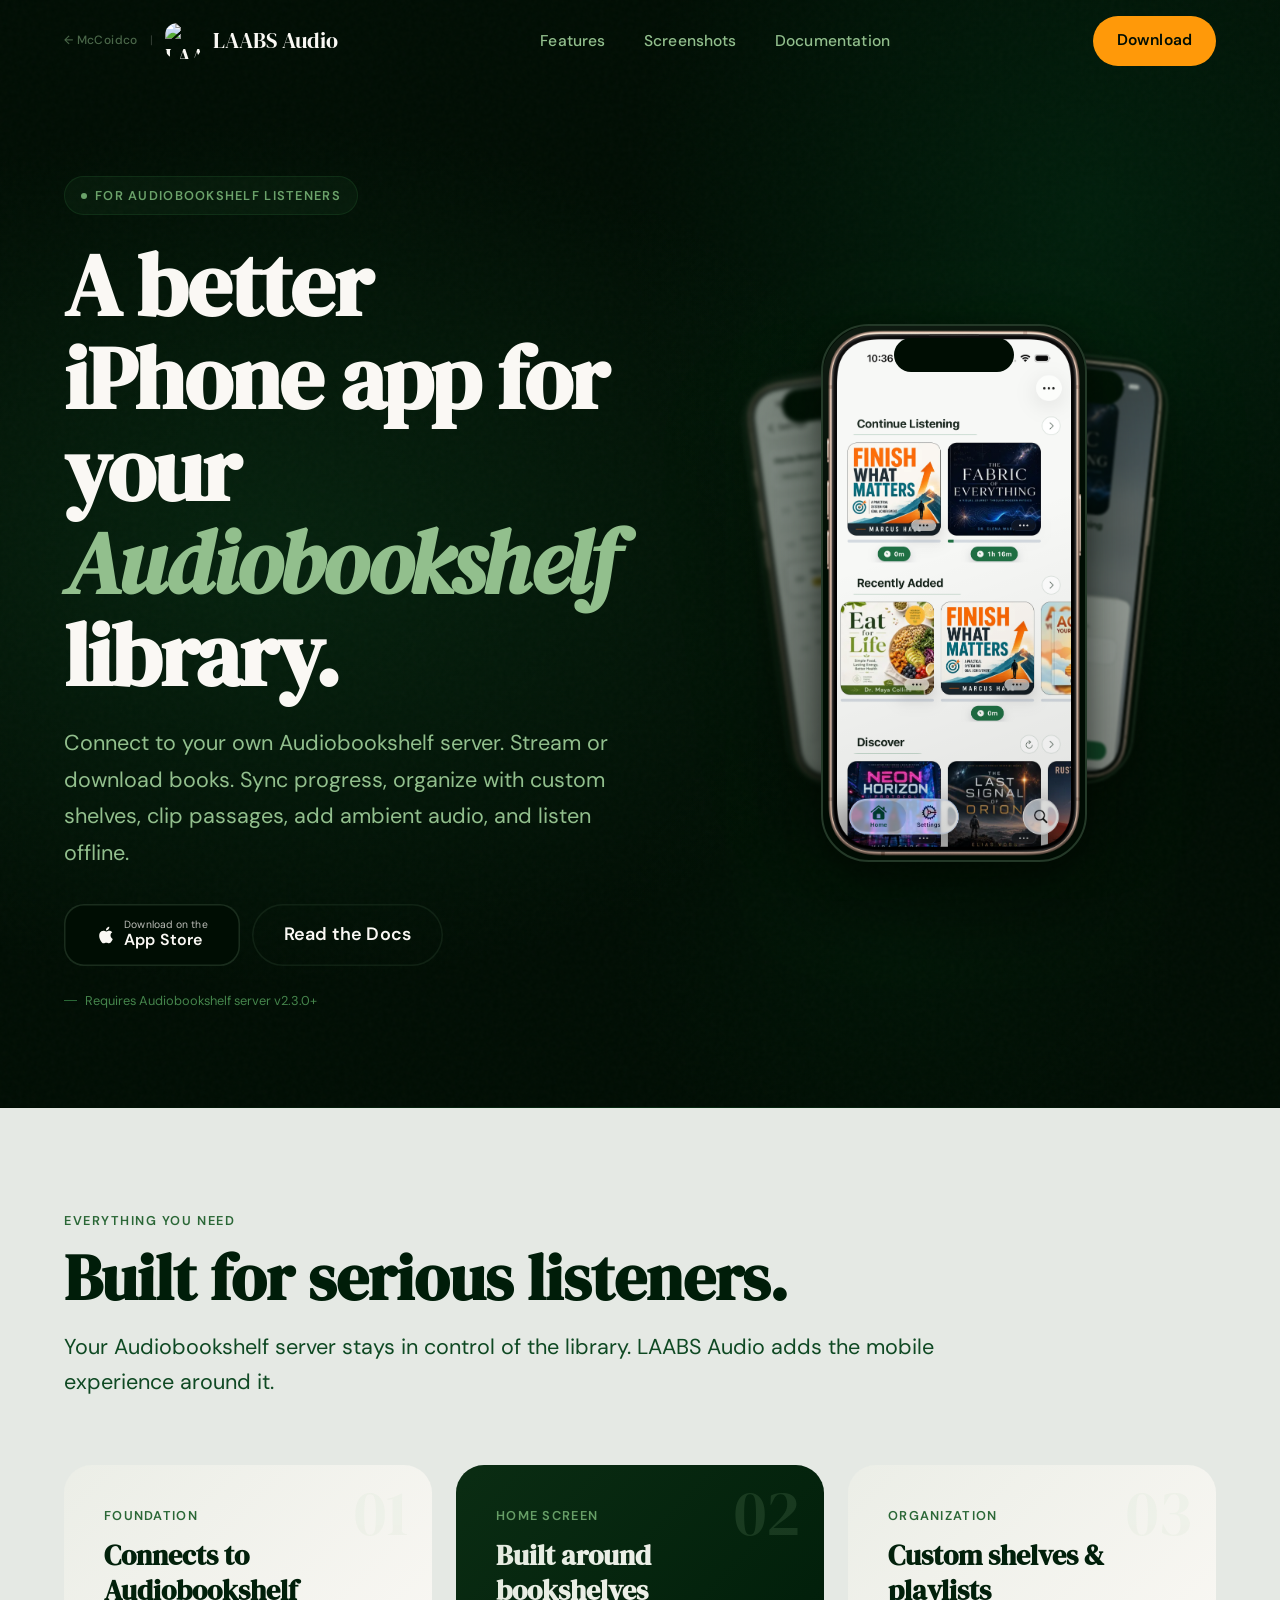
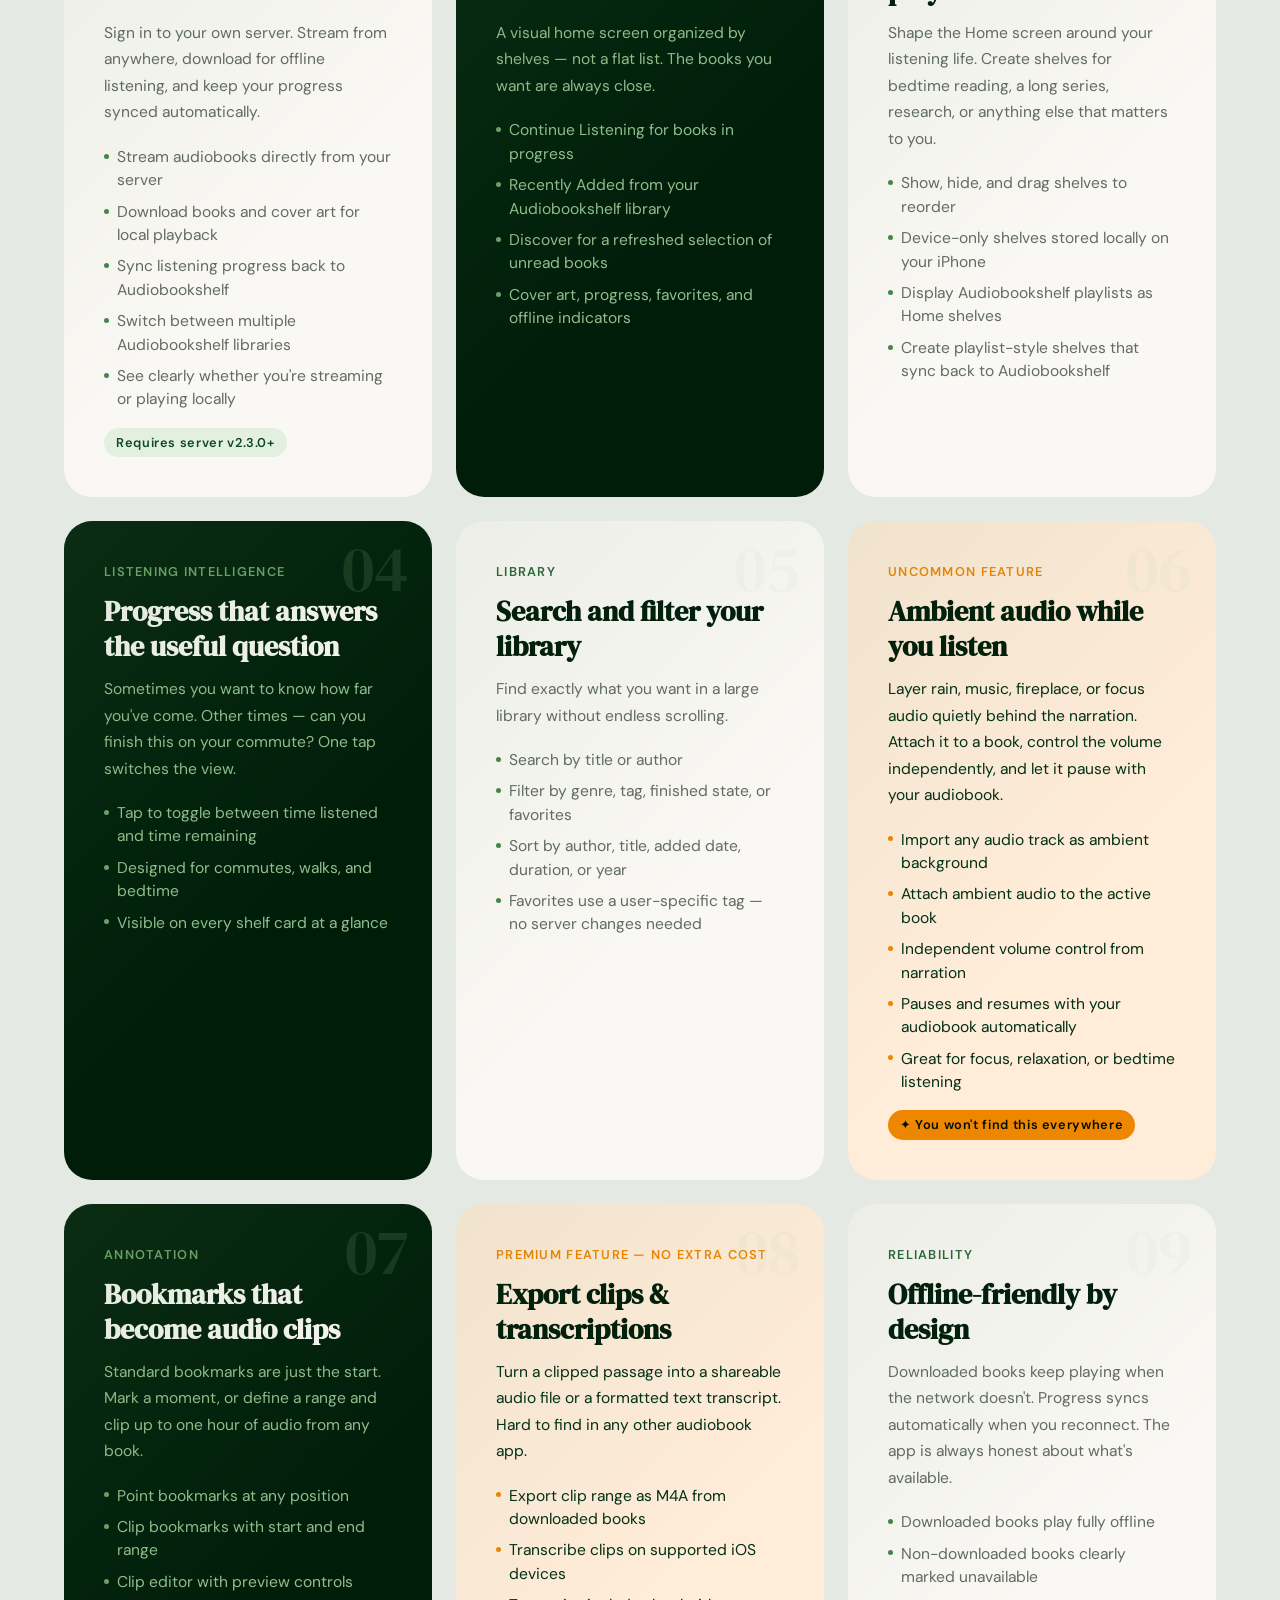
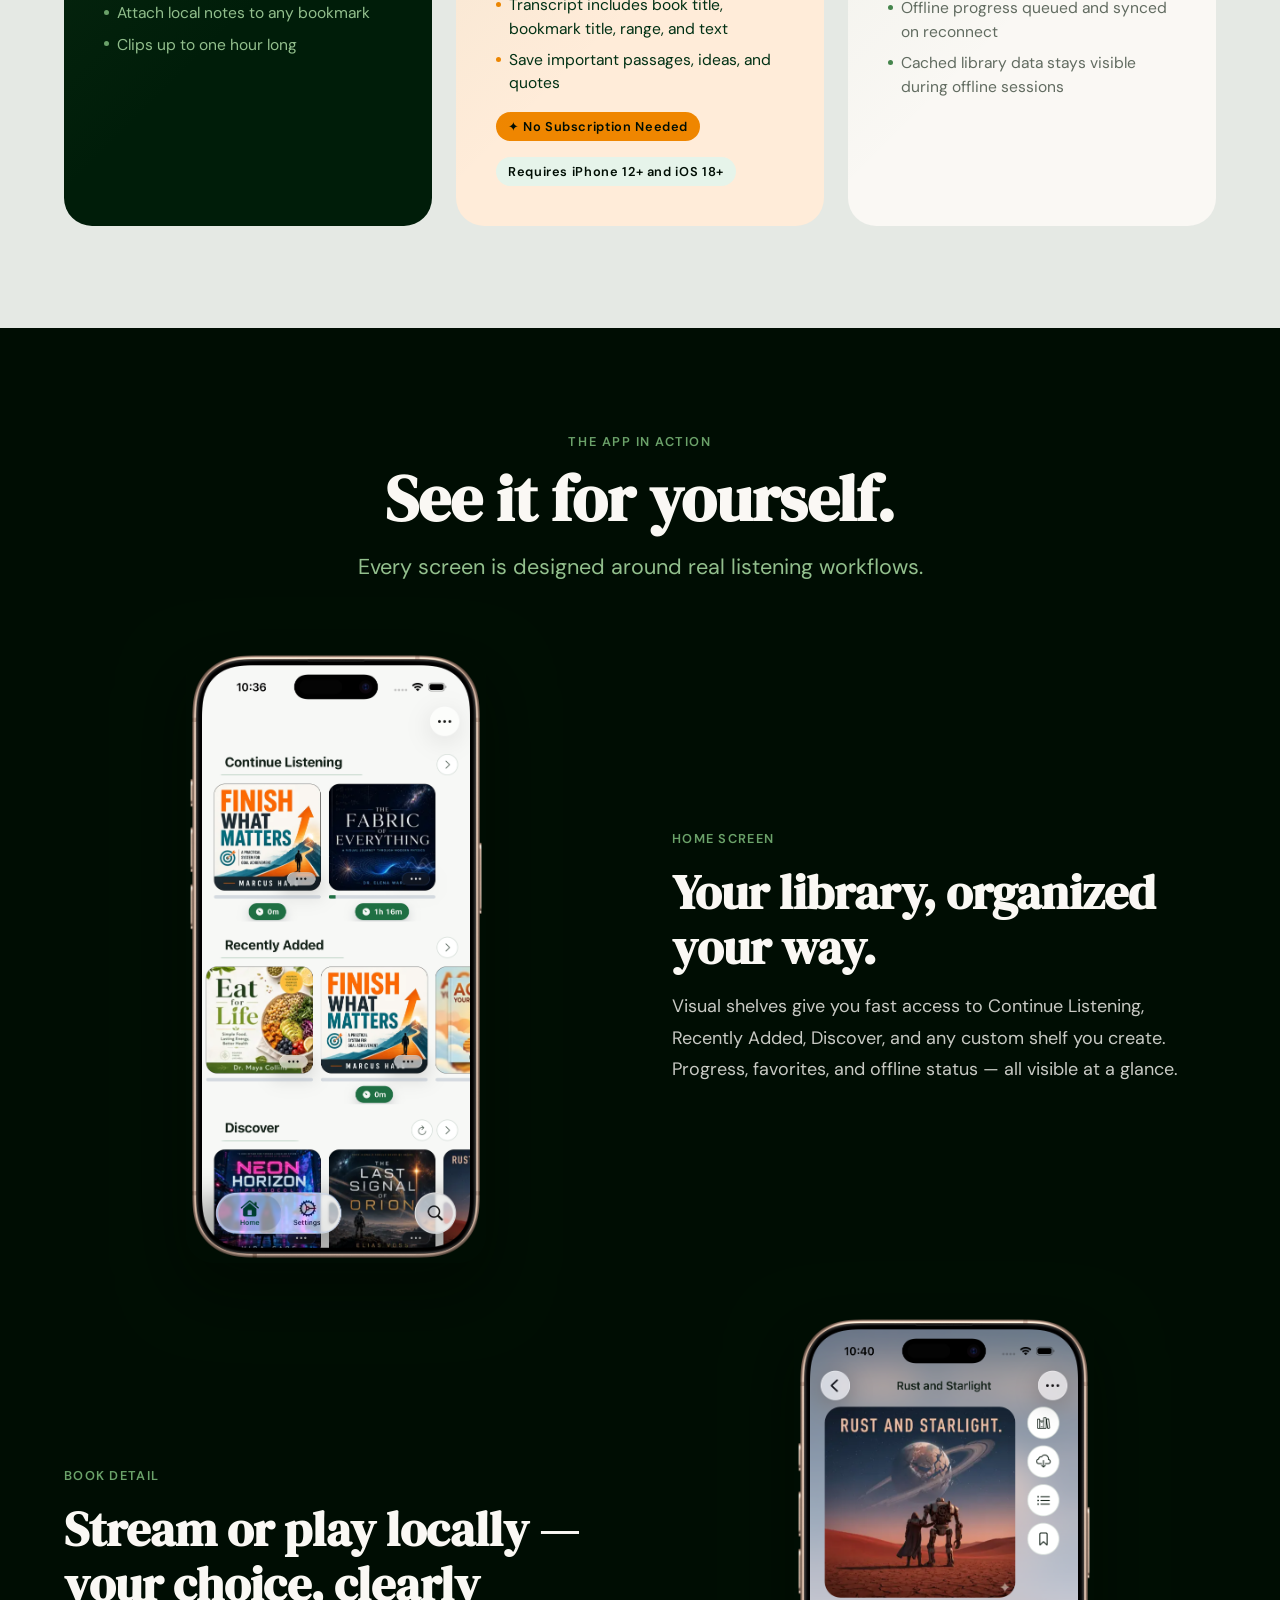
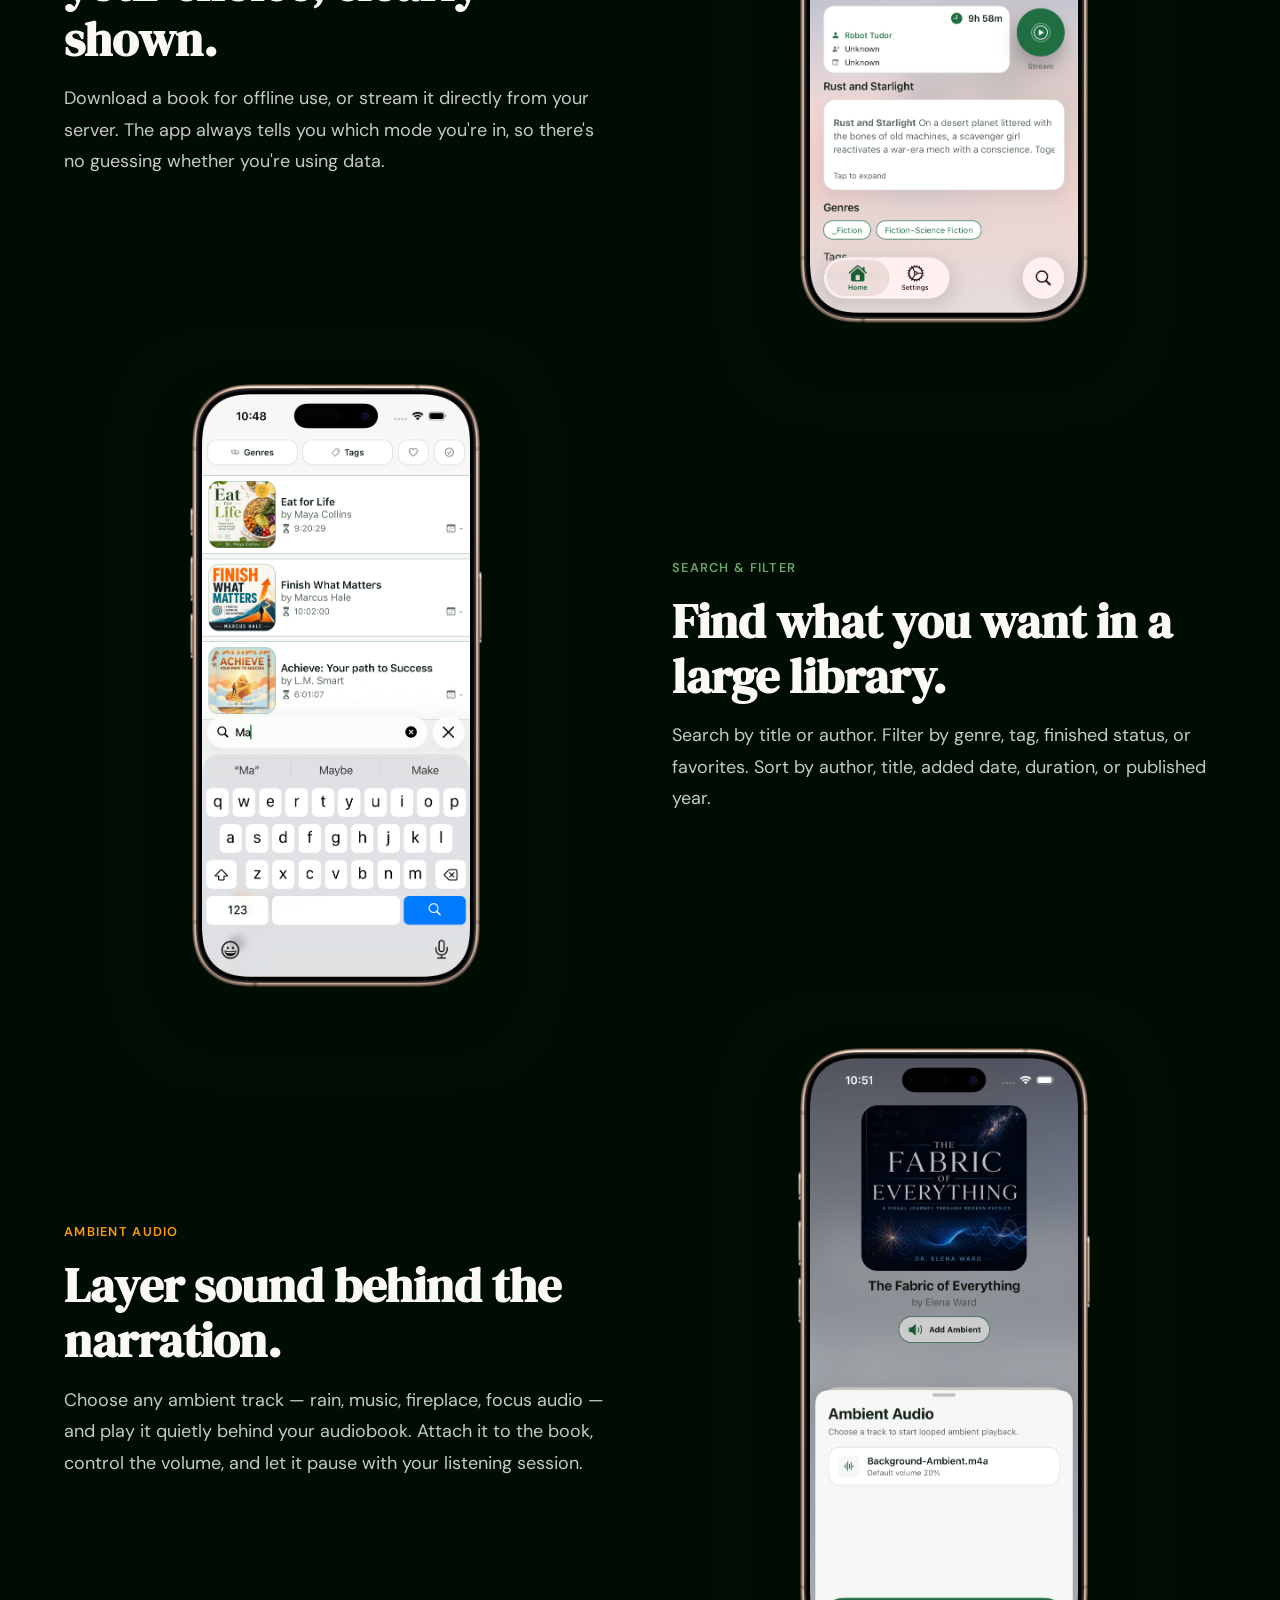
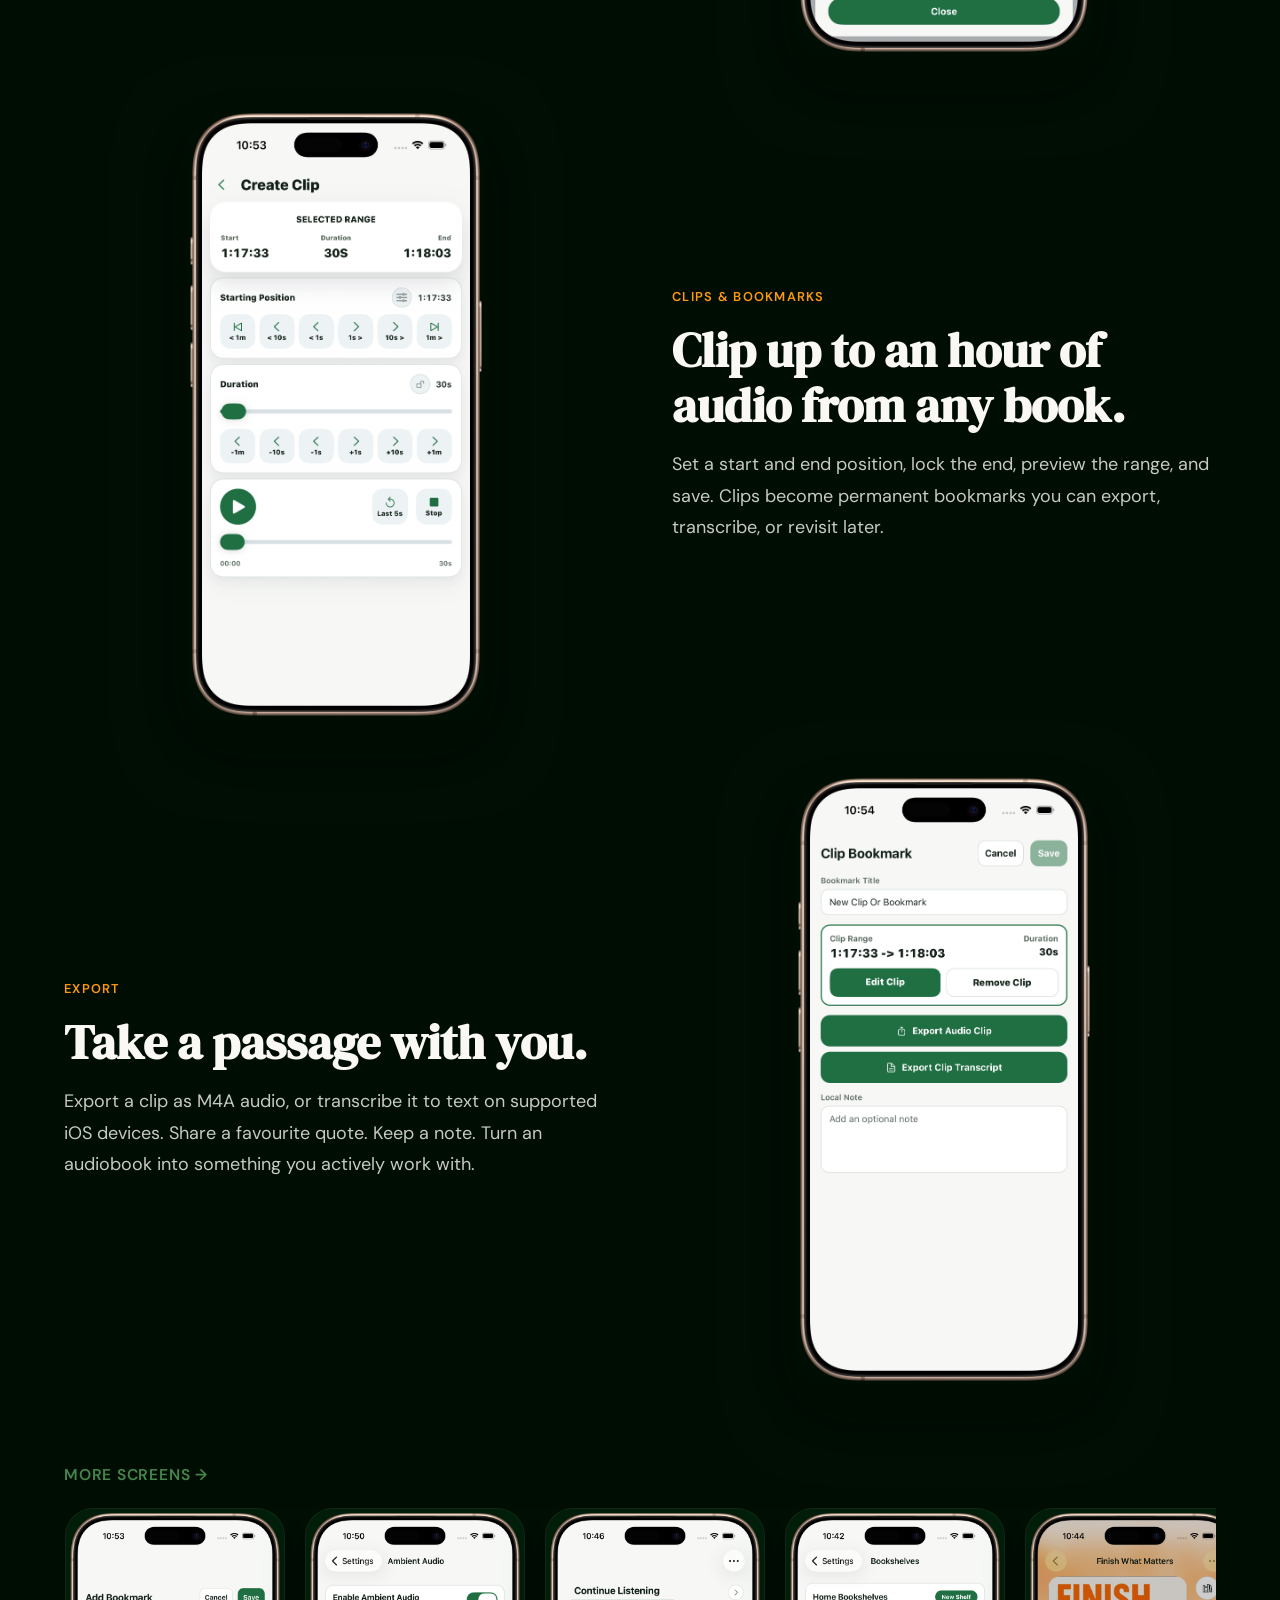
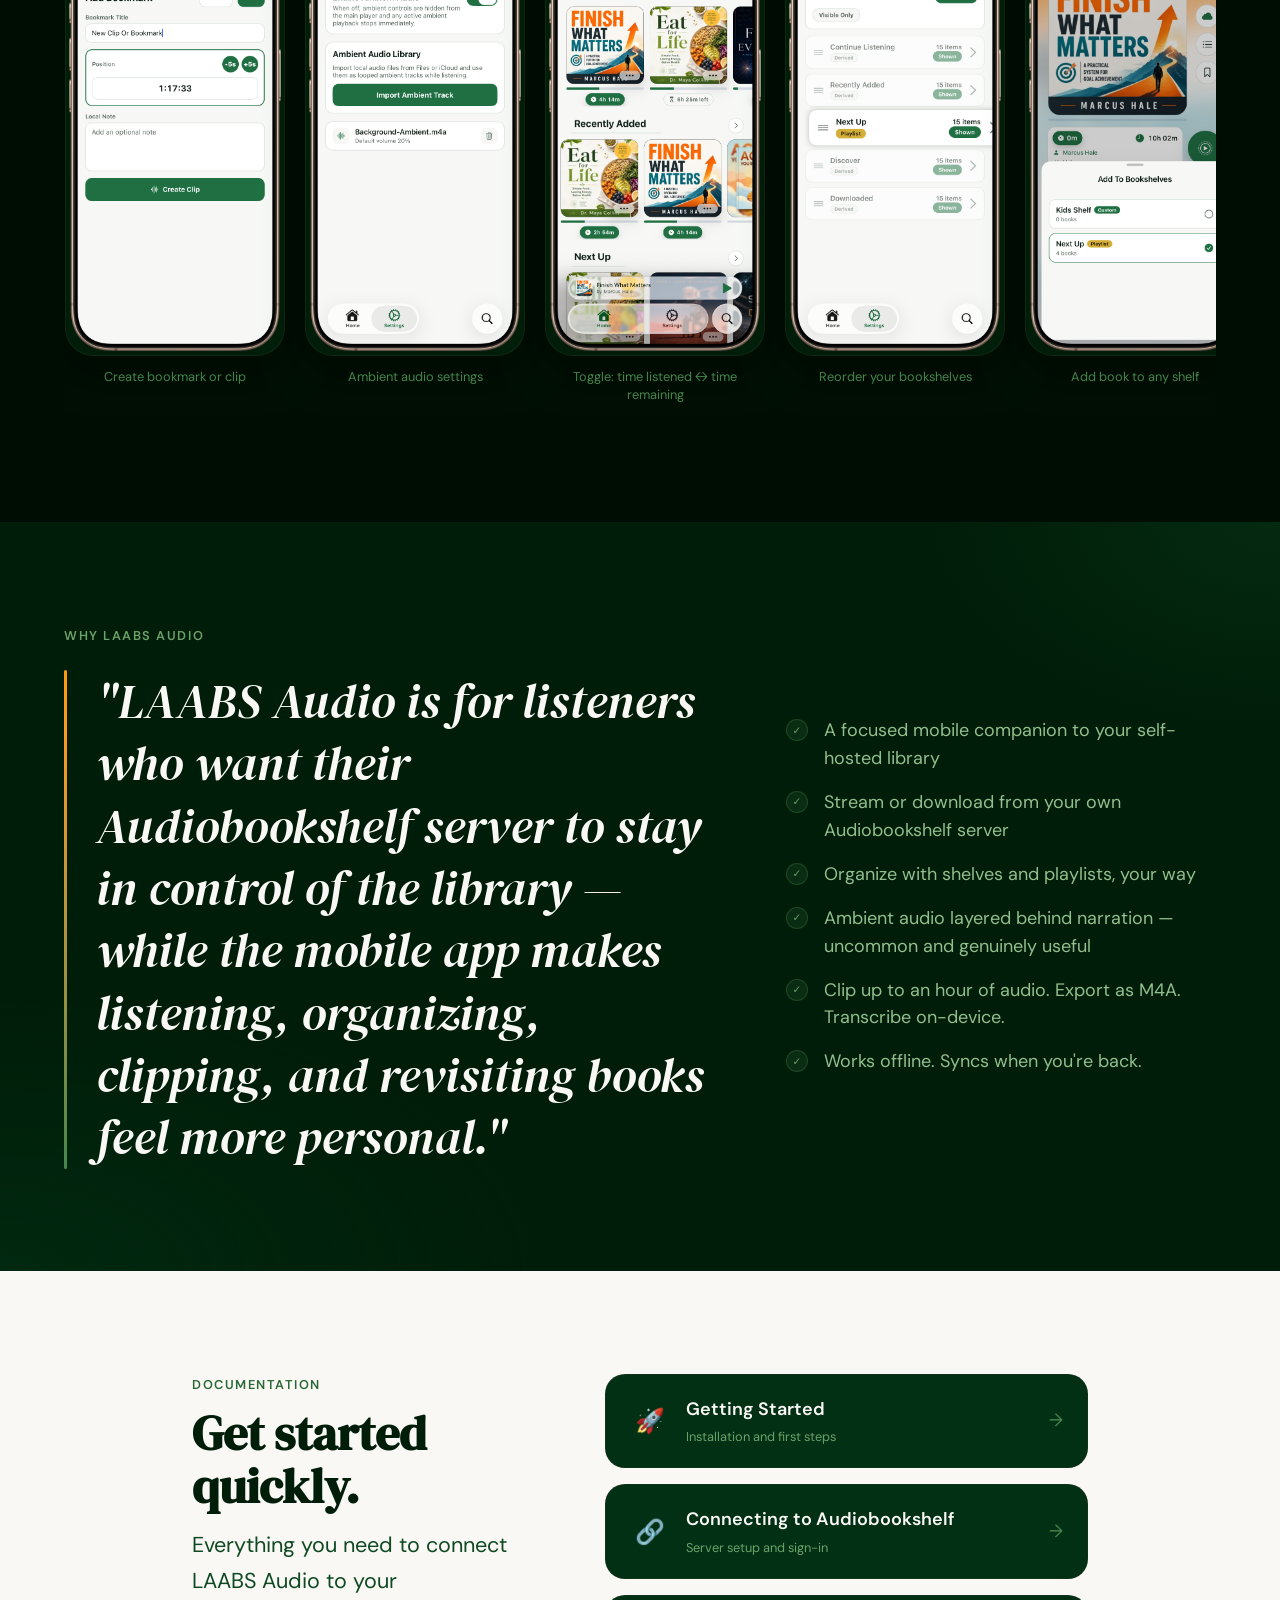
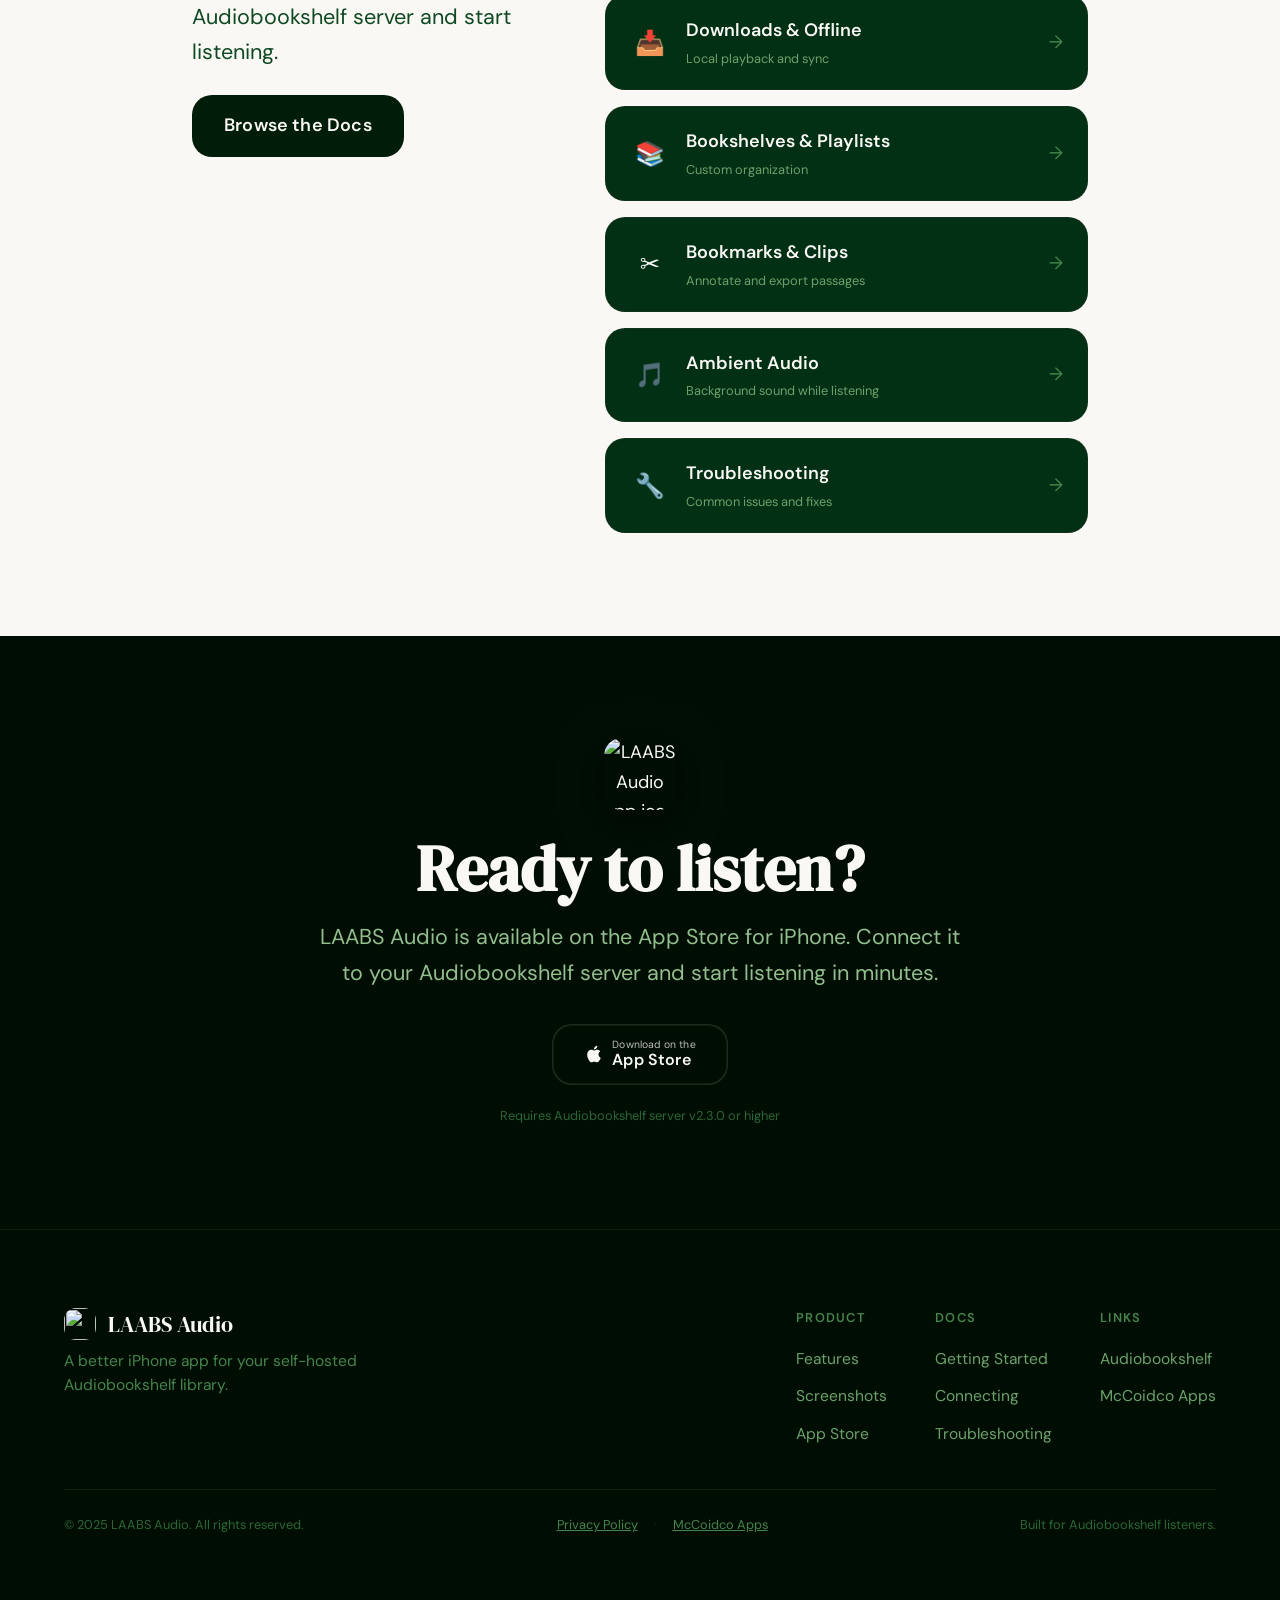
==== laabs/index.html @ eb5007ad "initial commit" ====
<!DOCTYPE html>
<html lang="en">
<head>
  <meta charset="UTF-8" />
  <meta name="viewport" content="width=device-width, initial-scale=1.0" />
  <title>LAABS Audio — A Better iPhone App for Your Audiobookshelf Library</title>
  <meta name="description" content="LAABS Audio is a premium iPhone audiobook app for people who run their own Audiobookshelf server. Stream, download, clip, bookmark, and listen with ambient audio." />
  <meta name="keywords" content="Audiobookshelf, iPhone audiobook app, self-hosted audiobooks, audiobook player, LAABS Audio" />
  <meta property="og:title" content="LAABS Audio — A Better iPhone App for Your Audiobookshelf Library" />
  <meta property="og:description" content="Connect to your Audiobookshelf server. Stream or download. Clip, bookmark, organize. A more personal listening experience on your iPhone." />
  <meta property="og:type" content="website" />
  <meta property="og:image" content="assets/images/HERO_HOME_BOOKSHELVES.png" />
  <meta name="twitter:card" content="summary_large_image" />
  <meta name="theme-color" content="#0d2015" />
  <link rel="icon" type="image/png" href="assets/images/laabs-icon.png" />
  <link rel="stylesheet" href="styles/tokens.css" />
  <link rel="stylesheet" href="styles/base.css" />
  <link rel="stylesheet" href="styles/components.css" />
  <link rel="stylesheet" href="styles/sections.css" />
</head>
<body>

<!-- ═══════════════════════════════════════════
     NAVIGATION
═══════════════════════════════════════════ -->
<header id="site-header"></header>


<!-- ═══════════════════════════════════════════
     HERO
═══════════════════════════════════════════ -->
<main>
  <section class="hero band--dark" aria-labelledby="hero-headline">
    <div class="container">
      <div class="hero__inner">

        <!-- Left: Copy -->
        <div class="hero__content">
          <div class="hero__eyebrow reveal">
            <span class="hero__eyebrow-dot" aria-hidden="true"></span>
            For Audiobookshelf listeners
          </div>

          <h1 class="hero__headline reveal reveal-delay-1" id="hero-headline">
            A better iPhone app for your<em> Audiobookshelf</em> library.
          </h1>

          <p class="hero__subhead reveal reveal-delay-2">
            Connect to your own Audiobookshelf server. Stream or download books. Sync progress, organize with custom shelves, clip passages, add ambient audio, and listen offline.
          </p>

          <div class="hero__actions reveal reveal-delay-3">
            <!-- TODO: Replace href="#" with real App Store URL -->
            <a href="#" class="btn btn--store btn--lg" id="hero-appstore-btn" aria-label="Download LAABS Audio on the App Store">
              <svg class="btn__icon" viewBox="0 0 24 24" fill="currentColor" aria-hidden="true">
                <path d="M18.71 19.5c-.83 1.24-1.71 2.45-3.05 2.47-1.34.03-1.77-.79-3.29-.79-1.53 0-2 .77-3.27.82-1.31.05-2.3-1.32-3.14-2.53C4.25 17 2.94 12.45 4.7 9.39c.87-1.52 2.43-2.48 4.12-2.51 1.28-.02 2.5.87 3.29.87.78 0 2.26-1.07 3.8-.91.65.03 2.47.26 3.64 1.98-.09.06-2.17 1.28-2.15 3.81.03 3.02 2.65 4.03 2.68 4.04-.03.07-.42 1.44-1.38 2.83M13 3.5c.73-.83 1.94-1.46 2.94-1.5.13 1.17-.34 2.35-1.04 3.19-.69.85-1.83 1.51-2.95 1.42-.15-1.15.41-2.35 1.05-3.11z"/>
              </svg>
              <span class="btn__store-text">
                <span class="btn__store-label">Download on the</span>
                <span class="btn__store-name">App Store</span>
              </span>
            </a>

            <a href="docs.html" class="btn btn--ghost btn--lg" id="hero-docs-btn">
              Read the Docs
            </a>
          </div>

          <p class="hero__requirement reveal reveal-delay-4">
            Requires Audiobookshelf server v2.3.0+
          </p>
        </div>

        <!-- Right: Phone composition -->
        <div class="hero__visual reveal reveal-delay-2" aria-hidden="true">
          <div class="hero__phone-stack">
            <!-- Tertiary (back-left) -->
            <div class="hero__phone-tertiary">
              <div class="phone-frame__shell">
                <div class="phone-frame__island"></div>
                <img
                  src="assets/images/BOOKSHELF_SETTINGS_REORDER.png"
                  alt=""
                  class="phone-frame__screen"
                  loading="eager"
                  width="300" height="600"
                />
              </div>
            </div>

            <!-- Primary (front) -->
            <div class="hero__phone-primary">
              <div class="phone-frame__shell">
                <div class="phone-frame__island"></div>
                <img
                  src="assets/images/HERO_HOME_BOOKSHELVES.png"
                  alt="LAABS Audio home screen showing custom bookshelves"
                  class="phone-frame__screen"
                  loading="eager"
                  width="300" height="640"
                />
              </div>
            </div>

            <!-- Secondary (back-right) -->
            <div class="hero__phone-secondary">
              <div class="phone-frame__shell">
                <div class="phone-frame__island"></div>
                <img
                  src="assets/images/PLAYER_AMBIENT_PICKER.png"
                  alt=""
                  class="phone-frame__screen"
                  loading="eager"
                  width="300" height="640"
                />
              </div>
            </div>
          </div>
        </div>

      </div>
    </div>
  </section>

  <div class="gradient-divider"></div>


  <!-- ═══════════════════════════════════════════
       FEATURES
  ═══════════════════════════════════════════ -->
  <section class="features-section section band--light-2" id="features" aria-labelledby="features-heading">
    <div class="container">

      <div class="section-heading reveal">
        <span class="section-heading__eyebrow">Everything you need</span>
        <h2 class="section-heading__title" id="features-heading">Built for serious listeners.</h2>
        <p class="section-heading__subtitle">
          Your Audiobookshelf server stays in control of the library.
          LAABS Audio adds the mobile experience around it.
        </p>
      </div>

      <div class="features-grid">

        <!-- 1. Audiobookshelf Connection -->
        <article class="feature-card reveal" id="feat-connection">
          <span class="feature-card__number" aria-hidden="true">01</span>
          <p class="feature-card__eyebrow">Foundation</p>
          <h3 class="feature-card__title">Connects to Audiobookshelf</h3>
          <p class="feature-card__desc">
            Sign in to your own server. Stream from anywhere, download for offline listening, and keep your progress synced automatically.
          </p>
          <ul class="feature-card__list" role="list">
            <li class="feature-card__item">Stream audiobooks directly from your server</li>
            <li class="feature-card__item">Download books and cover art for local playback</li>
            <li class="feature-card__item">Sync listening progress back to Audiobookshelf</li>
            <li class="feature-card__item">Switch between multiple Audiobookshelf libraries</li>
            <li class="feature-card__item">See clearly whether you're streaming or playing locally</li>
          </ul>
          <span class="feature-card__badge">Requires server v2.3.0+</span>
        </article>

        <!-- 2. Home Bookshelves -->
        <article class="feature-card feature-card--accent reveal reveal-delay-1" id="feat-home">
          <span class="feature-card__number" aria-hidden="true">02</span>
          <p class="feature-card__eyebrow">Home Screen</p>
          <h3 class="feature-card__title">Built around bookshelves</h3>
          <p class="feature-card__desc">
            A visual home screen organized by shelves — not a flat list. The books you want are always close.
          </p>
          <ul class="feature-card__list" role="list">
            <li class="feature-card__item">Continue Listening for books in progress</li>
            <li class="feature-card__item">Recently Added from your Audiobookshelf library</li>
            <li class="feature-card__item">Discover for a refreshed selection of unread books</li>
            <li class="feature-card__item">Cover art, progress, favorites, and offline indicators</li>
          </ul>
        </article>

        <!-- 3. Custom Shelves -->
        <article class="feature-card reveal reveal-delay-2" id="feat-shelves">
          <span class="feature-card__number" aria-hidden="true">03</span>
          <p class="feature-card__eyebrow">Organization</p>
          <h3 class="feature-card__title">Custom shelves & playlists</h3>
          <p class="feature-card__desc">
            Shape the Home screen around your listening life. Create shelves for bedtime reading, a long series, research, or anything else that matters to you.
          </p>
          <ul class="feature-card__list" role="list">
            <li class="feature-card__item">Show, hide, and drag shelves to reorder</li>
            <li class="feature-card__item">Device-only shelves stored locally on your iPhone</li>
            <li class="feature-card__item">Display Audiobookshelf playlists as Home shelves</li>
            <li class="feature-card__item">Create playlist-style shelves that sync back to Audiobookshelf</li>
          </ul>
        </article>

        <!-- 4. Progress Toggle -->
        <article class="feature-card feature-card--accent reveal" id="feat-progress">
          <span class="feature-card__number" aria-hidden="true">04</span>
          <p class="feature-card__eyebrow">Listening Intelligence</p>
          <h3 class="feature-card__title">Progress that answers the useful question</h3>
          <p class="feature-card__desc">
            Sometimes you want to know how far you've come. Other times — can you finish this on your commute? One tap switches the view.
          </p>
          <ul class="feature-card__list" role="list">
            <li class="feature-card__item">Tap to toggle between time listened and time remaining</li>
            <li class="feature-card__item">Designed for commutes, walks, and bedtime</li>
            <li class="feature-card__item">Visible on every shelf card at a glance</li>
          </ul>
        </article>

        <!-- 5. Search & Filters -->
        <article class="feature-card reveal reveal-delay-1" id="feat-search">
          <span class="feature-card__number" aria-hidden="true">05</span>
          <p class="feature-card__eyebrow">Library</p>
          <h3 class="feature-card__title">Search and filter your library</h3>
          <p class="feature-card__desc">
            Find exactly what you want in a large library without endless scrolling.
          </p>
          <ul class="feature-card__list" role="list">
            <li class="feature-card__item">Search by title or author</li>
            <li class="feature-card__item">Filter by genre, tag, finished state, or favorites</li>
            <li class="feature-card__item">Sort by author, title, added date, duration, or year</li>
            <li class="feature-card__item">Favorites use a user-specific tag — no server changes needed</li>
          </ul>
        </article>

        <!-- 6. Ambient Audio — highlight -->
        <article class="feature-card feature-card--highlight reveal reveal-delay-2" id="feat-ambient">
          <span class="feature-card__number" aria-hidden="true">06</span>
          <p class="feature-card__eyebrow">Uncommon Feature</p>
          <h3 class="feature-card__title">Ambient audio while you listen</h3>
          <p class="feature-card__desc">
            Layer rain, music, fireplace, or focus audio quietly behind the narration. Attach it to a book, control the volume independently, and let it pause with your audiobook.
          </p>
          <ul class="feature-card__list" role="list">
            <li class="feature-card__item">Import any audio track as ambient background</li>
            <li class="feature-card__item">Attach ambient audio to the active book</li>
            <li class="feature-card__item">Independent volume control from narration</li>
            <li class="feature-card__item">Pauses and resumes with your audiobook automatically</li>
            <li class="feature-card__item">Great for focus, relaxation, or bedtime listening</li>
          </ul>
          <span class="feature-card__badge">✦ You won't find this everywhere</span>
        </article>

        <!-- 7. Bookmarks & Clips -->
        <article class="feature-card feature-card--accent reveal" id="feat-bookmarks">
          <span class="feature-card__number" aria-hidden="true">07</span>
          <p class="feature-card__eyebrow">Annotation</p>
          <h3 class="feature-card__title">Bookmarks that become audio clips</h3>
          <p class="feature-card__desc">
            Standard bookmarks are just the start. Mark a moment, or define a range and clip up to one hour of audio from any book.
          </p>
          <ul class="feature-card__list" role="list">
            <li class="feature-card__item">Point bookmarks at any position</li>
            <li class="feature-card__item">Clip bookmarks with start and end range</li>
            <li class="feature-card__item">Clip editor with preview controls</li>
            <li class="feature-card__item">Attach local notes to any bookmark</li>
            <li class="feature-card__item">Clips up to one hour long</li>
          </ul>
        </article>

        <!-- 8. Export Clips & Transcripts — highlight -->
        <article class="feature-card feature-card--highlight reveal reveal-delay-1" id="feat-export">
          <span class="feature-card__number" aria-hidden="true">08</span>
          <p class="feature-card__eyebrow">Premium Feature — No extra cost</p>
          <h3 class="feature-card__title">Export clips & transcriptions</h3>
          <p class="feature-card__desc">
            Turn a clipped passage into a shareable audio file or a formatted text transcript. Hard to find in any other audiobook app.
          </p>
          <ul class="feature-card__list" role="list">
            <li class="feature-card__item">Export clip range as M4A from downloaded books</li>
            <li class="feature-card__item">Transcribe clips on supported iOS devices</li>
            <li class="feature-card__item">Transcript includes book title, bookmark title, range, and text</li>
            <li class="feature-card__item">Save important passages, ideas, and quotes</li>
          </ul>
          <span class="feature-card__badge">✦ No Subscription Needed</span>
          <span class="feature-card__badge" style="background-color: #E6F4EA;">Requires iPhone 12+ and iOS 18+</span>
        </article>

        <!-- 9. Offline -->
        <article class="feature-card reveal reveal-delay-2" id="feat-offline">
          <span class="feature-card__number" aria-hidden="true">09</span>
          <p class="feature-card__eyebrow">Reliability</p>
          <h3 class="feature-card__title">Offline-friendly by design</h3>
          <p class="feature-card__desc">
            Downloaded books keep playing when the network doesn't. Progress syncs automatically when you reconnect. The app is always honest about what's available.
          </p>
          <ul class="feature-card__list" role="list">
            <li class="feature-card__item">Downloaded books play fully offline</li>
            <li class="feature-card__item">Non-downloaded books clearly marked unavailable</li>
            <li class="feature-card__item">Offline progress queued and synced on reconnect</li>
            <li class="feature-card__item">Cached library data stays visible during offline sessions</li>
          </ul>
        </article>

      </div>
    </div>
  </section>


  <!-- ═══════════════════════════════════════════
       SCREENSHOT SHOWCASE
  ═══════════════════════════════════════════ -->
  <section class="screenshots-section section" id="screenshots" aria-labelledby="screenshots-heading">
    <div class="container">
      <div class="section-heading section-heading--center reveal">
        <span class="section-heading__eyebrow">The app in action</span>
        <h2 class="section-heading__title" id="screenshots-heading">See it for yourself.</h2>
        <p class="section-heading__subtitle">
          Every screen is designed around real listening workflows.
        </p>
      </div>

      <!-- Paired feature screenshots — large -->
      <div class="screenshot-grid">

        <!-- Home shelves -->
        <div class="screenshot-pair reveal">
          <div class="screenshot-pair__visual">
            <div class="screenshot-pair__image">
              <img
                src="assets/images/HERO_HOME_BOOKSHELVES.png"
                alt="LAABS Audio home screen with custom bookshelves, cover art, and progress indicators"
                loading="lazy"
                width="300" height="640"
              />
            </div>
          </div>
          <div class="screenshot-pair__content">
            <p class="screenshot-pair__eyebrow" style="color: var(--forest-400);">Home Screen</p>
            <h3 class="screenshot-pair__title">
              Your library, organized your way.
            </h3>
            <p class="screenshot-pair__desc">
              Visual shelves give you fast access to Continue Listening, Recently Added, Discover, and any custom shelf you create. Progress, favorites, and offline status — all visible at a glance.
            </p>
          </div>
        </div>

        <!-- Book detail / Stream or local -->
        <div class="screenshot-pair screenshot-pair--reversed reveal">
          <div class="screenshot-pair__visual">
            <div class="screenshot-pair__image">
              <img
                src="assets/images/BOOK_DETAIL_STREAM_OR_LOCAL.png"
                alt="LAABS Audio book detail screen showing stream or local download option"
                loading="lazy"
                width="300" height="640"
              />
            </div>
          </div>
          <div class="screenshot-pair__content">
            <p class="screenshot-pair__eyebrow" style="color: var(--forest-400);">Book Detail</p>
            <h3 class="screenshot-pair__title">
              Stream or play locally — your choice, clearly shown.
            </h3>
            <p class="screenshot-pair__desc">
              Download a book for offline use, or stream it directly from your server. The app always tells you which mode you're in, so there's no guessing whether you're using data.
            </p>
          </div>
        </div>

        <!-- Search & Filters -->
        <div class="screenshot-pair reveal">
          <div class="screenshot-pair__visual">
            <div class="screenshot-pair__image">
              <img
                src="assets/images/SEARCH_FILTERS.png"
                alt="LAABS Audio search and filter interface showing genre, tag, and sort options"
                loading="lazy"
                width="300" height="640"
              />
            </div>
          </div>
          <div class="screenshot-pair__content">
            <p class="screenshot-pair__eyebrow" style="color: var(--forest-400);">Search &amp; Filter</p>
            <h3 class="screenshot-pair__title">
              Find what you want in a large library.
            </h3>
            <p class="screenshot-pair__desc">
              Search by title or author. Filter by genre, tag, finished status, or favorites. Sort by author, title, added date, duration, or published year.
            </p>
          </div>
        </div>

        <!-- Ambient audio -->
        <div class="screenshot-pair screenshot-pair--reversed reveal">
          <div class="screenshot-pair__visual">
            <div class="screenshot-pair__image">
              <img
                src="assets/images/PLAYER_AMBIENT_PICKER.png"
                alt="LAABS Audio ambient audio picker in the player"
                loading="lazy"
                width="300" height="640"
              />
            </div>
          </div>
          <div class="screenshot-pair__content">
            <p class="screenshot-pair__eyebrow" style="color: var(--amber-500);">Ambient Audio</p>
            <h3 class="screenshot-pair__title">
              Layer sound behind the narration.
            </h3>
            <p class="screenshot-pair__desc">
              Choose any ambient track — rain, music, fireplace, focus audio — and play it quietly behind your audiobook. Attach it to the book, control the volume, and let it pause with your listening session.
            </p>
          </div>
        </div>

        <!-- Clip editor -->
        <div class="screenshot-pair reveal">
          <div class="screenshot-pair__visual">
            <div class="screenshot-pair__image">
              <img
                src="assets/images/CLIP_EDITOR_RANGE.png"
                alt="LAABS Audio clip editor showing start and end range controls"
                loading="lazy"
                width="300" height="640"
              />
            </div>
          </div>
          <div class="screenshot-pair__content">
            <p class="screenshot-pair__eyebrow" style="color: var(--amber-500);">Clips &amp; Bookmarks</p>
            <h3 class="screenshot-pair__title">
              Clip up to an hour of audio from any book.
            </h3>
            <p class="screenshot-pair__desc">
              Set a start and end position, lock the end, preview the range, and save. Clips become permanent bookmarks you can export, transcribe, or revisit later.
            </p>
          </div>
        </div>

        <!-- Export actions -->
        <div class="screenshot-pair screenshot-pair--reversed reveal">
          <div class="screenshot-pair__visual">
            <div class="screenshot-pair__image">
              <img
                src="assets/images/CLIP_BOOKMARK_EXPORT_ACTIONS.png"
                alt="LAABS Audio clip bookmark export actions including M4A and transcript export"
                loading="lazy"
                width="300" height="640"
              />
            </div>
          </div>
          <div class="screenshot-pair__content">
            <p class="screenshot-pair__eyebrow" style="color: var(--amber-500);">Export</p>
            <h3 class="screenshot-pair__title">
              Take a passage with you.
            </h3>
            <p class="screenshot-pair__desc">
              Export a clip as M4A audio, or transcribe it to text on supported iOS devices. Share a favourite quote. Keep a note. Turn an audiobook into something you actively work with.
            </p>
          </div>
        </div>

      </div>

      <!-- Horizontal screenshot strip -->
      <div style="margin-top: clamp(var(--space-12), 6vw, var(--space-20));">
        <p class="reveal" style="font-size: var(--text-sm); color: var(--forest-500); margin-bottom: var(--space-5); letter-spacing: 0.05em; text-transform: uppercase; font-weight: 600;">More screens →</p>
        <div class="screenshot-strip reveal reveal-delay-1" role="list">

          <div class="screenshot-item" role="listitem">
            <div class="screenshot-item__frame">
              <img src="assets/images/ADD_BOOKMARK_CREATE_CLIP.png" alt="Add bookmark or create clip screen" loading="lazy" width="220" height="470" />
            </div>
            <p class="screenshot-item__caption">Create bookmark or clip</p>
          </div>

          <div class="screenshot-item" role="listitem">
            <div class="screenshot-item__frame">
              <img src="assets/images/AMBIENT_AUDIO_SETTINGS.png" alt="Ambient audio settings screen" loading="lazy" width="220" height="470" />
            </div>
            <p class="screenshot-item__caption">Ambient audio settings</p>
          </div>

          <div class="screenshot-item" role="listitem">
            <div class="screenshot-item__frame">
              <img src="assets/images/HOME_PROGRESS_TOGGLE.png" alt="Home screen with progress time toggle" loading="lazy" width="220" height="470" />
            </div>
            <p class="screenshot-item__caption">Toggle: time listened ↔ time remaining</p>
          </div>

          <div class="screenshot-item" role="listitem">
            <div class="screenshot-item__frame">
              <img src="assets/images/BOOKSHELF_SETTINGS_REORDER.png" alt="Bookshelf settings and reorder screen" loading="lazy" width="220" height="470" />
            </div>
            <p class="screenshot-item__caption">Reorder your bookshelves</p>
          </div>

          <div class="screenshot-item" role="listitem">
            <div class="screenshot-item__frame">
              <img src="assets/images/ADD_BOOK_TO_BOOKSHELVES.png" alt="Add book to bookshelves screen" loading="lazy" width="220" height="470" />
            </div>
            <p class="screenshot-item__caption">Add book to any shelf</p>
          </div>

        </div>
      </div>
    </div>
  </section>


  <!-- ═══════════════════════════════════════════
       WHY LAABS AUDIO
  ═══════════════════════════════════════════ -->
  <section class="why-section section" aria-labelledby="why-heading">
    <div class="container">
      <div class="why__inner">

        <div>
          <span class="section-heading__eyebrow" style="display: block; margin-bottom: var(--space-6);">Why LAABS Audio</span>
          <blockquote class="why__quote reveal" id="why-heading">
            "LAABS Audio is for listeners who want their Audiobookshelf server to stay in control of the library — while the mobile app makes listening, organizing, clipping, and revisiting books feel more personal."
          </blockquote>
        </div>

        <ul class="why__list reveal reveal-delay-2" role="list">
          <li class="why__item">
            <span class="why__check" aria-hidden="true">✓</span>
            <p class="why__item-text">A focused mobile companion to your self-hosted library</p>
          </li>
          <li class="why__item">
            <span class="why__check" aria-hidden="true">✓</span>
            <p class="why__item-text">Stream or download from your own Audiobookshelf server</p>
          </li>
          <li class="why__item">
            <span class="why__check" aria-hidden="true">✓</span>
            <p class="why__item-text">Organize with shelves and playlists, your way</p>
          </li>
          <li class="why__item">
            <span class="why__check" aria-hidden="true">✓</span>
            <p class="why__item-text">Ambient audio layered behind narration — uncommon and genuinely useful</p>
          </li>
          <li class="why__item">
            <span class="why__check" aria-hidden="true">✓</span>
            <p class="why__item-text">Clip up to an hour of audio. Export as M4A. Transcribe on-device.</p>
          </li>
          <li class="why__item">
            <span class="why__check" aria-hidden="true">✓</span>
            <p class="why__item-text">Works offline. Syncs when you're back.</p>
          </li>
        </ul>

      </div>
    </div>
  </section>


  <!-- ═══════════════════════════════════════════
       DOCUMENTATION TEASER
  ═══════════════════════════════════════════ -->
  <section class="docs-teaser section band--light" aria-labelledby="docs-teaser-heading">
    <div class="container container--narrow">
      <div class="docs-teaser__inner">

        <div class="docs-teaser__sidebar reveal">
          <div class="section-heading">
            <span class="section-heading__eyebrow">Documentation</span>
            <h2 class="section-heading__title" id="docs-teaser-heading">Get started quickly.</h2>
            <p class="section-heading__subtitle">
              Everything you need to connect LAABS Audio to your Audiobookshelf server and start listening.
            </p>
            <div style="margin-top: var(--space-6);">
              <a href="docs.html" class="btn btn--store-light btn--lg" id="docs-teaser-btn">Browse the Docs</a>
            </div>
          </div>
        </div>

        <nav class="docs-grid reveal reveal-delay-1" aria-label="Documentation sections">
          <a href="docs.html#getting-started" class="docs-card" id="docs-link-start">
            <span class="docs-card__icon" aria-hidden="true">🚀</span>
            <div class="docs-card__content">
              <p class="docs-card__title">Getting Started</p>
              <p class="docs-card__desc">Installation and first steps</p>
            </div>
            <span class="docs-card__arrow" aria-hidden="true">→</span>
          </a>

          <a href="docs.html#connecting" class="docs-card" id="docs-link-connect">
            <span class="docs-card__icon" aria-hidden="true">🔗</span>
            <div class="docs-card__content">
              <p class="docs-card__title">Connecting to Audiobookshelf</p>
              <p class="docs-card__desc">Server setup and sign-in</p>
            </div>
            <span class="docs-card__arrow" aria-hidden="true">→</span>
          </a>

          <a href="docs.html#downloads" class="docs-card" id="docs-link-downloads">
            <span class="docs-card__icon" aria-hidden="true">📥</span>
            <div class="docs-card__content">
              <p class="docs-card__title">Downloads &amp; Offline</p>
              <p class="docs-card__desc">Local playback and sync</p>
            </div>
            <span class="docs-card__arrow" aria-hidden="true">→</span>
          </a>

          <a href="docs.html#shelves" class="docs-card" id="docs-link-shelves">
            <span class="docs-card__icon" aria-hidden="true">📚</span>
            <div class="docs-card__content">
              <p class="docs-card__title">Bookshelves &amp; Playlists</p>
              <p class="docs-card__desc">Custom organization</p>
            </div>
            <span class="docs-card__arrow" aria-hidden="true">→</span>
          </a>

          <a href="docs.html#bookmarks" class="docs-card" id="docs-link-clips">
            <span class="docs-card__icon" aria-hidden="true">✂️</span>
            <div class="docs-card__content">
              <p class="docs-card__title">Bookmarks &amp; Clips</p>
              <p class="docs-card__desc">Annotate and export passages</p>
            </div>
            <span class="docs-card__arrow" aria-hidden="true">→</span>
          </a>

          <a href="docs.html#ambient" class="docs-card" id="docs-link-ambient">
            <span class="docs-card__icon" aria-hidden="true">🎵</span>
            <div class="docs-card__content">
              <p class="docs-card__title">Ambient Audio</p>
              <p class="docs-card__desc">Background sound while listening</p>
            </div>
            <span class="docs-card__arrow" aria-hidden="true">→</span>
          </a>

          <a href="docs.html#troubleshooting" class="docs-card" id="docs-link-troubleshoot">
            <span class="docs-card__icon" aria-hidden="true">🔧</span>
            <div class="docs-card__content">
              <p class="docs-card__title">Troubleshooting</p>
              <p class="docs-card__desc">Common issues and fixes</p>
            </div>
            <span class="docs-card__arrow" aria-hidden="true">→</span>
          </a>
        </nav>

      </div>
    </div>
  </section>


  <!-- ═══════════════════════════════════════════
       FINAL CTA
  ═══════════════════════════════════════════ -->
  <section class="section band--dark" aria-labelledby="cta-heading" style="text-align: center;">
    <div class="container container--narrow">
      <div class="reveal">
        <img src="assets/images/laabs-icon.png" alt="LAABS Audio app icon" style="width: 72px; height: 72px; border-radius: 18px; margin-inline: auto; margin-bottom: var(--space-6); box-shadow: var(--shadow-lg);" loading="lazy" />
        <h2 class="font-display" style="font-size: var(--text-4xl); line-height: 1.1; margin-bottom: var(--space-4);" id="cta-heading">
          Ready to listen?
        </h2>
        <p style="font-size: var(--text-lg); color: var(--forest-300); max-width: 44ch; margin-inline: auto; margin-bottom: var(--space-8); line-height: 1.65;">
          LAABS Audio is available on the App Store for iPhone. Connect it to your Audiobookshelf server and start listening in minutes.
        </p>
        <div style="display: flex; flex-wrap: wrap; gap: var(--space-4); justify-content: center; align-items: center;">
          <!-- TODO: Replace href="#" with real App Store URL -->
          <a href="#" class="btn btn--store btn--lg" id="cta-appstore-btn" aria-label="Download LAABS Audio on the App Store">
            <svg class="btn__icon" viewBox="0 0 24 24" fill="currentColor" aria-hidden="true">
              <path d="M18.71 19.5c-.83 1.24-1.71 2.45-3.05 2.47-1.34.03-1.77-.79-3.29-.79-1.53 0-2 .77-3.27.82-1.31.05-2.3-1.32-3.14-2.53C4.25 17 2.94 12.45 4.7 9.39c.87-1.52 2.43-2.48 4.12-2.51 1.28-.02 2.5.87 3.29.87.78 0 2.26-1.07 3.8-.91.65.03 2.47.26 3.64 1.98-.09.06-2.17 1.28-2.15 3.81.03 3.02 2.65 4.03 2.68 4.04-.03.07-.42 1.44-1.38 2.83M13 3.5c.73-.83 1.94-1.46 2.94-1.5.13 1.17-.34 2.35-1.04 3.19-.69.85-1.83 1.51-2.95 1.42-.15-1.15.41-2.35 1.05-3.11z"/>
            </svg>
            <span class="btn__store-text">
              <span class="btn__store-label">Download on the</span>
              <span class="btn__store-name">App Store</span>
            </span>
          </a>

        </div>
        <p style="margin-top: var(--space-5); font-size: var(--text-xs); color: var(--forest-600);">
          Requires Audiobookshelf server v2.3.0 or higher
        </p>
      </div>
    </div>
  </section>
</main>


<!-- ═══════════════════════════════════════════
     FOOTER
═══════════════════════════════════════════ -->
<footer id="site-footer" class="footer band--dark"></footer>

<script src="js/main.js"></script>
</body>
</html>
---- laabs/styles/tokens.css ----
/* ============================================================
   LAABS Audio — Design Tokens
   Deep forest green × warm cream × rich editorial aesthetic
   ============================================================ */

@import url('https://fonts.googleapis.com/css2?family=DM+Serif+Display:ital@0;1&family=DM+Sans:ital,opsz,wght@0,9..40,300;0,9..40,400;0,9..40,500;0,9..40,600;1,9..40,300&display=swap');

:root {
  /* ── Brand Palette (OKLCH for perceptual uniformity) ── */
  --forest-950: oklch(14% 0.04 152);
  --forest-900: oklch(20% 0.055 152);
  --forest-800: oklch(27% 0.07 152);
  --forest-700: oklch(36% 0.088 150);
  --forest-600: oklch(46% 0.1 148);
  --forest-500: oklch(56% 0.11 146);
  --forest-400: oklch(66% 0.1 144);
  --forest-300: oklch(76% 0.085 142);
  --forest-200: oklch(86% 0.055 140);
  --forest-100: oklch(94% 0.025 138);
  --forest-50:  oklch(97% 0.012 136);

  /* Warm amber accent */
  --amber-600: oklch(72% 0.17 60);
  --amber-500: oklch(80% 0.19 58);
  --amber-400: oklch(86% 0.17 56);
  --amber-100: oklch(96% 0.04 55);

  /* Warm neutrals (tinted green) */
  --stone-950: oklch(15% 0.015 150);
  --stone-900: oklch(22% 0.018 148);
  --stone-800: oklch(32% 0.02 146);
  --stone-600: oklch(52% 0.022 144);
  --stone-400: oklch(70% 0.02 142);
  --stone-200: oklch(87% 0.012 140);
  --stone-100: oklch(93% 0.008 138);
  --stone-50:  oklch(97% 0.004 136);
  --cream:     oklch(98% 0.006 90);

  /* Semantic tokens */
  --bg-primary:    var(--forest-950);
  --bg-secondary:  var(--forest-900);
  --bg-surface:    var(--forest-800);
  --bg-light:      var(--cream);
  --bg-light-2:    var(--stone-100);
  --text-primary:  var(--cream);
  --text-muted:    var(--forest-300);
  --text-dark:     var(--forest-900);
  --text-dark-2:   var(--forest-700);
  --accent:        var(--amber-500);
  --accent-soft:   var(--amber-100);
  --border-dark:   oklch(30% 0.04 150 / 0.5);
  --border-light:  oklch(70% 0.05 145 / 0.3);

  /* ── Typography ── */
  --font-display: 'DM Serif Display', Georgia, serif;
  --font-body:    'DM Sans', system-ui, sans-serif;

  /* Fluid type scale */
  --text-xs:   clamp(0.72rem, 0.68rem + 0.2vw, 0.8rem);
  --text-sm:   clamp(0.875rem, 0.82rem + 0.28vw, 0.975rem);
  --text-base: clamp(1rem, 0.94rem + 0.3vw, 1.125rem);
  --text-lg:   clamp(1.15rem, 1.05rem + 0.5vw, 1.35rem);
  --text-xl:   clamp(1.35rem, 1.15rem + 1vw, 1.75rem);
  --text-2xl:  clamp(1.65rem, 1.35rem + 1.5vw, 2.25rem);
  --text-3xl:  clamp(2rem, 1.5rem + 2.5vw, 3rem);
  --text-4xl:  clamp(2.5rem, 1.8rem + 3.5vw, 4rem);
  --text-5xl:  clamp(3rem, 2rem + 5vw, 5.5rem);

  /* ── Spacing ── */
  --space-1:  0.25rem;
  --space-2:  0.5rem;
  --space-3:  0.75rem;
  --space-4:  1rem;
  --space-5:  1.25rem;
  --space-6:  1.5rem;
  --space-8:  2rem;
  --space-10: 2.5rem;
  --space-12: 3rem;
  --space-16: 4rem;
  --space-20: 5rem;
  --space-24: 6rem;
  --space-32: 8rem;

  /* ── Layout ── */
  --container-sm:  640px;
  --container-md:  768px;
  --container-lg:  1024px;
  --container-xl:  1280px;
  --container-2xl: 1440px;

  /* ── Border radius ── */
  --radius-sm:   6px;
  --radius-md:   12px;
  --radius-lg:   20px;
  --radius-xl:   28px;
  --radius-2xl:  40px;
  --radius-full: 9999px;

  /* ── Shadows ── */
  --shadow-sm:  0 1px 3px oklch(10% 0.04 150 / 0.25);
  --shadow-md:  0 4px 16px oklch(10% 0.04 150 / 0.3);
  --shadow-lg:  0 12px 40px oklch(10% 0.04 150 / 0.4);
  --shadow-xl:  0 24px 64px oklch(10% 0.04 150 / 0.5);
  --shadow-phone: 0 32px 80px oklch(10% 0.04 150 / 0.6), 0 8px 24px oklch(10% 0.04 150 / 0.35);

  /* ── Motion ── */
  --ease-out-quart: cubic-bezier(0.25, 1, 0.5, 1);
  --ease-out-expo:  cubic-bezier(0.16, 1, 0.3, 1);
  --duration-fast:  150ms;
  --duration-base:  250ms;
  --duration-slow:  400ms;
  --duration-xl:    700ms;
}
---- laabs/styles/base.css ----
/* ============================================================
   LAABS Audio — Base Reset & Global Styles
   ============================================================ */

*, *::before, *::after {
  box-sizing: border-box;
  margin: 0;
  padding: 0;
}

html {
  scroll-behavior: smooth;
  -webkit-text-size-adjust: 100%;
  font-size: 16px;
}

body {
  font-family: var(--font-body);
  font-size: var(--text-base);
  line-height: 1.65;
  color: var(--text-primary);
  background-color: var(--bg-primary);
  overflow-x: hidden;
  -webkit-font-smoothing: antialiased;
  -moz-osx-font-smoothing: grayscale;
}

img, video {
  max-width: 100%;
  height: auto;
  display: block;
}

a {
  color: inherit;
  text-decoration: none;
}

button {
  cursor: pointer;
  font-family: inherit;
  border: none;
  background: none;
}

ul, ol {
  list-style: none;
}

/* ── Scrollbar ── */
::-webkit-scrollbar { width: 6px; }
::-webkit-scrollbar-track { background: var(--forest-900); }
::-webkit-scrollbar-thumb { background: var(--forest-600); border-radius: var(--radius-full); }

/* ── Focus ── */
:focus-visible {
  outline: 2px solid var(--accent);
  outline-offset: 3px;
  border-radius: 3px;
}

/* ── Typography Utilities ── */
.font-display { font-family: var(--font-display); }
.font-body    { font-family: var(--font-body); }

.text-xs   { font-size: var(--text-xs); }
.text-sm   { font-size: var(--text-sm); }
.text-base { font-size: var(--text-base); }
.text-lg   { font-size: var(--text-lg); }
.text-xl   { font-size: var(--text-xl); }
.text-2xl  { font-size: var(--text-2xl); }
.text-3xl  { font-size: var(--text-3xl); }
.text-4xl  { font-size: var(--text-4xl); }
.text-5xl  { font-size: var(--text-5xl); }

/* ── Layout Utilities ── */
.container {
  width: 100%;
  max-width: var(--container-xl);
  margin-inline: auto;
  padding-inline: clamp(var(--space-6), 5vw, var(--space-16));
}

.container--narrow {
  max-width: var(--container-lg);
}

.section {
  padding-block: clamp(var(--space-16), 8vw, var(--space-32));
}

/* ── Color Band Utilities ── */
.band--dark  { background-color: var(--bg-primary); color: var(--text-primary); }
.band--deep  { background-color: var(--bg-secondary); color: var(--text-primary); }
.band--light { background-color: var(--bg-light); color: var(--text-dark); }
.band--light-2 { background-color: var(--bg-light-2); color: var(--text-dark); }

/* ── Reveal Animation ── */
.reveal {
  opacity: 0;
  transform: translateY(24px);
  transition:
    opacity var(--duration-xl) var(--ease-out-quart),
    transform var(--duration-xl) var(--ease-out-quart);
}

.reveal.is-visible {
  opacity: 1;
  transform: translateY(0);
}

.reveal-delay-1 { transition-delay: 100ms; }
.reveal-delay-2 { transition-delay: 200ms; }
.reveal-delay-3 { transition-delay: 300ms; }
.reveal-delay-4 { transition-delay: 400ms; }
.reveal-delay-5 { transition-delay: 500ms; }

/* ── Reduced motion ── */
@media (prefers-reduced-motion: reduce) {
  *, *::before, *::after {
    animation-duration: 0.01ms !important;
    animation-iteration-count: 1 !important;
    transition-duration: 0.01ms !important;
    scroll-behavior: auto !important;
  }
  .reveal {
    opacity: 1;
    transform: none;
  }
}
---- laabs/styles/components.css ----
/* ============================================================
   LAABS Audio — Component Styles
   Navigation, Buttons, Feature Cards, Phone Frames, etc.
   ============================================================ */

/* ── ─── ─── NAV ─── ─── ── */

.nav {
  position: fixed;
  top: 0;
  left: 0;
  right: 0;
  z-index: 100;
  padding-block: var(--space-4);
  transition: background-color var(--duration-slow) var(--ease-out-quart),
              box-shadow var(--duration-slow) var(--ease-out-quart);
}

.nav.is-scrolled {
  background-color: oklch(14% 0.04 152 / 0.92);
  backdrop-filter: blur(16px) saturate(1.6);
  -webkit-backdrop-filter: blur(16px) saturate(1.6);
  box-shadow: 0 1px 0 var(--border-dark);
}

.nav__inner {
  display: flex;
  align-items: center;
  justify-content: space-between;
  gap: var(--space-6);
}

.nav__brand {
  display: flex;
  align-items: center;
  gap: var(--space-3);
  font-family: var(--font-display);
  font-size: var(--text-lg);
  color: var(--text-primary);
  flex-shrink: 0;
}

.nav__icon {
  width: 36px;
  height: 36px;
  border-radius: var(--radius-md);
  object-fit: cover;
  flex-shrink: 0;
}

.nav__links {
  display: flex;
  align-items: center;
  gap: clamp(var(--space-6), 3vw, var(--space-10));
}

.nav__link {
  font-size: var(--text-sm);
  font-weight: 500;
  color: var(--forest-300);
  letter-spacing: 0.01em;
  transition: color var(--duration-fast);
}

.nav__link:hover { color: var(--text-primary); }

.nav__cta {
  flex-shrink: 0;
}

/* Mobile hamburger */
.nav__hamburger {
  display: none;
  flex-direction: column;
  gap: 5px;
  width: 28px;
  cursor: pointer;
  padding: var(--space-2);
}

.nav__hamburger span {
  display: block;
  height: 2px;
  background-color: var(--text-primary);
  border-radius: var(--radius-full);
  transition: transform var(--duration-base) var(--ease-out-quart),
              opacity var(--duration-base);
}

.nav__hamburger.is-open span:nth-child(1) { transform: translateY(7px) rotate(45deg); }
.nav__hamburger.is-open span:nth-child(2) { opacity: 0; }
.nav__hamburger.is-open span:nth-child(3) { transform: translateY(-7px) rotate(-45deg); }

.nav__mobile-menu {
  display: none;
  position: fixed;
  inset: 0;
  top: 64px;
  background-color: oklch(14% 0.04 152 / 0.98);
  backdrop-filter: blur(20px);
  -webkit-backdrop-filter: blur(20px);
  padding: var(--space-8);
  flex-direction: column;
  gap: var(--space-6);
  z-index: 99;
}

.nav__mobile-menu.is-open {
  display: flex;
}

.nav__mobile-link {
  font-size: var(--text-xl);
  font-family: var(--font-display);
  color: var(--text-primary);
  padding-block: var(--space-2);
  border-bottom: 1px solid var(--border-dark);
  transition: color var(--duration-fast);
}

.nav__mobile-link:hover { color: var(--accent); }

/* ── ─── ─── BUTTONS ─── ─── ── */

.btn {
  display: inline-flex;
  align-items: center;
  gap: var(--space-2);
  padding: var(--space-3) var(--space-6);
  border-radius: var(--radius-full);
  font-family: var(--font-body);
  font-size: var(--text-sm);
  font-weight: 600;
  letter-spacing: 0.01em;
  transition:
    transform var(--duration-fast) var(--ease-out-quart),
    box-shadow var(--duration-fast) var(--ease-out-quart),
    background-color var(--duration-fast);
  cursor: pointer;
}

.btn:active { transform: scale(0.97); }

/* Primary — amber on dark */
.btn--primary {
  background-color: var(--accent);
  color: var(--forest-950);
}
.btn--primary:hover {
  background-color: var(--amber-400);
  box-shadow: 0 4px 20px oklch(80% 0.19 58 / 0.4);
  transform: translateY(-1px);
}

/* Ghost — border only */
.btn--ghost {
  background-color: transparent;
  color: var(--text-primary);
  box-shadow: inset 0 0 0 1.5px var(--border-dark);
}
.btn--ghost:hover {
  background-color: oklch(100% 0 0 / 0.07);
  box-shadow: inset 0 0 0 1.5px oklch(70% 0.05 145 / 0.5);
}

/* Ghost Dark (for light sections) */
.btn--ghost-dark {
  background-color: transparent;
  color: var(--text-dark);
  box-shadow: inset 0 0 0 1.5px oklch(40% 0.05 148 / 0.35);
}
.btn--ghost-dark:hover {
  background-color: oklch(36% 0.088 150 / 0.07);
}

/* Store badge */
.btn--store {
  background-color: var(--forest-950);
  color: var(--cream);
  padding: var(--space-3) var(--space-5);
  border-radius: var(--radius-lg);
  box-shadow: inset 0 0 0 1.5px oklch(40% 0.05 148 / 0.5);
}
.btn--store:hover {
  background-color: var(--forest-900);
  transform: translateY(-2px);
  box-shadow:
    inset 0 0 0 1.5px oklch(50% 0.07 148 / 0.5),
    0 8px 24px oklch(10% 0.04 150 / 0.4);
}

.btn--store-light {
  background-color: var(--forest-900);
  color: var(--cream);
  padding: var(--space-3) var(--space-5);
  border-radius: var(--radius-lg);
}
.btn--store-light:hover {
  background-color: var(--forest-800);
  transform: translateY(-2px);
  box-shadow: 0 8px 24px oklch(10% 0.04 150 / 0.3);
}

.btn--lg {
  padding: var(--space-4) var(--space-8);
  font-size: var(--text-base);
}

.btn__icon {
  width: 20px;
  height: 20px;
  flex-shrink: 0;
}

.btn__store-text {
  display: flex;
  flex-direction: column;
  align-items: flex-start;
  gap: 0;
}

.btn__store-label {
  font-size: 0.65rem;
  font-weight: 400;
  opacity: 0.75;
  line-height: 1;
}

.btn__store-name {
  font-size: 1rem;
  font-weight: 600;
  line-height: 1.2;
}

/* ── ─── ─── FEATURE CARDS ─── ─── ── */

.features-grid {
  display: grid;
  grid-template-columns: repeat(auto-fill, minmax(min(340px, 100%), 1fr));
  gap: var(--space-6);
}

.feature-card {
  background-color: var(--bg-light);
  border-radius: var(--radius-xl);
  padding: clamp(var(--space-6), 4vw, var(--space-10));
  position: relative;
  overflow: hidden;
  transition: transform var(--duration-base) var(--ease-out-quart),
              box-shadow var(--duration-base) var(--ease-out-quart);
}

.feature-card:hover {
  transform: translateY(-4px);
  box-shadow: var(--shadow-lg);
}

.feature-card::before {
  content: '';
  position: absolute;
  inset: 0;
  background: linear-gradient(
    135deg,
    oklch(46% 0.1 148 / 0.07) 0%,
    transparent 60%
  );
  pointer-events: none;
}

/* Accent card — darker background */
.feature-card--accent {
  background-color: var(--forest-900);
  color: var(--text-primary);
}

.feature-card--accent::before {
  background: linear-gradient(
    135deg,
    oklch(56% 0.11 146 / 0.15) 0%,
    transparent 60%
  );
}

/* Highlight card — amber tint */
.feature-card--highlight {
  background-color: var(--amber-100);
}

.feature-card__eyebrow {
  font-size: var(--text-xs);
  font-weight: 600;
  letter-spacing: 0.1em;
  text-transform: uppercase;
  color: var(--forest-600);
  margin-bottom: var(--space-3);
}

.feature-card--accent .feature-card__eyebrow {
  color: var(--forest-400);
}

.feature-card--highlight .feature-card__eyebrow {
  color: var(--amber-600);
}

.feature-card__number {
  font-family: var(--font-display);
  font-size: clamp(3rem, 5vw, 5rem);
  line-height: 1;
  color: var(--forest-200);
  opacity: 0.12;
  position: absolute;
  top: var(--space-4);
  right: var(--space-6);
  pointer-events: none;
}

.feature-card--accent .feature-card__number {
  color: var(--forest-300);
  opacity: 0.15;
}

.feature-card__title {
  font-family: var(--font-display);
  font-size: var(--text-xl);
  line-height: 1.25;
  color: var(--text-dark);
  margin-bottom: var(--space-3);
}

.feature-card--accent .feature-card__title {
  color: var(--text-primary);
}

.feature-card--highlight .feature-card__title {
  color: var(--forest-900);
}

.feature-card__desc {
  font-size: var(--text-sm);
  line-height: 1.7;
  color: var(--stone-600);
  margin-bottom: var(--space-5);
}

.feature-card--accent .feature-card__desc {
  color: var(--forest-300);
}

.feature-card--highlight .feature-card__desc {
  color: var(--forest-800);
}

.feature-card__list {
  display: flex;
  flex-direction: column;
  gap: var(--space-2);
}

.feature-card__item {
  display: flex;
  align-items: flex-start;
  gap: var(--space-2);
  font-size: var(--text-sm);
  color: var(--stone-600);
  line-height: 1.5;
}

.feature-card--accent .feature-card__item {
  color: var(--forest-300);
}

.feature-card--highlight .feature-card__item {
  color: var(--forest-800);
}

.feature-card__item::before {
  content: '';
  width: 5px;
  height: 5px;
  border-radius: 50%;
  background-color: var(--forest-500);
  flex-shrink: 0;
  margin-top: 0.5em;
}

.feature-card--accent .feature-card__item::before {
  background-color: var(--forest-400);
}

.feature-card--highlight .feature-card__item::before {
  background-color: var(--amber-600);
}

.feature-card__badge {
  display: inline-flex;
  align-items: center;
  gap: var(--space-1);
  margin-top: var(--space-4);
  padding: var(--space-1) var(--space-3);
  border-radius: var(--radius-full);
  font-size: var(--text-xs);
  font-weight: 600;
  letter-spacing: 0.05em;
  background-color: var(--forest-100);
  color: var(--forest-700);
}

.feature-card--accent .feature-card__badge {
  background-color: oklch(100% 0 0 / 0.1);
  color: var(--forest-300);
}

.feature-card--highlight .feature-card__badge {
  background-color: var(--amber-600);
  color: var(--forest-950);
}

/* ── ─── ─── PHONE FRAME ─── ─── ── */

.phone-frame {
  position: relative;
  display: inline-block;
}

.phone-frame__shell {
  position: relative;
  width: 100%;
  border-radius: 48px;
  background-color: var(--forest-950);
  box-shadow: var(--shadow-phone);
  overflow: hidden;
  border: 2px solid oklch(32% 0.04 150);
}

.phone-frame__shell::before {
  content: '';
  position: absolute;
  inset: 0;
  border-radius: inherit;
  background: linear-gradient(
    160deg,
    oklch(100% 0 0 / 0.06) 0%,
    transparent 40%,
    oklch(0% 0 0 / 0.1) 100%
  );
  z-index: 1;
  pointer-events: none;
}

/* Notch / Dynamic Island */
.phone-frame__island {
  position: absolute;
  top: 12px;
  left: 50%;
  transform: translateX(-50%);
  width: 120px;
  height: 34px;
  background-color: var(--forest-950);
  border-radius: var(--radius-full);
  z-index: 2;
}

.phone-frame__screen {
  width: 100%;
  display: block;
  border-radius: 46px;
}

/* ── ─── ─── SCREENSHOT SHOWCASE ─── ─── ── */

.screenshot-grid {
  display: grid;
  gap: clamp(var(--space-8), 4vw, var(--space-16));
}

.screenshot-pair {
  display: grid;
  grid-template-columns: 1fr 1fr;
  gap: clamp(var(--space-8), 5vw, var(--space-16));
  align-items: center;
}

.screenshot-pair--reversed {
  direction: rtl;
}

.screenshot-pair--reversed > * {
  direction: ltr;
}

.screenshot-pair__visual {
  position: relative;
}

.screenshot-pair__image {
  width: 100%;
  max-width: 300px;
  margin-inline: auto;
  border-radius: var(--radius-xl);
  overflow: hidden;
  box-shadow: var(--shadow-xl);
}

.screenshot-pair__image img {
  width: 100%;
  height: auto;
  display: block;
}

.screenshot-pair__content {
  display: flex;
  flex-direction: column;
  gap: var(--space-4);
}

.screenshot-pair__eyebrow {
  font-size: var(--text-xs);
  font-weight: 600;
  letter-spacing: 0.1em;
  text-transform: uppercase;
}

.screenshot-pair__title {
  font-family: var(--font-display);
  font-size: var(--text-3xl);
  line-height: 1.15;
}

.screenshot-pair__desc {
  font-size: var(--text-base);
  line-height: 1.75;
  opacity: 0.8;
  max-width: 46ch;
}

/* ── ─── ─── SECTION HEADINGS ─── ─── ── */

.section-heading {
  margin-bottom: clamp(var(--space-10), 5vw, var(--space-16));
}

.section-heading--center {
  text-align: center;
}

.section-heading__eyebrow {
  font-size: var(--text-xs);
  font-weight: 600;
  letter-spacing: 0.12em;
  text-transform: uppercase;
  color: var(--forest-400);
  margin-bottom: var(--space-3);
  display: block;
}

.band--light .section-heading__eyebrow,
.band--light-2 .section-heading__eyebrow {
  color: var(--forest-600);
}

.section-heading__title {
  font-family: var(--font-display);
  font-size: var(--text-4xl);
  line-height: 1.1;
  color: var(--text-primary);
}

.band--light .section-heading__title,
.band--light-2 .section-heading__title {
  color: var(--text-dark);
}

.section-heading__subtitle {
  margin-top: var(--space-4);
  font-size: var(--text-lg);
  line-height: 1.65;
  color: var(--text-muted);
  max-width: 60ch;
}

.band--light .section-heading__subtitle,
.band--light-2 .section-heading__subtitle {
  color: var(--text-dark-2);
}

.section-heading--center .section-heading__subtitle {
  margin-inline: auto;
}

/* ── ─── ─── DOCS CARD ─── ─── ── */

.docs-grid {
  display: grid;
  grid-template-columns: repeat(auto-fill, minmax(min(280px, 100%), 1fr));
  gap: var(--space-4);
}

.docs-card {
  display: flex;
  align-items: center;
  gap: var(--space-4);
  padding: var(--space-5) var(--space-6);
  background-color: var(--bg-surface);
  border-radius: var(--radius-lg);
  color: var(--text-primary);
  text-decoration: none;
  transition:
    background-color var(--duration-fast),
    transform var(--duration-fast) var(--ease-out-quart);
  border: 1px solid var(--border-dark);
}

.docs-card:hover {
  background-color: var(--forest-700);
  transform: translateX(4px);
}

.docs-card__icon {
  font-size: 1.5rem;
  flex-shrink: 0;
  width: 40px;
  text-align: center;
}

.docs-card__content {}

.docs-card__title {
  font-weight: 600;
  font-size: var(--text-base);
  margin-bottom: 2px;
}

.docs-card__desc {
  font-size: var(--text-xs);
  color: var(--forest-400);
}

.docs-card__arrow {
  margin-left: auto;
  color: var(--forest-500);
  transition: transform var(--duration-fast) var(--ease-out-quart);
}

.docs-card:hover .docs-card__arrow {
  transform: translateX(4px);
  color: var(--accent);
}

/* ── ─── ─── FOOTER ─── ─── ── */

.footer {
  padding-block: clamp(var(--space-12), 6vw, var(--space-20));
  border-top: 1px solid var(--border-dark);
}

.footer__inner {
  display: flex;
  flex-wrap: wrap;
  justify-content: space-between;
  align-items: flex-start;
  gap: var(--space-8);
}

.footer__brand {
  display: flex;
  align-items: center;
  gap: var(--space-3);
  font-family: var(--font-display);
  font-size: var(--text-lg);
  color: var(--text-primary);
}

.footer__brand-icon {
  width: 32px;
  height: 32px;
  border-radius: var(--radius-md);
  object-fit: cover;
}

.footer__tagline {
  font-size: var(--text-sm);
  color: var(--forest-500);
  margin-top: var(--space-2);
  max-width: 28ch;
  line-height: 1.5;
}

.footer__links {
  display: flex;
  gap: clamp(var(--space-6), 4vw, var(--space-12));
  flex-wrap: wrap;
}

.footer__col-title {
  font-size: var(--text-xs);
  font-weight: 600;
  letter-spacing: 0.1em;
  text-transform: uppercase;
  color: var(--forest-500);
  margin-bottom: var(--space-4);
}

.footer__col-links {
  display: flex;
  flex-direction: column;
  gap: var(--space-2);
}

.footer__col-link {
  font-size: var(--text-sm);
  color: var(--forest-400);
  transition: color var(--duration-fast);
}

.footer__col-link:hover { color: var(--text-primary); }

.footer__bottom {
  margin-top: var(--space-10);
  padding-top: var(--space-6);
  border-top: 1px solid var(--border-dark);
  display: flex;
  flex-wrap: wrap;
  gap: var(--space-4);
  justify-content: space-between;
  align-items: center;
  font-size: var(--text-xs);
  color: var(--forest-600);
}

.footer__bottom-link {
  color: var(--forest-500);
  text-decoration: underline;
  transition: color var(--duration-fast);
}

.footer__bottom-link:hover {
  color: var(--text-primary);
}

/* ── ─── ─── RESPONSIVE OVERRIDES ─── ─── ── */

@media (max-width: 768px) {
  .nav__links { display: none; }
  .nav__cta   { display: none; }
  .nav__hamburger { display: flex; }

  .screenshot-pair {
    grid-template-columns: 1fr;
    direction: ltr;
  }

  .screenshot-pair--reversed {
    direction: ltr;
  }

  .screenshot-pair__image {
    max-width: 240px;
  }

  .features-grid {
    grid-template-columns: 1fr;
  }
}

@media (max-width: 480px) {
  .footer__inner {
    flex-direction: column;
  }

  .footer__links {
    flex-direction: column;
    gap: var(--space-6);
  }
}
---- laabs/styles/sections.css ----
/* ============================================================
   LAABS Audio — Landing Page Sections
   Hero, Features, Screenshots, Why, Docs Teaser
   ============================================================ */

/* ── ─── ─── HERO ─── ─── ── */

.hero {
  min-height: 100svh;
  display: flex;
  align-items: center;
  padding-top: 80px;
  position: relative;
  overflow: hidden;
}

/* Atmospheric background */
.hero::before {
  content: '';
  position: absolute;
  inset: 0;
  background:
    radial-gradient(ellipse 80% 60% at 20% 50%, oklch(36% 0.088 150 / 0.35) 0%, transparent 65%),
    radial-gradient(ellipse 60% 80% at 85% 20%, oklch(27% 0.07 152 / 0.5) 0%, transparent 60%),
    radial-gradient(ellipse 40% 40% at 70% 85%, oklch(20% 0.055 152 / 0.4) 0%, transparent 55%);
  pointer-events: none;
}

/* Subtle noise texture */
.hero::after {
  content: '';
  position: absolute;
  inset: 0;
  opacity: 0.025;
  background-image: url("data:image/svg+xml,%3Csvg viewBox='0 0 256 256' xmlns='http://www.w3.org/2000/svg'%3E%3Cfilter id='n'%3E%3CfeTurbulence type='fractalNoise' baseFrequency='0.9' numOctaves='4' stitchTiles='stitch'/%3E%3C/filter%3E%3Crect width='100%25' height='100%25' filter='url(%23n)'/%3E%3C/svg%3E");
  pointer-events: none;
}

.hero__inner {
  position: relative;
  z-index: 1;
  display: grid;
  grid-template-columns: 1fr 1fr;
  gap: clamp(var(--space-8), 6vw, var(--space-20));
  align-items: center;
  padding-block: clamp(var(--space-16), 8vw, var(--space-24));
}

.hero__content {
  display: flex;
  flex-direction: column;
  gap: var(--space-6);
  max-width: 56ch;
}

.hero__eyebrow {
  display: inline-flex;
  align-items: center;
  gap: var(--space-2);
  font-size: var(--text-xs);
  font-weight: 600;
  letter-spacing: 0.1em;
  text-transform: uppercase;
  color: var(--forest-400);
  padding: var(--space-2) var(--space-4);
  background-color: oklch(46% 0.1 148 / 0.12);
  border: 1px solid oklch(46% 0.1 148 / 0.25);
  border-radius: var(--radius-full);
  width: fit-content;
}

.hero__eyebrow-dot {
  width: 6px;
  height: 6px;
  border-radius: 50%;
  background-color: var(--forest-400);
  animation: pulse-dot 2.5s ease-in-out infinite;
}

@keyframes pulse-dot {
  0%, 100% { opacity: 1; transform: scale(1); }
  50% { opacity: 0.5; transform: scale(0.7); }
}

.hero__headline {
  font-family: var(--font-display);
  font-size: var(--text-5xl);
  line-height: 1.05;
  letter-spacing: -0.02em;
  color: var(--text-primary);
}

.hero__headline em {
  font-style: italic;
  color: var(--forest-300);
}

.hero__subhead {
  font-size: var(--text-lg);
  line-height: 1.7;
  color: var(--forest-300);
  max-width: 50ch;
}

.hero__actions {
  display: flex;
  flex-wrap: wrap;
  gap: var(--space-3);
  margin-top: var(--space-2);
}

.hero__requirement {
  font-size: var(--text-xs);
  color: var(--forest-500);
  display: flex;
  align-items: center;
  gap: var(--space-2);
}

.hero__requirement::before {
  content: '';
  display: block;
  width: 1em;
  height: 1px;
  background-color: var(--forest-600);
}

/* Hero visual — phone composition */
.hero__visual {
  position: relative;
  display: flex;
  justify-content: center;
  align-items: flex-start;
}

.hero__phone-stack {
  position: relative;
  width: 100%;
  max-width: 340px;
}

/* Primary phone */
.hero__phone-primary {
  position: relative;
  z-index: 2;
  width: 78%;
  margin-left: 11%;
}

/* Secondary phone — peeking behind */
.hero__phone-secondary {
  position: absolute;
  z-index: 1;
  width: 62%;
  top: 5%;
  right: -8%;
  opacity: 0.65;
  filter: blur(1px);
  transform: rotate(6deg);
}

.hero__phone-tertiary {
  position: absolute;
  z-index: 1;
  width: 60%;
  top: 8%;
  left: -6%;
  opacity: 0.5;
  filter: blur(2px);
  transform: rotate(-8deg);
}

/* ── ─── ─── FEATURES SECTION ─── ─── ── */

.features-section {
  background-color: var(--bg-light-2);
}

/* Wide card — spans full row */
.feature-card--wide {
  grid-column: 1 / -1;
}

.feature-card--wide .feature-card__body {
  display: grid;
  grid-template-columns: 1fr 1fr;
  gap: var(--space-8);
  align-items: start;
}

@media (max-width: 640px) {
  .feature-card--wide .feature-card__body {
    grid-template-columns: 1fr;
  }
}

/* ── ─── ─── SCREENSHOTS SECTION ─── ─── ── */

.screenshots-section {
  background-color: var(--bg-primary);
}

/* Horizontal scrolling strip */
.screenshot-strip {
  display: flex;
  gap: var(--space-5);
  overflow-x: auto;
  padding-bottom: var(--space-4);
  -webkit-overflow-scrolling: touch;
  scrollbar-width: thin;
  scrollbar-color: var(--forest-700) transparent;
  padding-inline: 1px;
}

.screenshot-strip::-webkit-scrollbar {
  height: 4px;
}

.screenshot-strip::-webkit-scrollbar-thumb {
  background-color: var(--forest-700);
  border-radius: var(--radius-full);
}

.screenshot-item {
  flex: 0 0 auto;
  width: clamp(160px, 20vw, 220px);
  display: flex;
  flex-direction: column;
  gap: var(--space-3);
}

.screenshot-item__frame {
  border-radius: var(--radius-xl);
  overflow: hidden;
  box-shadow: var(--shadow-lg);
  background-color: var(--forest-900);
  border: 1.5px solid var(--border-dark);
  transition: transform var(--duration-base) var(--ease-out-quart),
              box-shadow var(--duration-base) var(--ease-out-quart);
}

.screenshot-item:hover .screenshot-item__frame {
  transform: translateY(-6px) scale(1.01);
  box-shadow: var(--shadow-xl);
}

.screenshot-item__frame img {
  width: 100%;
  height: auto;
  display: block;
}

.screenshot-item__caption {
  font-size: var(--text-xs);
  color: var(--forest-500);
  text-align: center;
  line-height: 1.4;
}

/* ── ─── ─── WHY SECTION ─── ─── ── */

.why-section {
  background-color: var(--forest-900);
  position: relative;
  overflow: hidden;
}

.why-section::before {
  content: '';
  position: absolute;
  inset: 0;
  background:
    radial-gradient(ellipse 70% 60% at 0% 100%, oklch(27% 0.07 152 / 0.6) 0%, transparent 60%),
    radial-gradient(ellipse 50% 50% at 100% 0%, oklch(36% 0.088 150 / 0.3) 0%, transparent 55%);
  pointer-events: none;
}

.why__inner {
  position: relative;
  z-index: 1;
  display: grid;
  grid-template-columns: 1.2fr 0.8fr;
  gap: clamp(var(--space-10), 6vw, var(--space-24));
  align-items: center;
}

.why__quote {
  font-family: var(--font-display);
  font-size: var(--text-3xl);
  line-height: 1.3;
  color: var(--text-primary);
  font-style: italic;
  position: relative;
  padding-left: var(--space-8);
}

.why__quote::before {
  content: '';
  position: absolute;
  left: 0;
  top: 0;
  bottom: 0;
  width: 3px;
  background: linear-gradient(to bottom, var(--accent), var(--forest-500));
  border-radius: var(--radius-full);
}

.why__list {
  display: flex;
  flex-direction: column;
  gap: var(--space-4);
}

.why__item {
  display: flex;
  align-items: flex-start;
  gap: var(--space-4);
}

.why__check {
  width: 22px;
  height: 22px;
  border-radius: 50%;
  background-color: oklch(56% 0.11 146 / 0.15);
  border: 1px solid oklch(56% 0.11 146 / 0.3);
  display: flex;
  align-items: center;
  justify-content: center;
  flex-shrink: 0;
  margin-top: 2px;
  color: var(--forest-400);
  font-size: 0.65rem;
}

.why__item-text {
  font-size: var(--text-base);
  color: var(--forest-300);
  line-height: 1.55;
}

@media (max-width: 768px) {
  .hero__inner {
    grid-template-columns: 1fr;
    text-align: left;
  }

  .hero__visual {
    order: -1;
  }

  .hero__phone-stack {
    max-width: 260px;
  }

  .hero__headline {
    font-size: clamp(2.2rem, 6vw, 3rem);
  }

  .why__inner {
    grid-template-columns: 1fr;
  }

  .why__quote {
    font-size: var(--text-2xl);
  }
}

/* ── ─── ─── DOCS TEASER ─── ─── ── */

.docs-teaser {
  background-color: var(--bg-light);
}

.docs-teaser__inner {
  display: grid;
  grid-template-columns: auto 1fr;
  gap: clamp(var(--space-10), 6vw, var(--space-20));
  align-items: start;
}

@media (max-width: 640px) {
  .docs-teaser__inner {
    grid-template-columns: 1fr;
  }
}

.docs-teaser__sidebar {
  max-width: 28ch;
}

.docs-teaser__sidebar .section-heading__title {
  font-size: var(--text-3xl);
}

/* ── ─── ─── HERO GRADIENT DIVIDER ─── ─── ── */

.gradient-divider {
  height: 1px;
  background: linear-gradient(to right, transparent, var(--forest-700), transparent);
  opacity: 0.5;
}
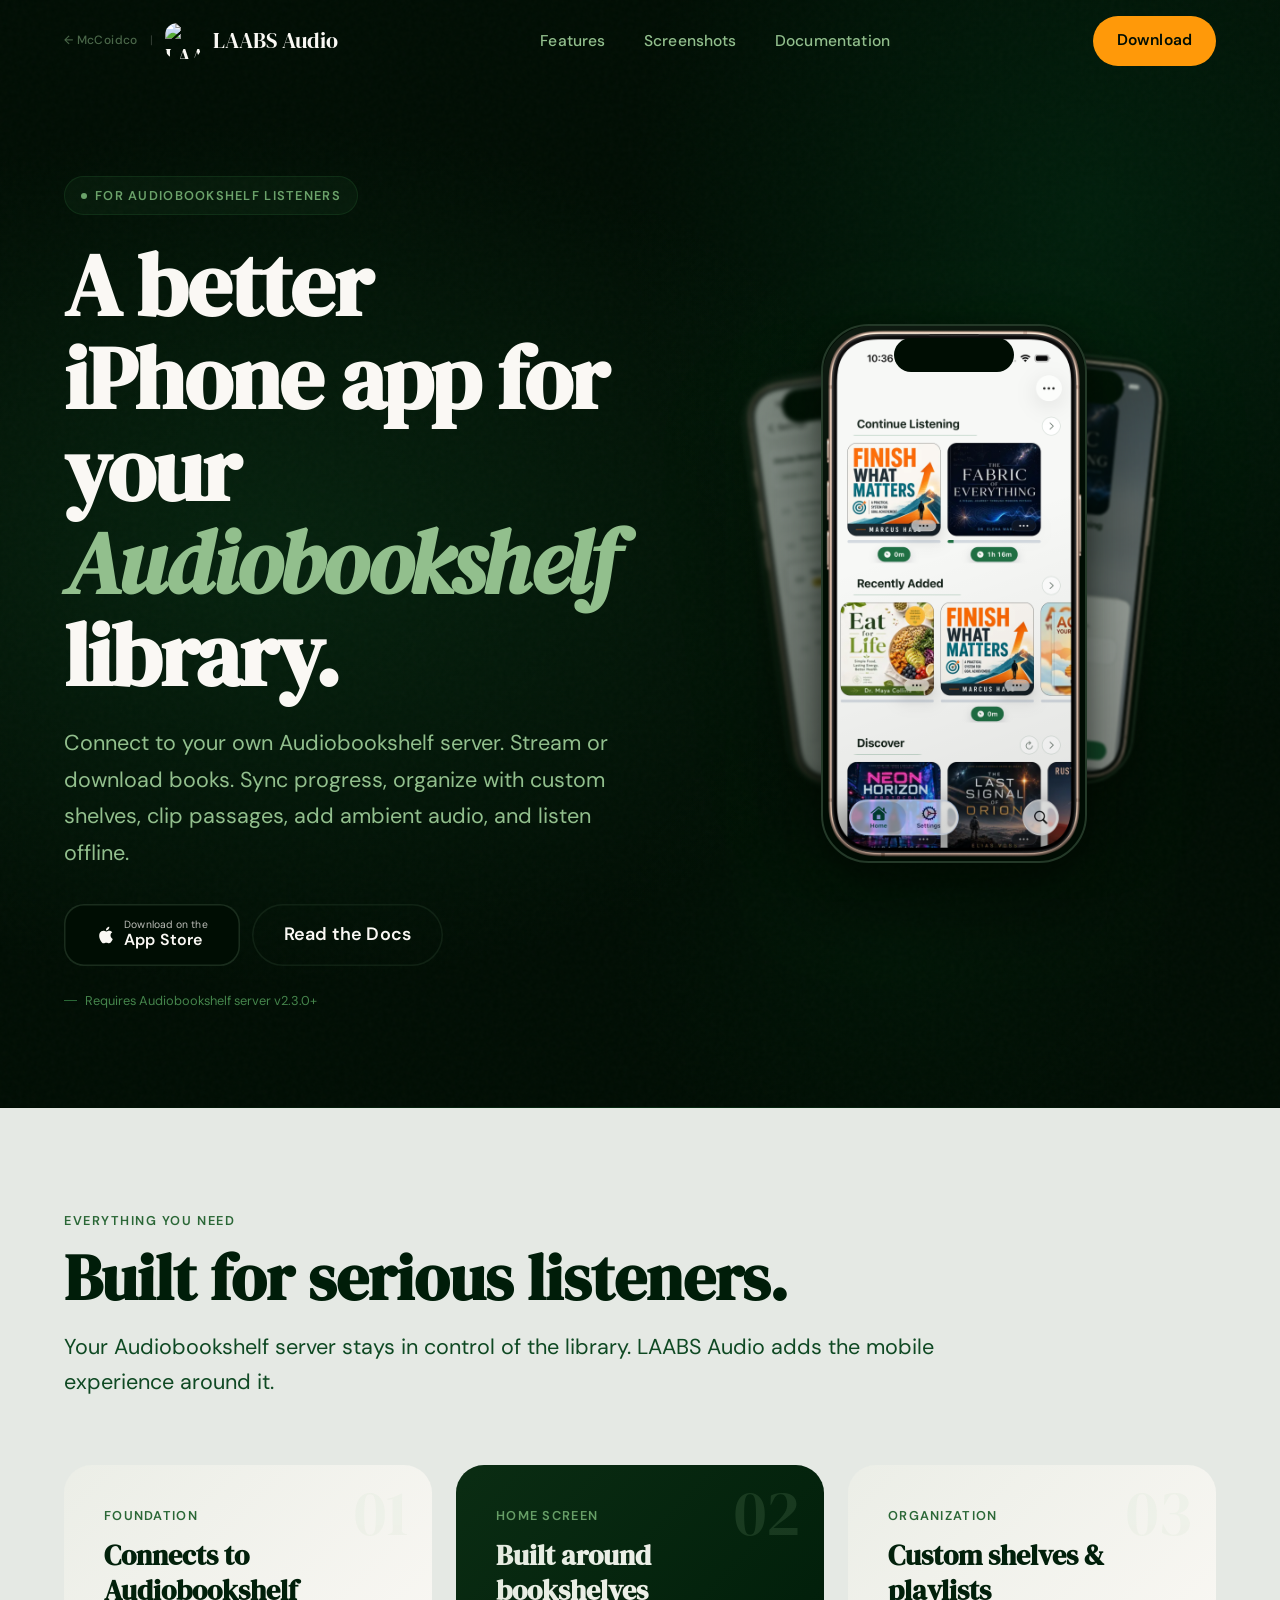
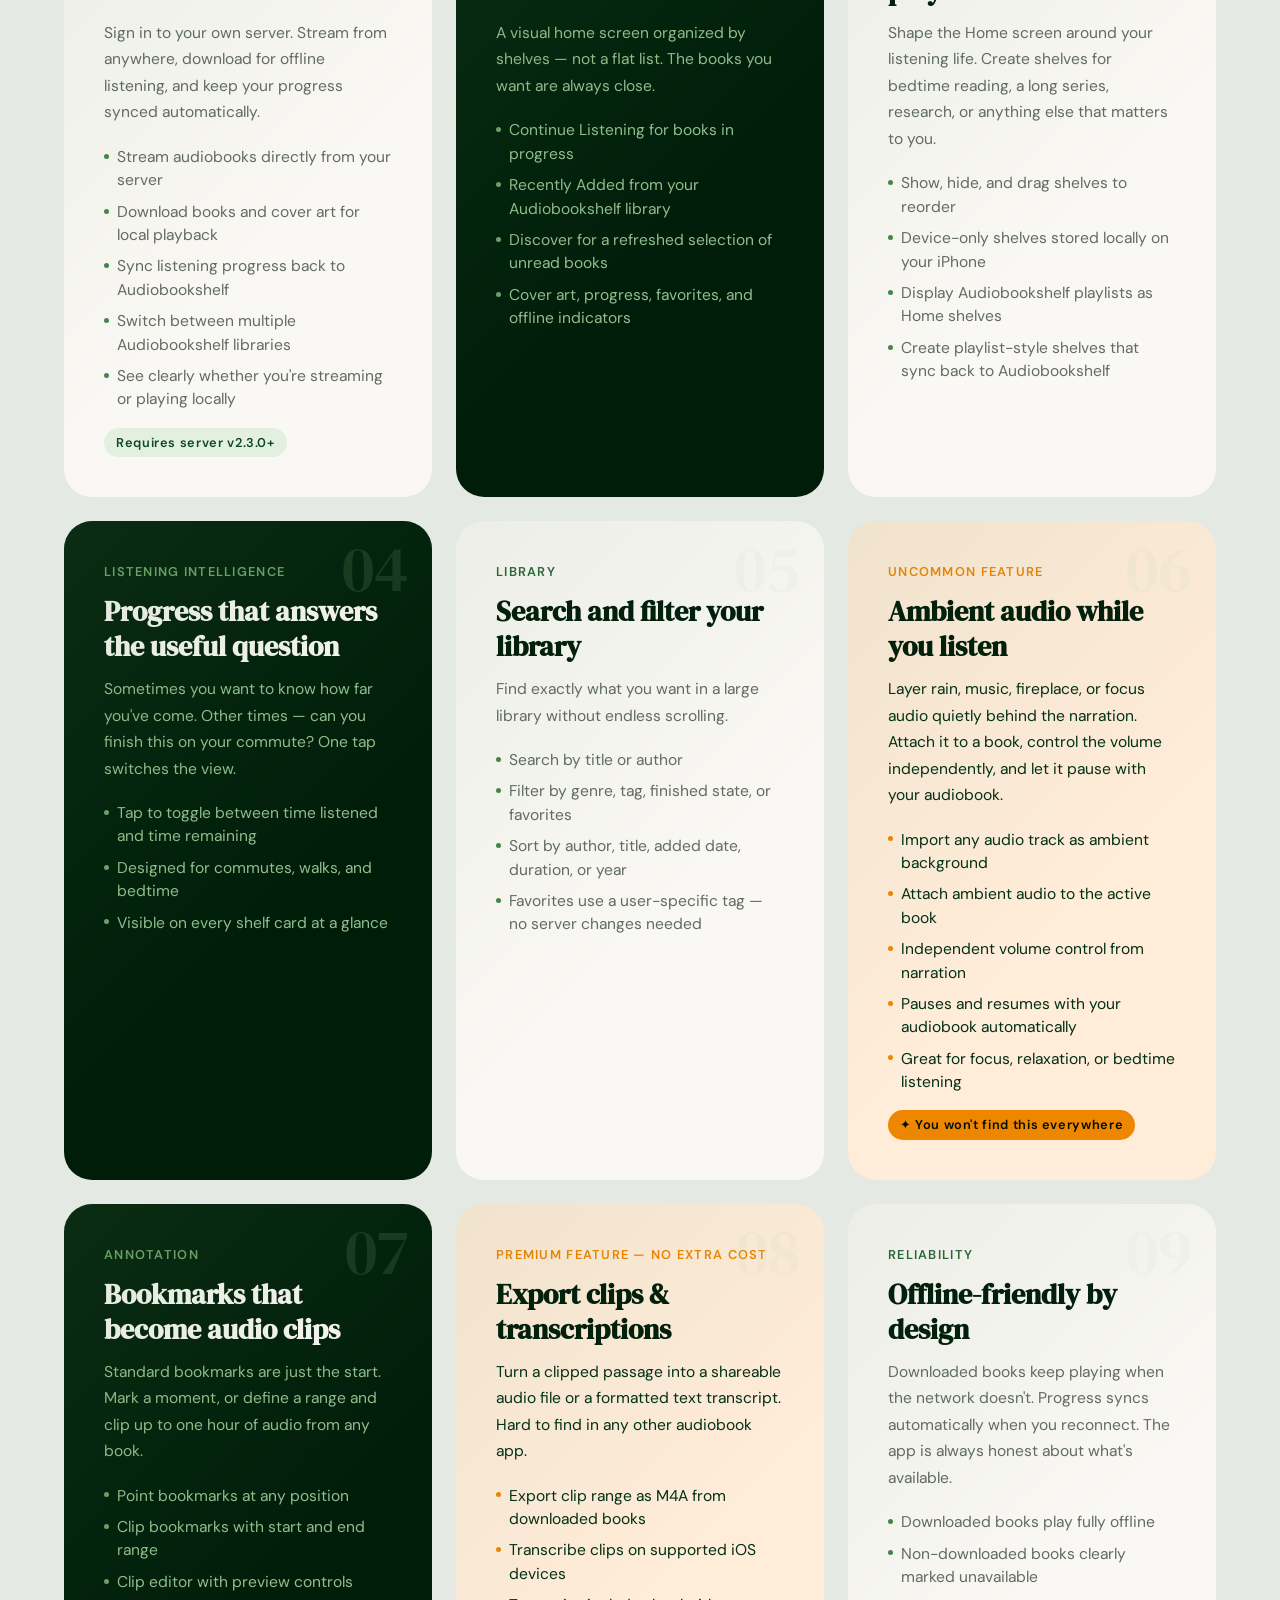
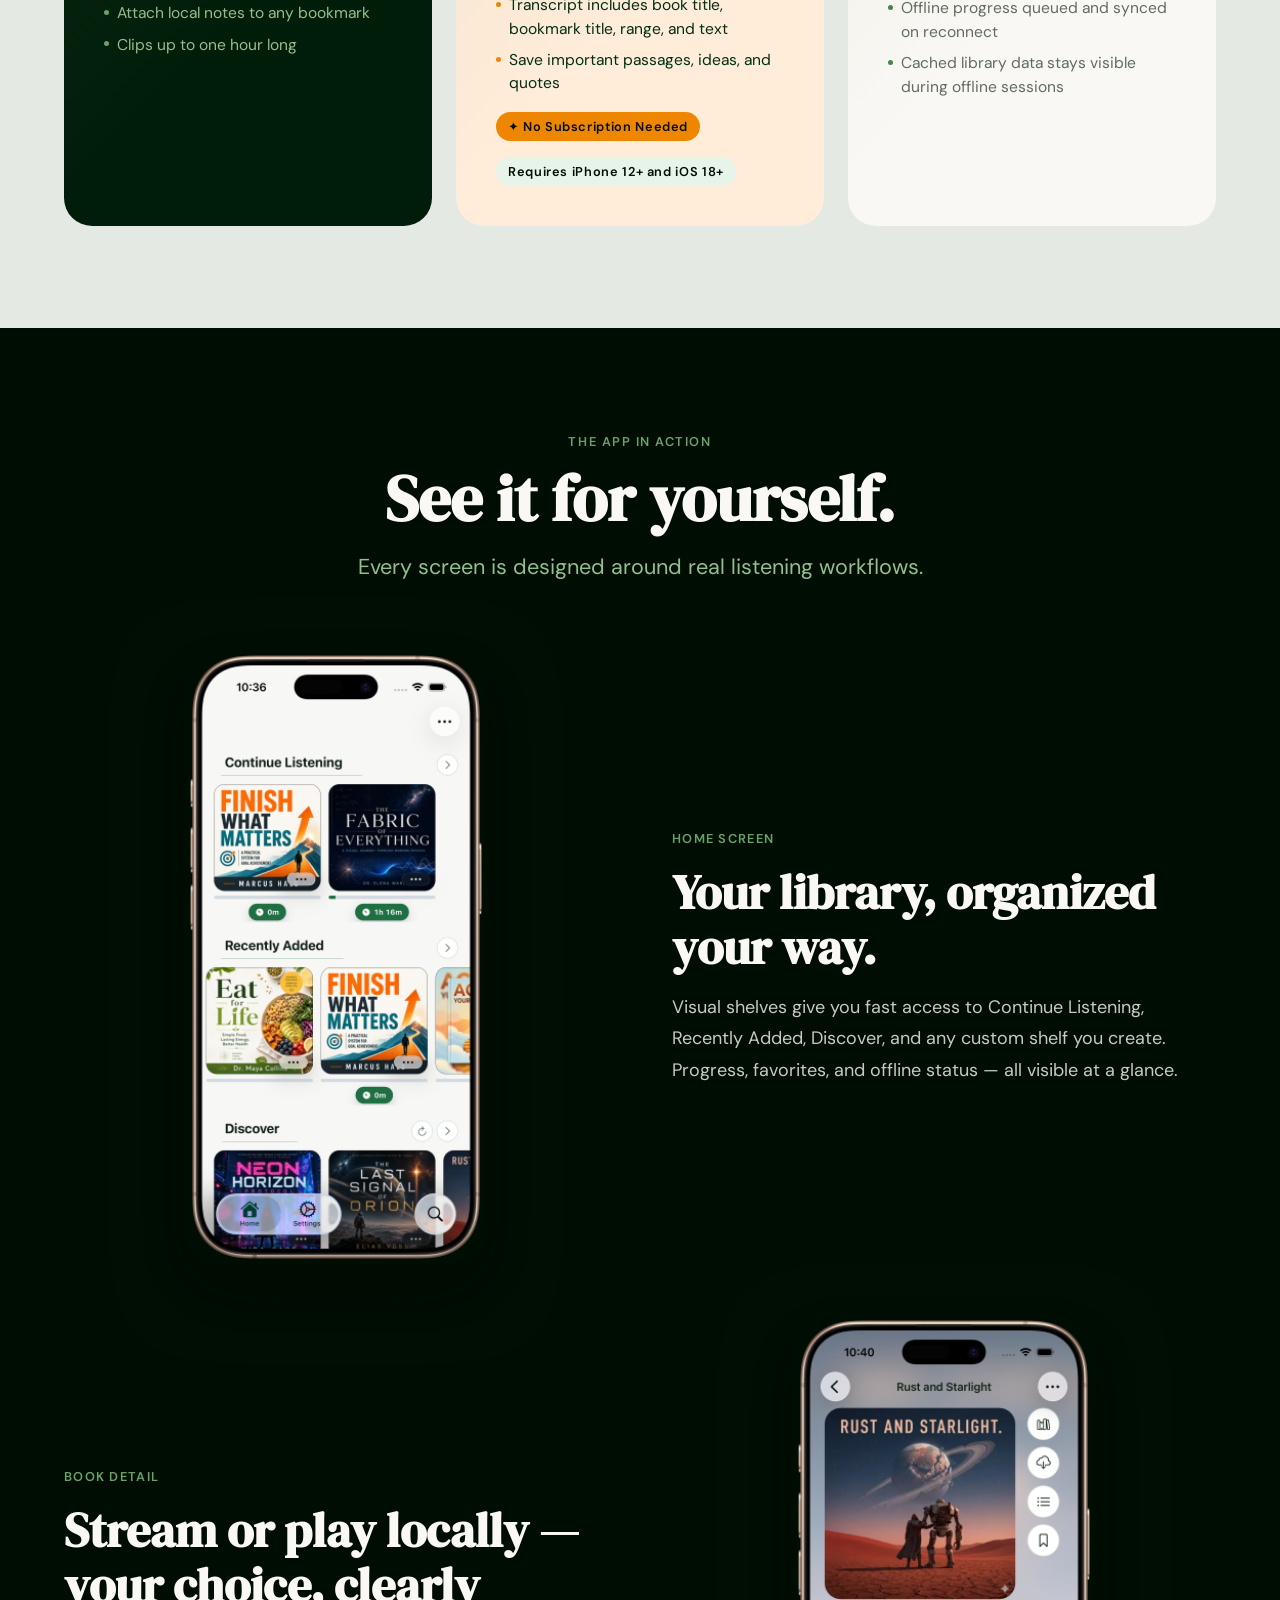
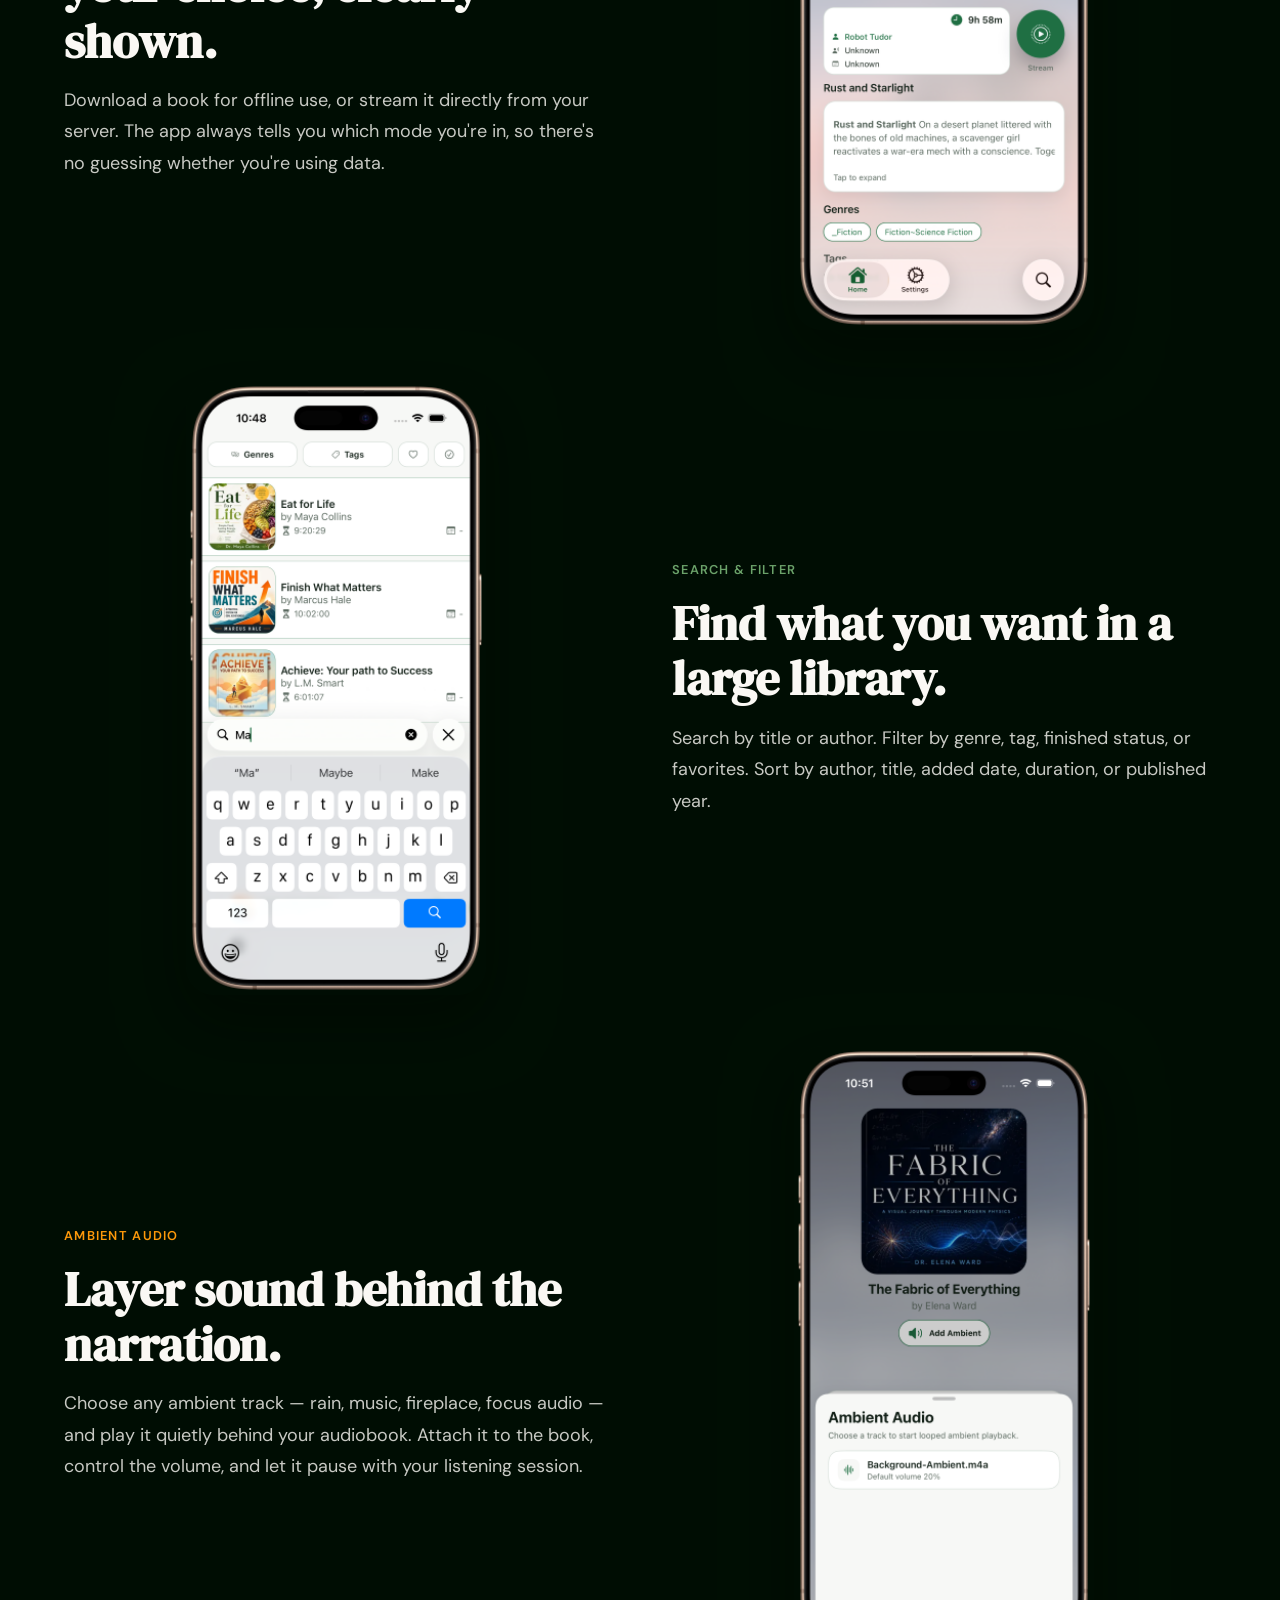
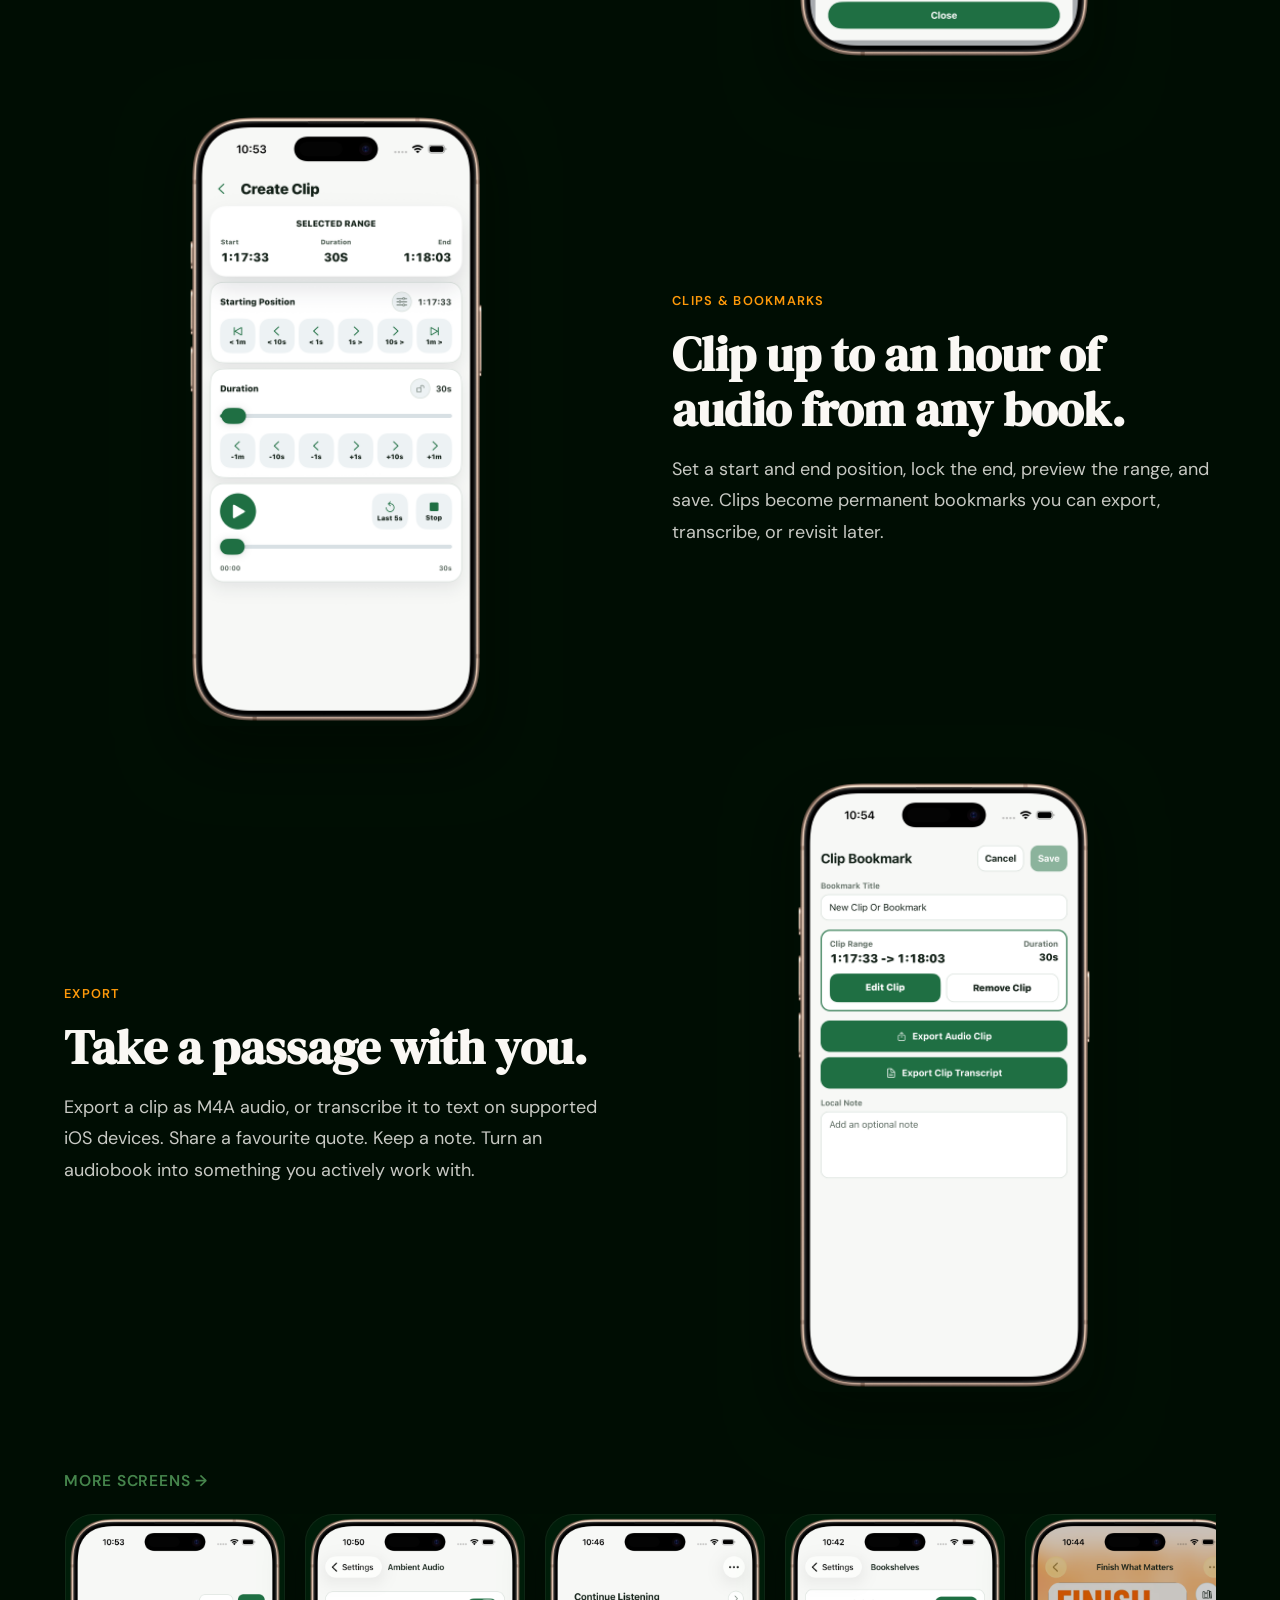
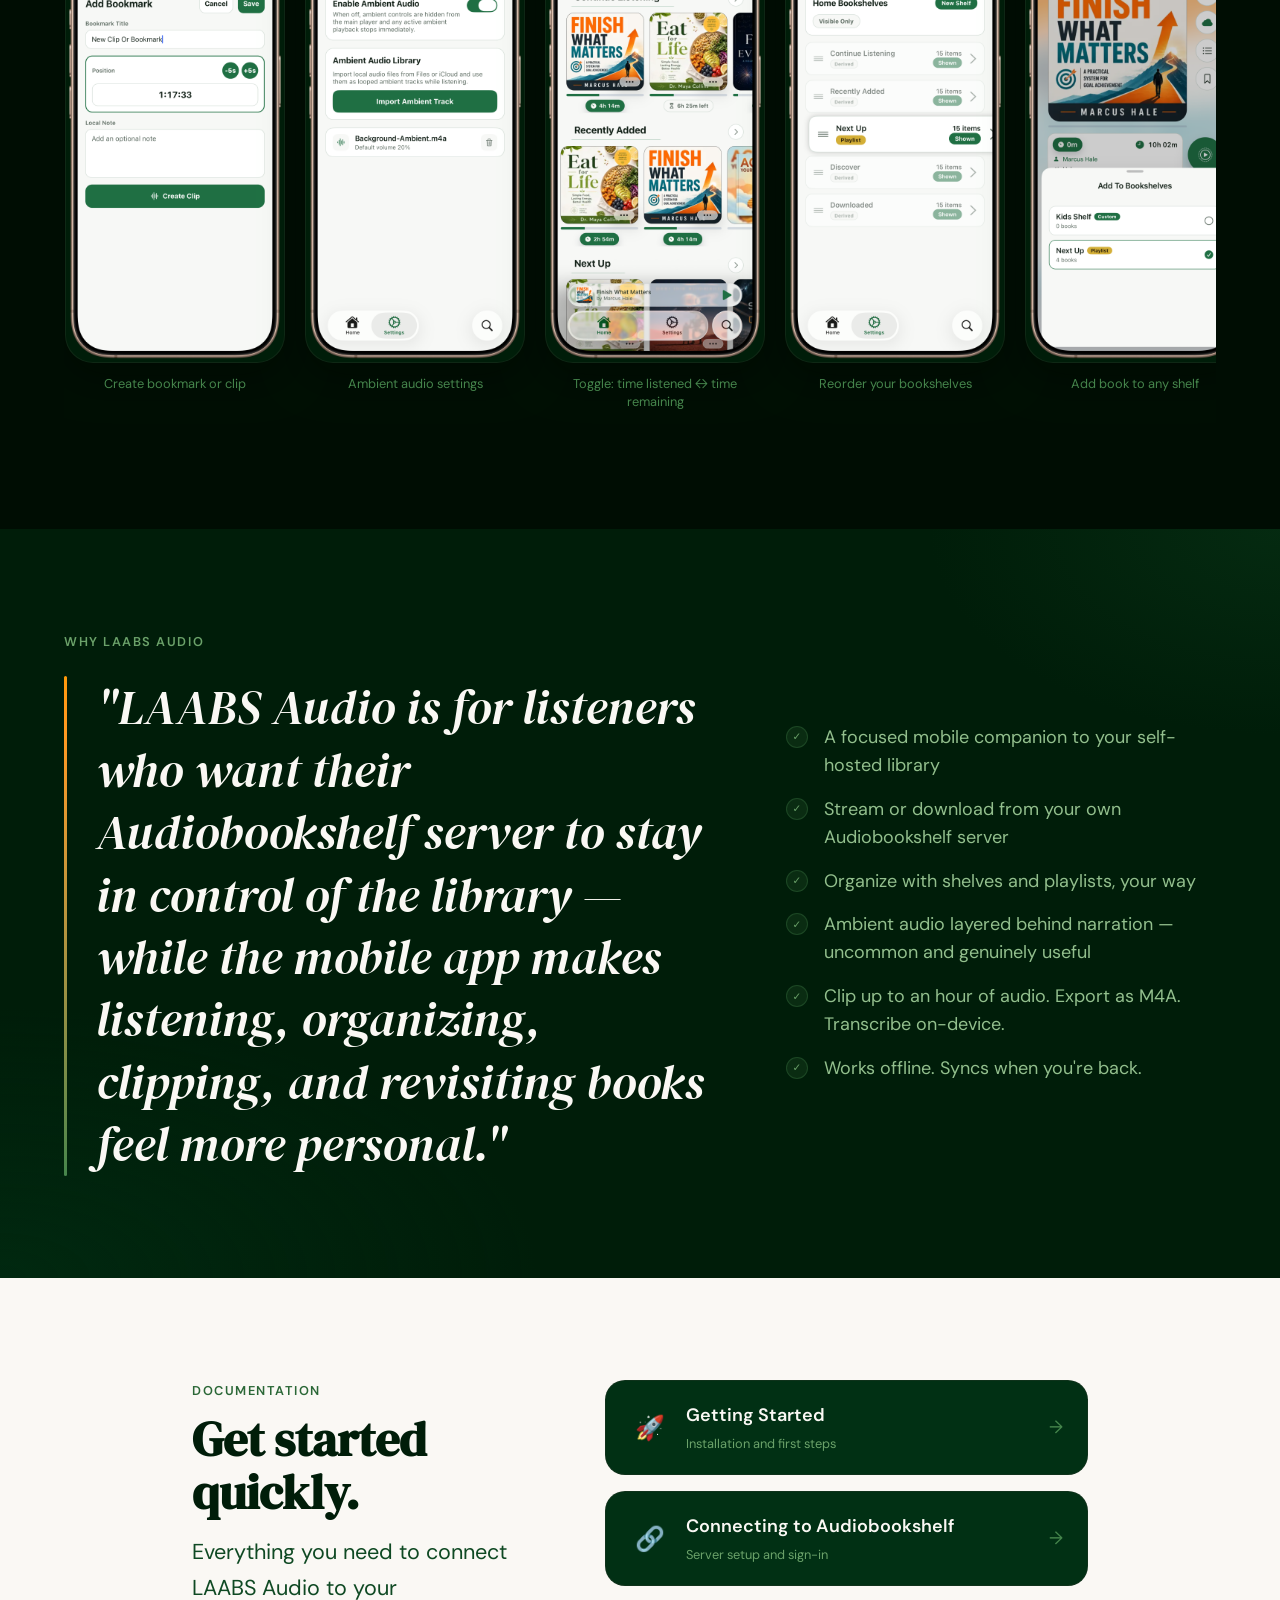
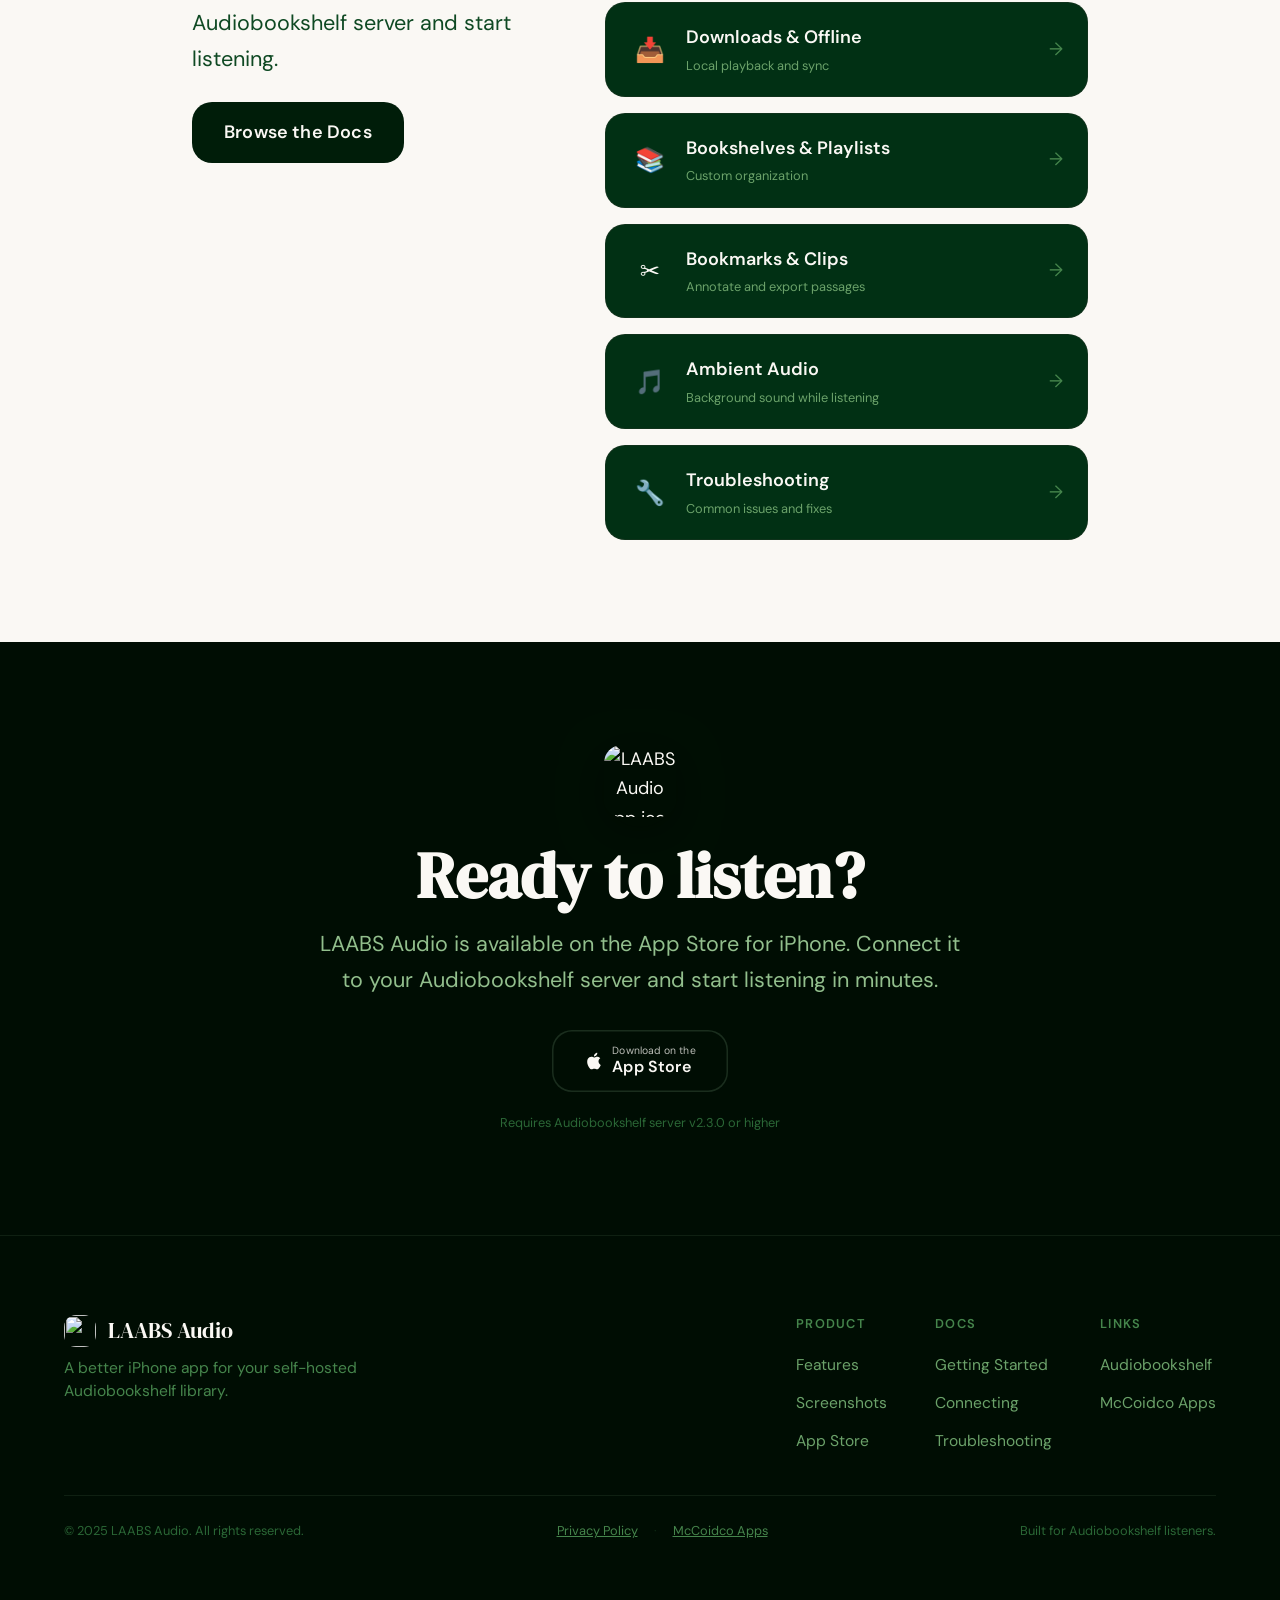
==== commit 80141b88: "Update app store link for LAABS Audio" ====
--- a/laabs/index.html
+++ b/laabs/index.html
@@ -50,8 +50,7 @@
           </p>
 
           <div class="hero__actions reveal reveal-delay-3">
-            <!-- TODO: Replace href="#" with real App Store URL -->
-            <a href="#" class="btn btn--store btn--lg" id="hero-appstore-btn" aria-label="Download LAABS Audio on the App Store">
+            <a href="https://apps.apple.com/us/app/laabs-audio/id6759327096" class="btn btn--store btn--lg" id="hero-appstore-btn" aria-label="Download LAABS Audio on the App Store">
               <svg class="btn__icon" viewBox="0 0 24 24" fill="currentColor" aria-hidden="true">
                 <path d="M18.71 19.5c-.83 1.24-1.71 2.45-3.05 2.47-1.34.03-1.77-.79-3.29-.79-1.53 0-2 .77-3.27.82-1.31.05-2.3-1.32-3.14-2.53C4.25 17 2.94 12.45 4.7 9.39c.87-1.52 2.43-2.48 4.12-2.51 1.28-.02 2.5.87 3.29.87.78 0 2.26-1.07 3.8-.91.65.03 2.47.26 3.64 1.98-.09.06-2.17 1.28-2.15 3.81.03 3.02 2.65 4.03 2.68 4.04-.03.07-.42 1.44-1.38 2.83M13 3.5c.73-.83 1.94-1.46 2.94-1.5.13 1.17-.34 2.35-1.04 3.19-.69.85-1.83 1.51-2.95 1.42-.15-1.15.41-2.35 1.05-3.11z"/>
               </svg>
@@ -649,8 +648,7 @@
           LAABS Audio is available on the App Store for iPhone. Connect it to your Audiobookshelf server and start listening in minutes.
         </p>
         <div style="display: flex; flex-wrap: wrap; gap: var(--space-4); justify-content: center; align-items: center;">
-          <!-- TODO: Replace href="#" with real App Store URL -->
-          <a href="#" class="btn btn--store btn--lg" id="cta-appstore-btn" aria-label="Download LAABS Audio on the App Store">
+          <a href="https://apps.apple.com/us/app/laabs-audio/id6759327096" class="btn btn--store btn--lg" id="cta-appstore-btn" aria-label="Download LAABS Audio on the App Store">
             <svg class="btn__icon" viewBox="0 0 24 24" fill="currentColor" aria-hidden="true">
               <path d="M18.71 19.5c-.83 1.24-1.71 2.45-3.05 2.47-1.34.03-1.77-.79-3.29-.79-1.53 0-2 .77-3.27.82-1.31.05-2.3-1.32-3.14-2.53C4.25 17 2.94 12.45 4.7 9.39c.87-1.52 2.43-2.48 4.12-2.51 1.28-.02 2.5.87 3.29.87.78 0 2.26-1.07 3.8-.91.65.03 2.47.26 3.64 1.98-.09.06-2.17 1.28-2.15 3.81.03 3.02 2.65 4.03 2.68 4.04-.03.07-.42 1.44-1.38 2.83M13 3.5c.73-.83 1.94-1.46 2.94-1.5.13 1.17-.34 2.35-1.04 3.19-.69.85-1.83 1.51-2.95 1.42-.15-1.15.41-2.35 1.05-3.11z"/>
             </svg>
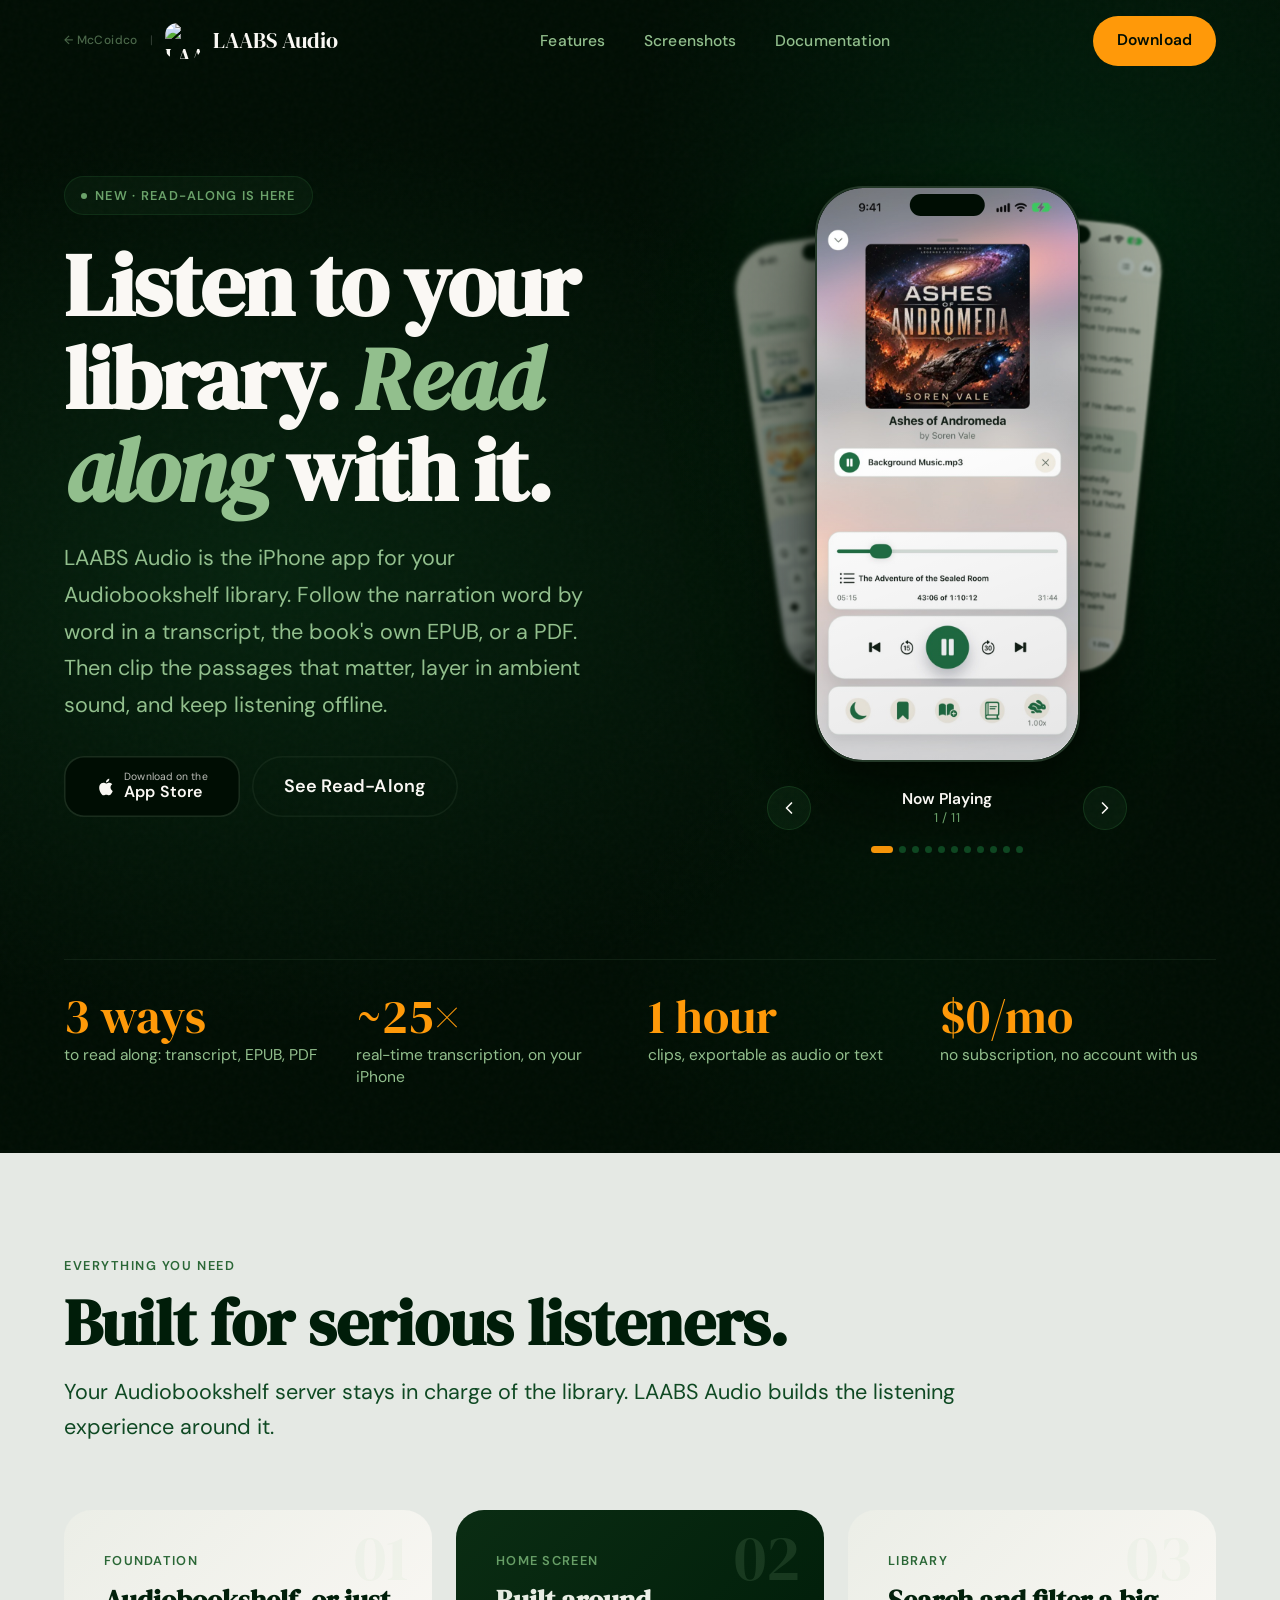
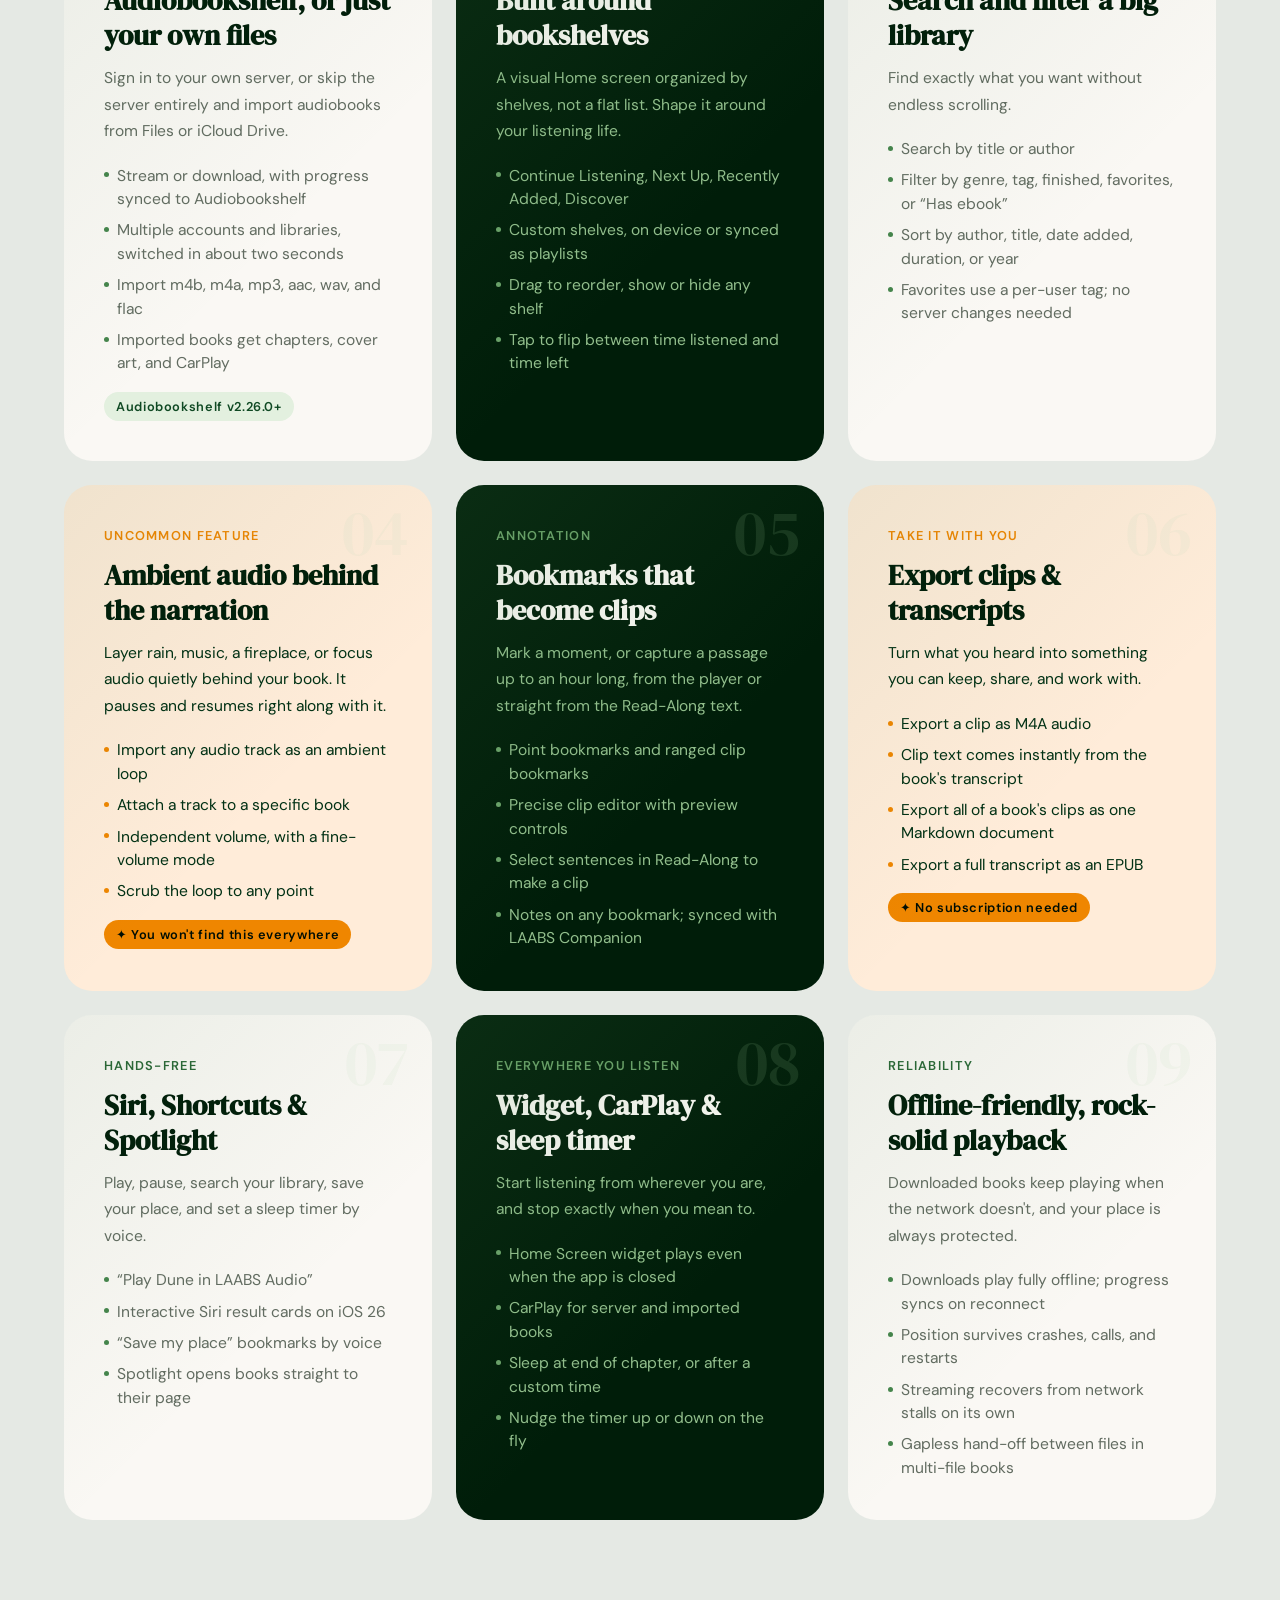
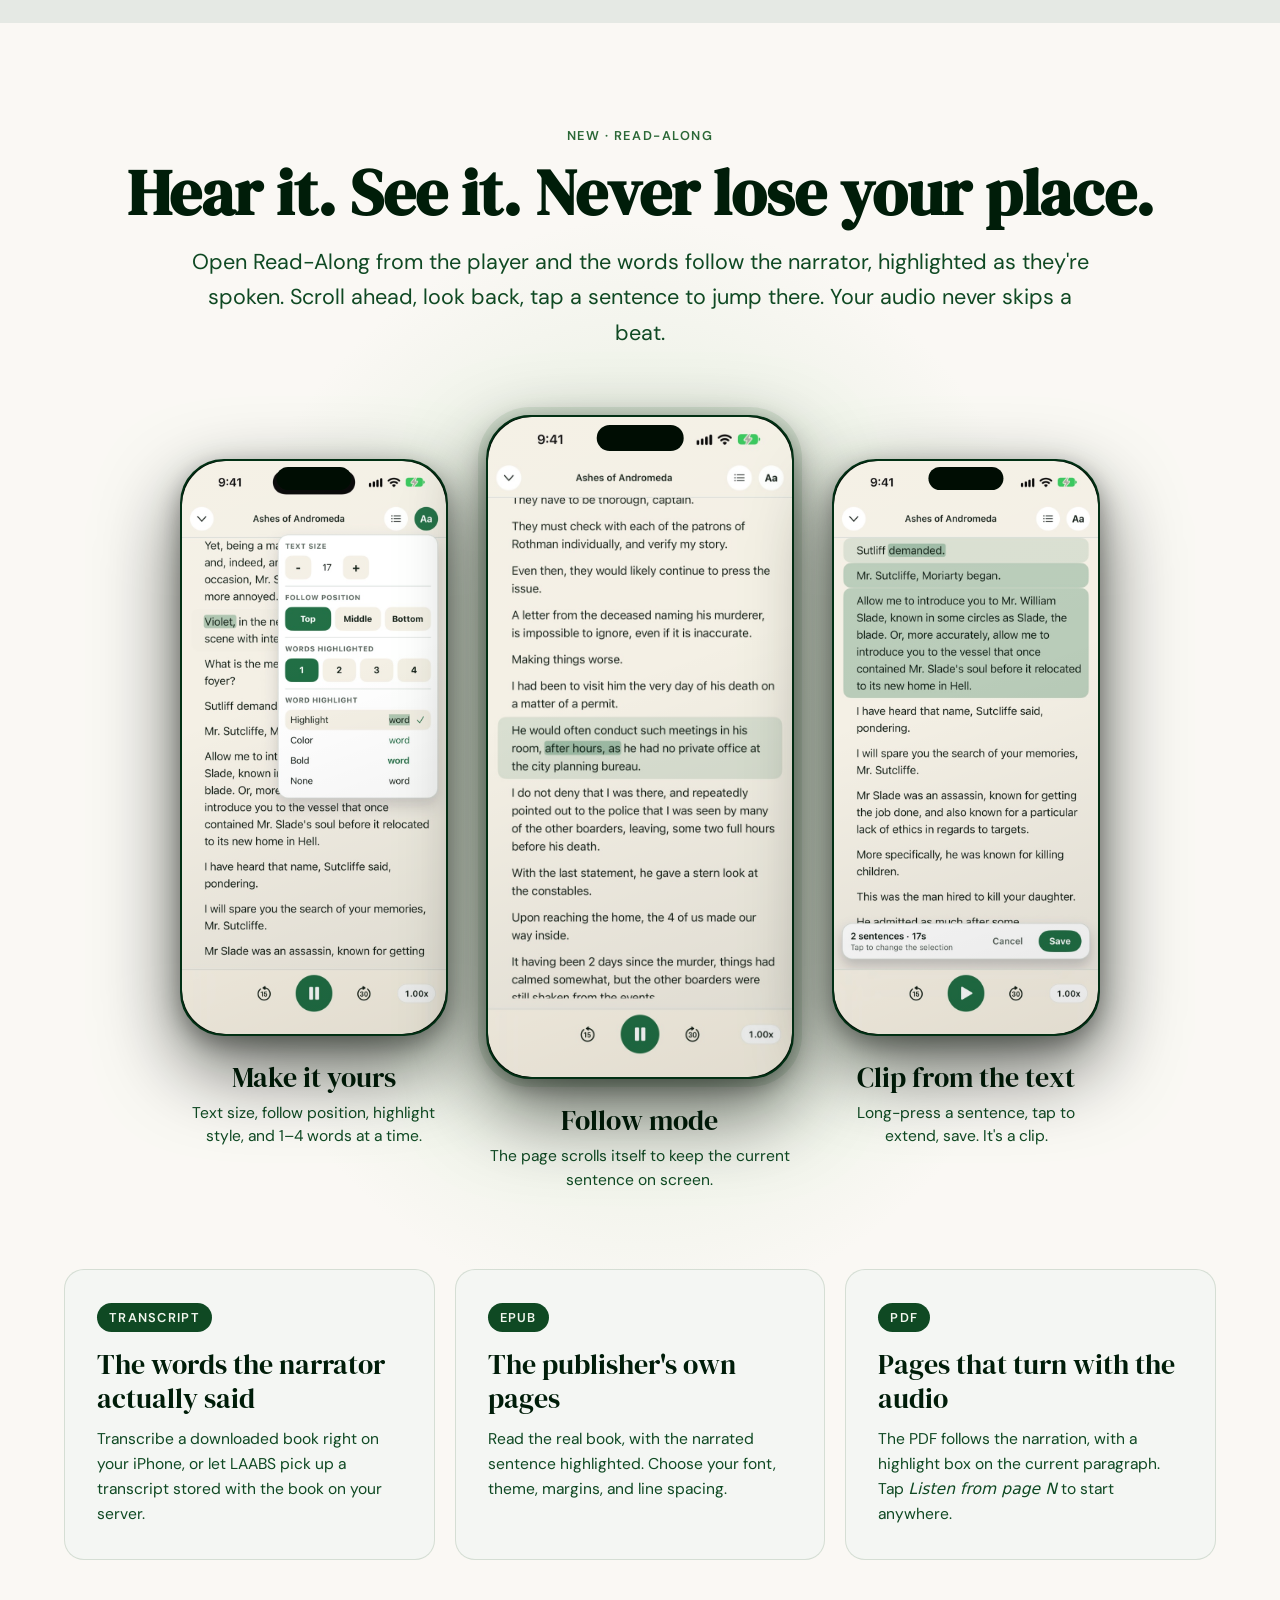
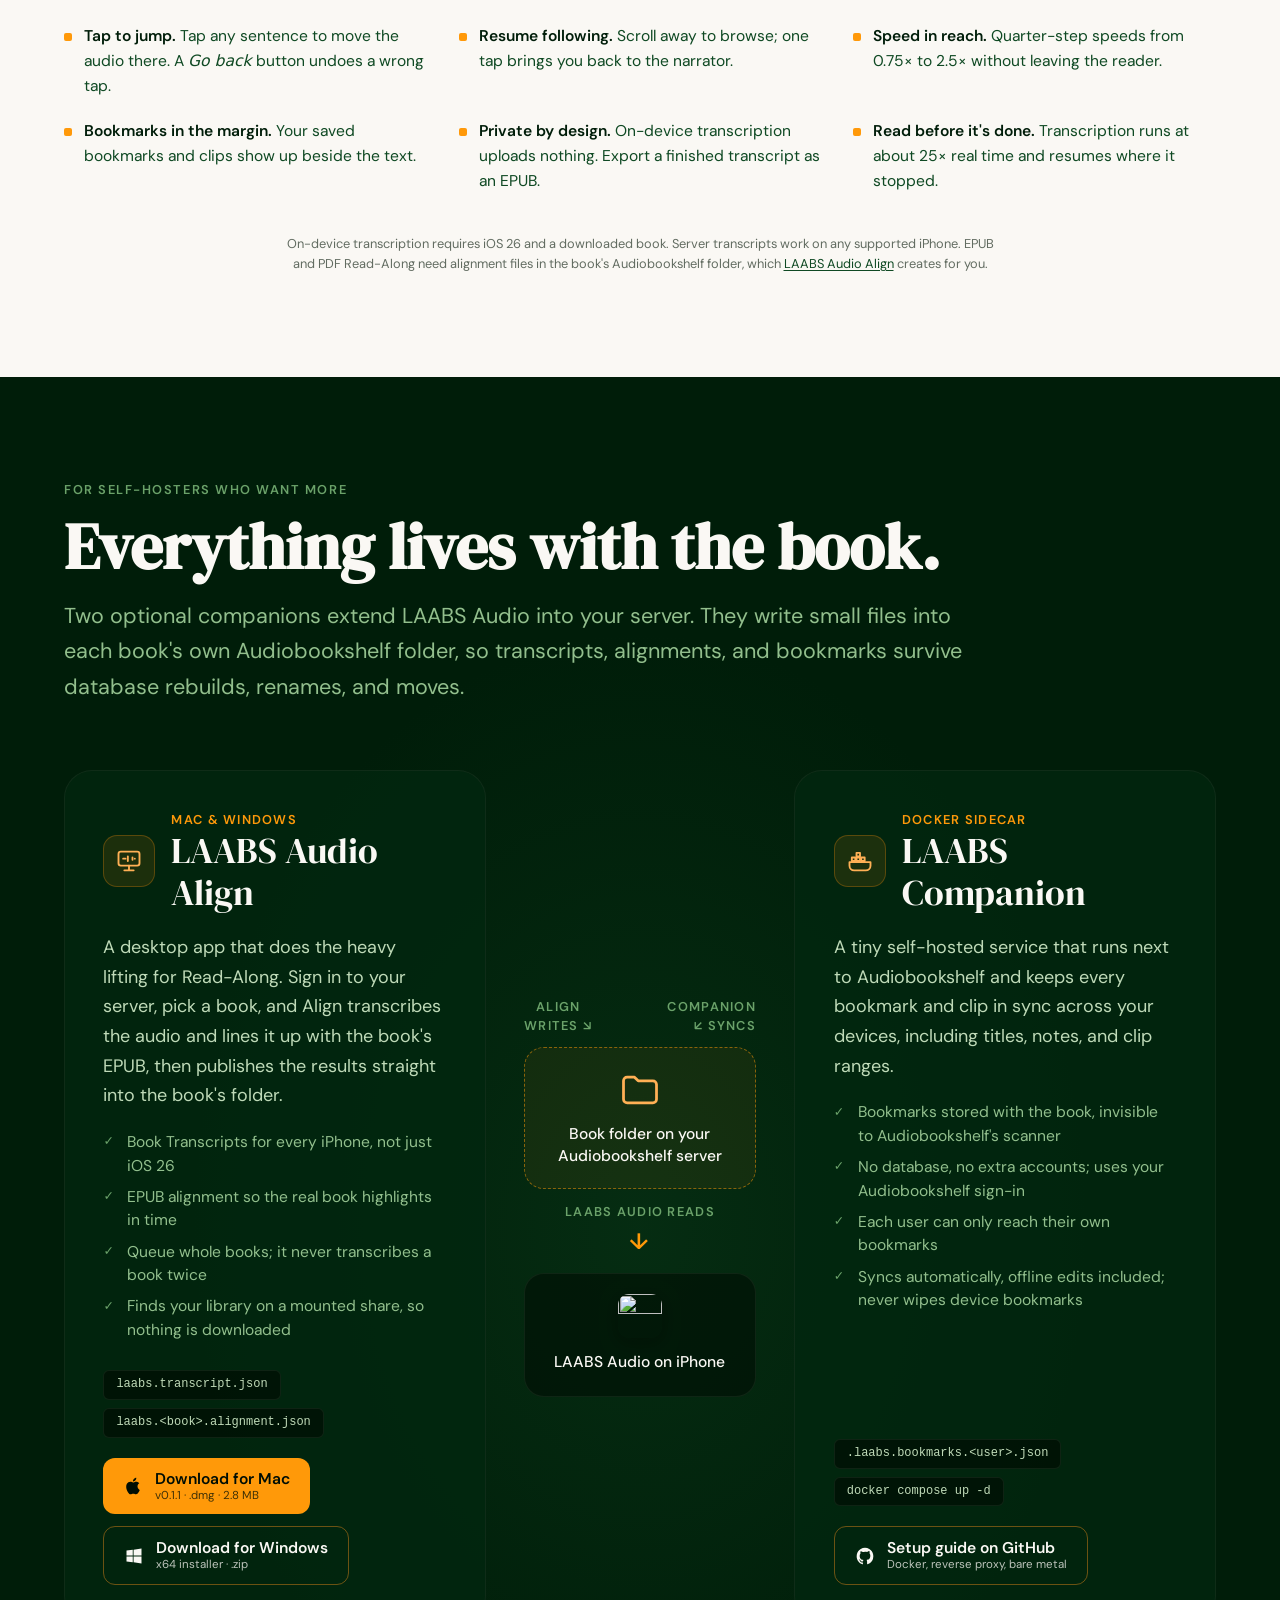
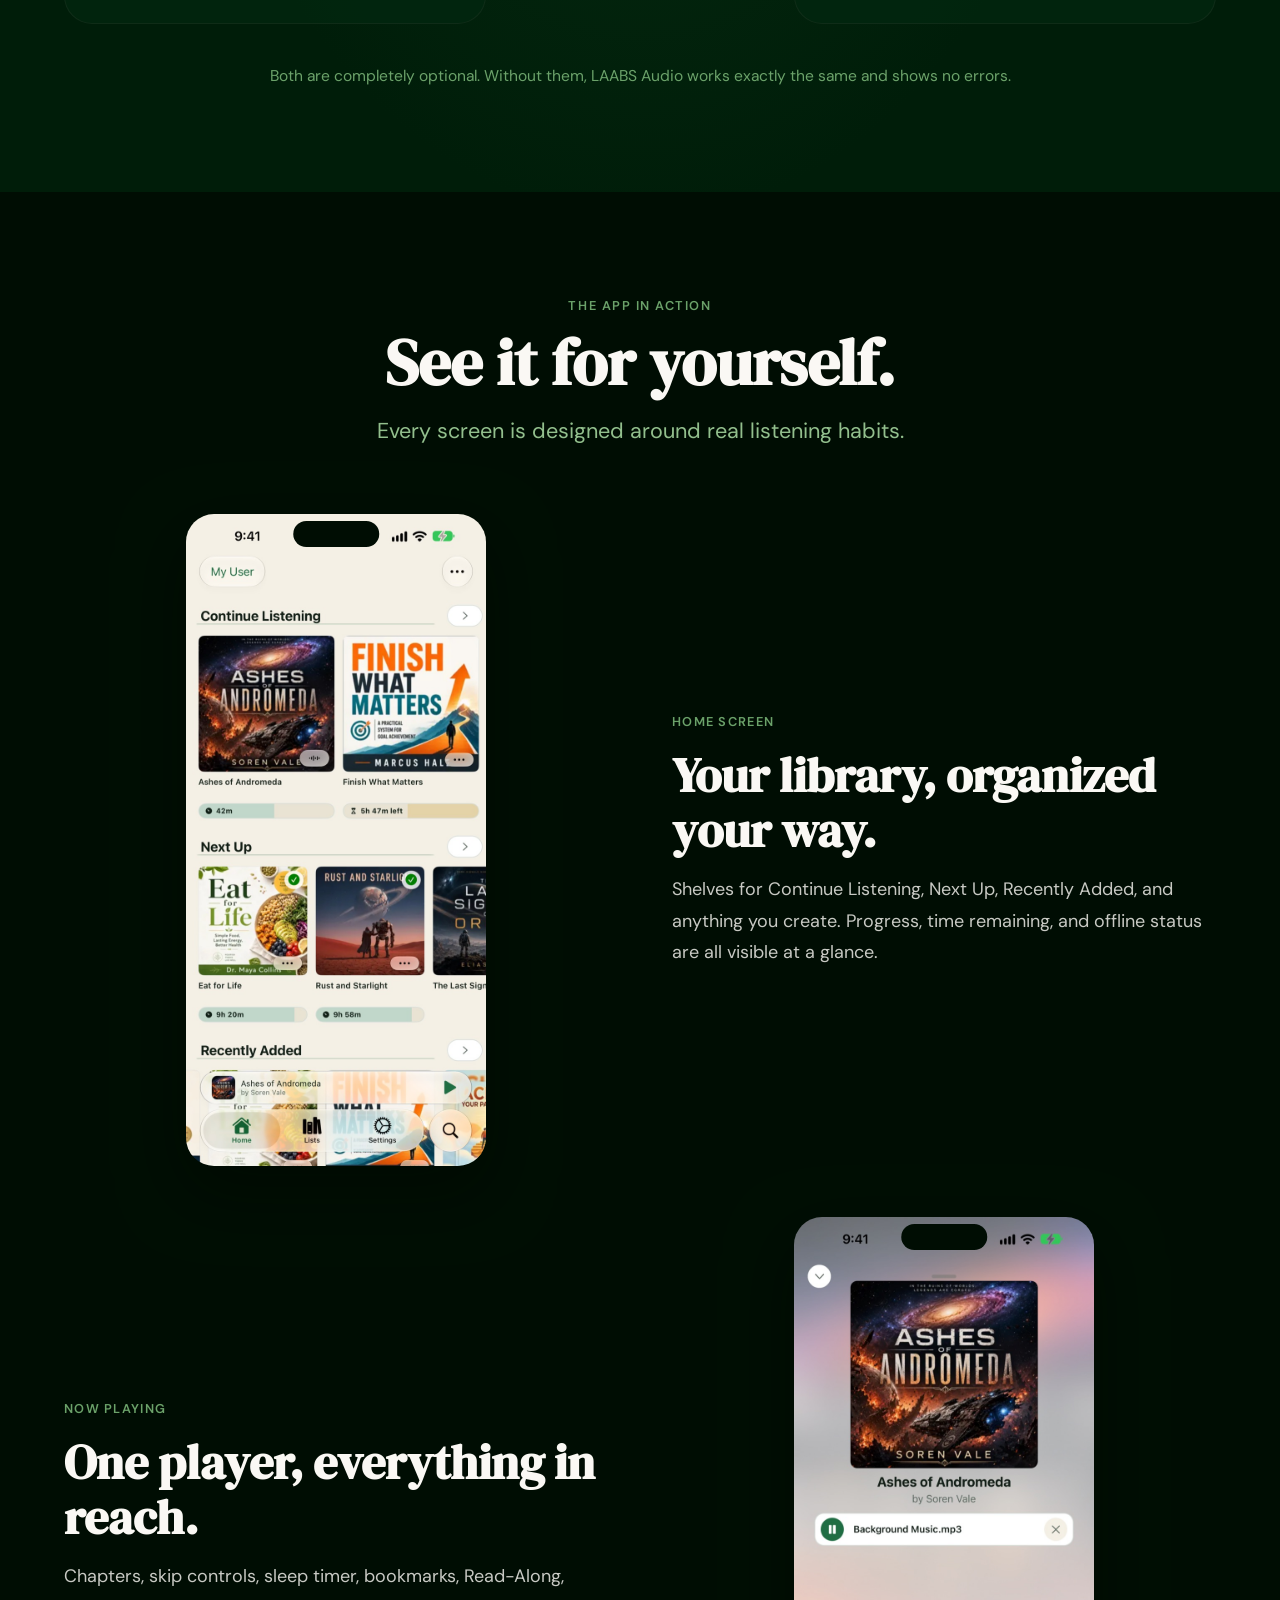
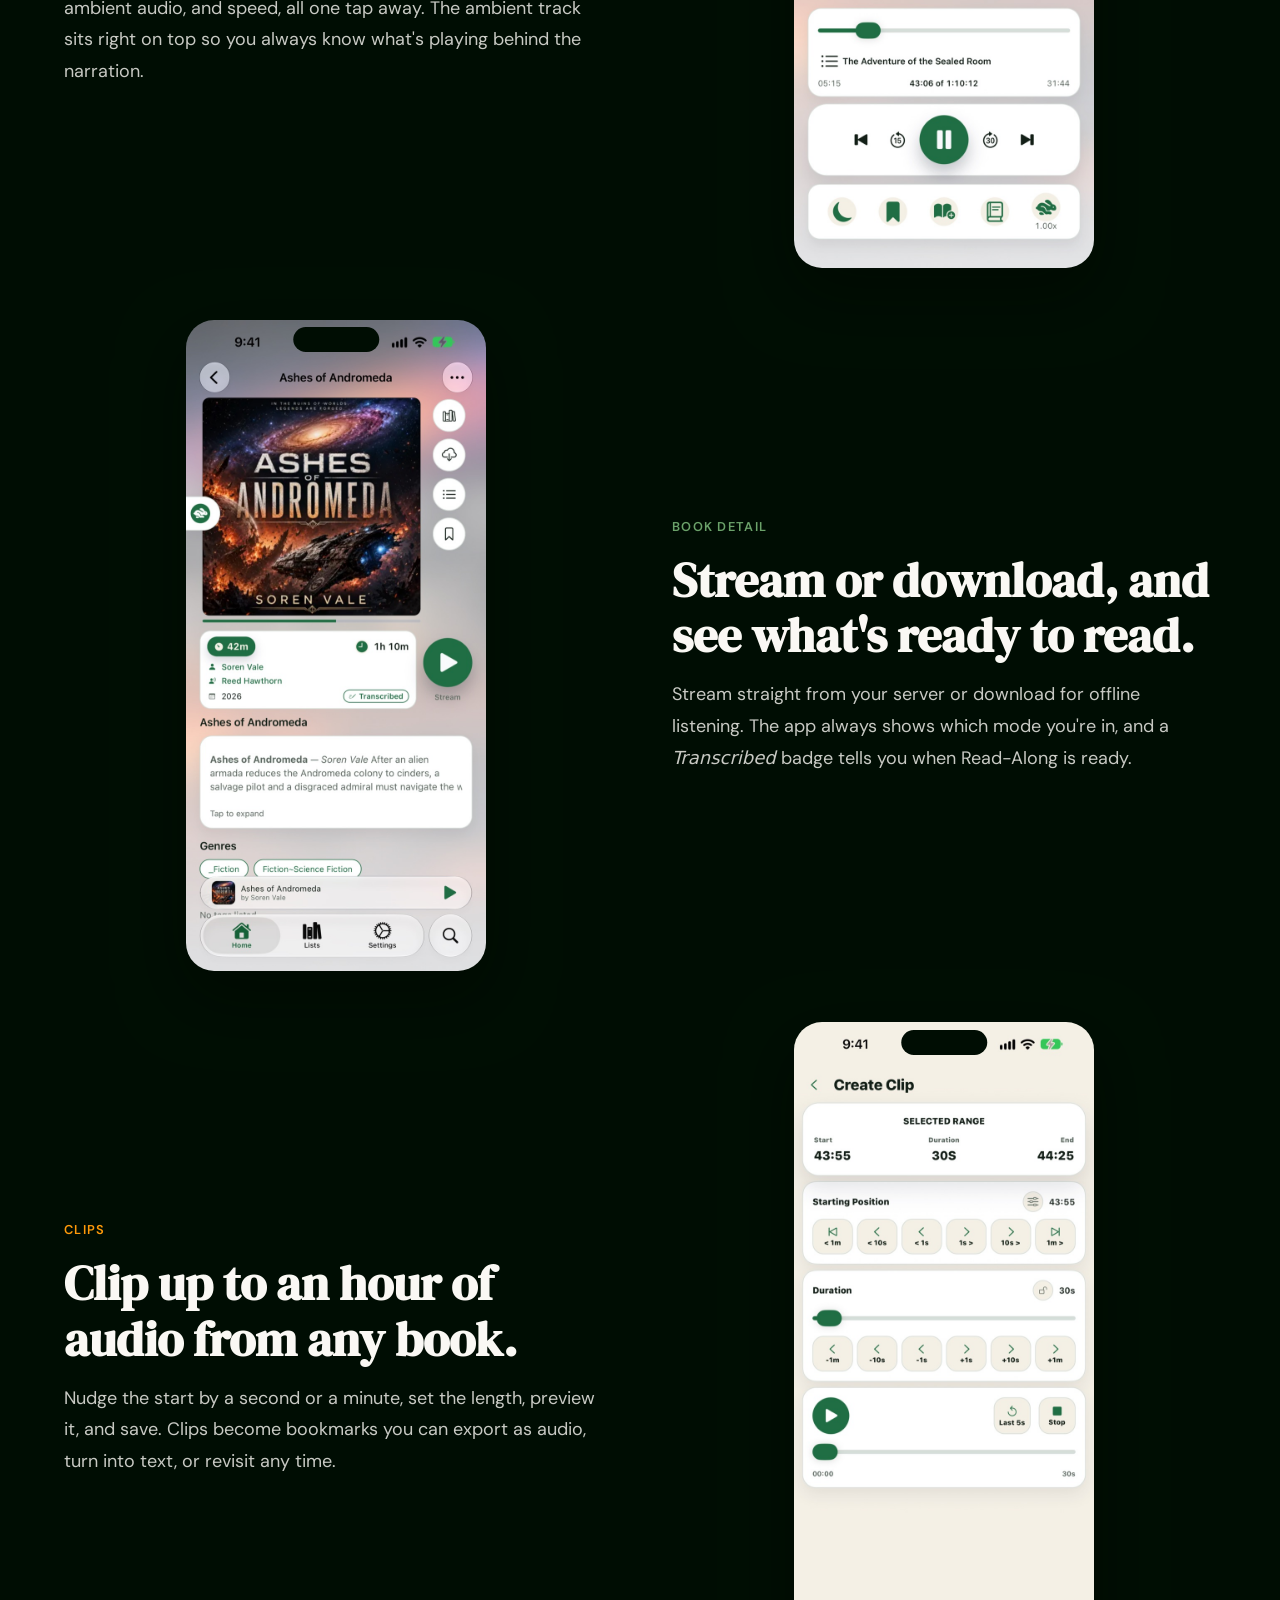
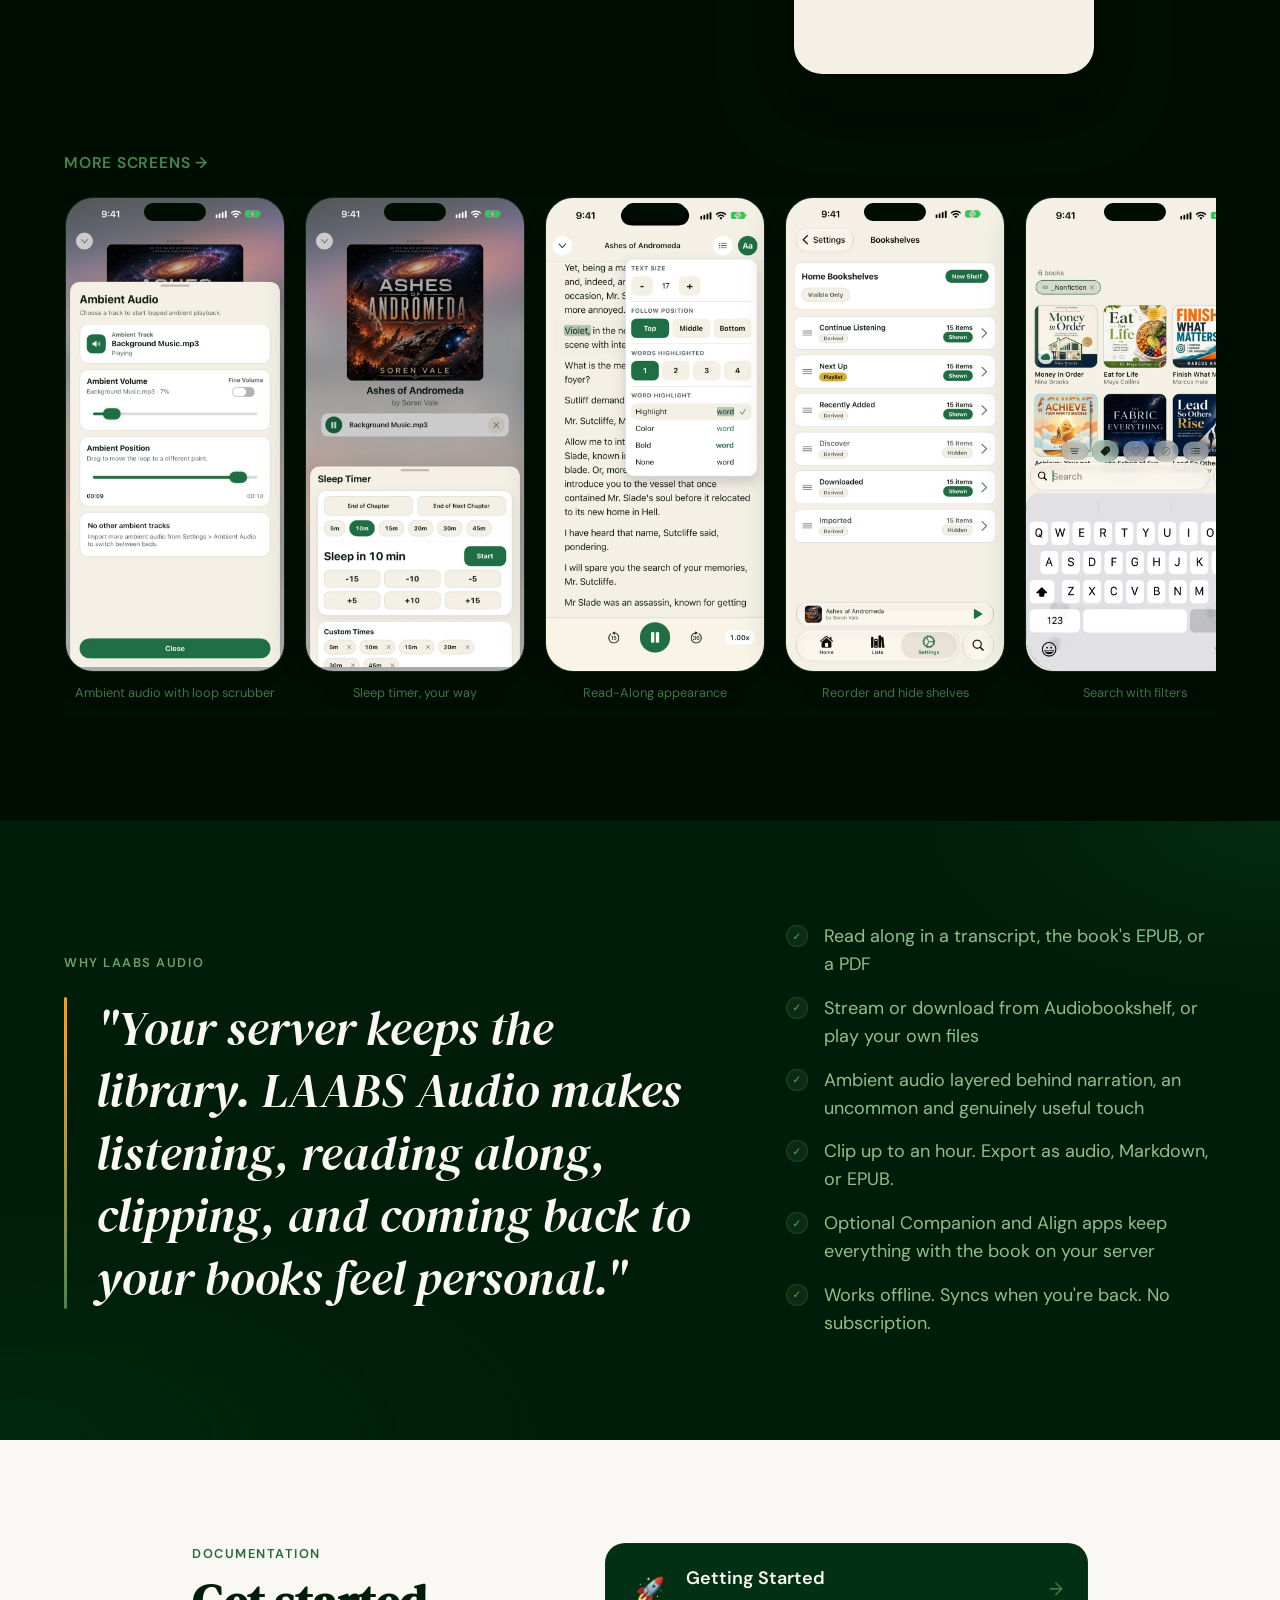
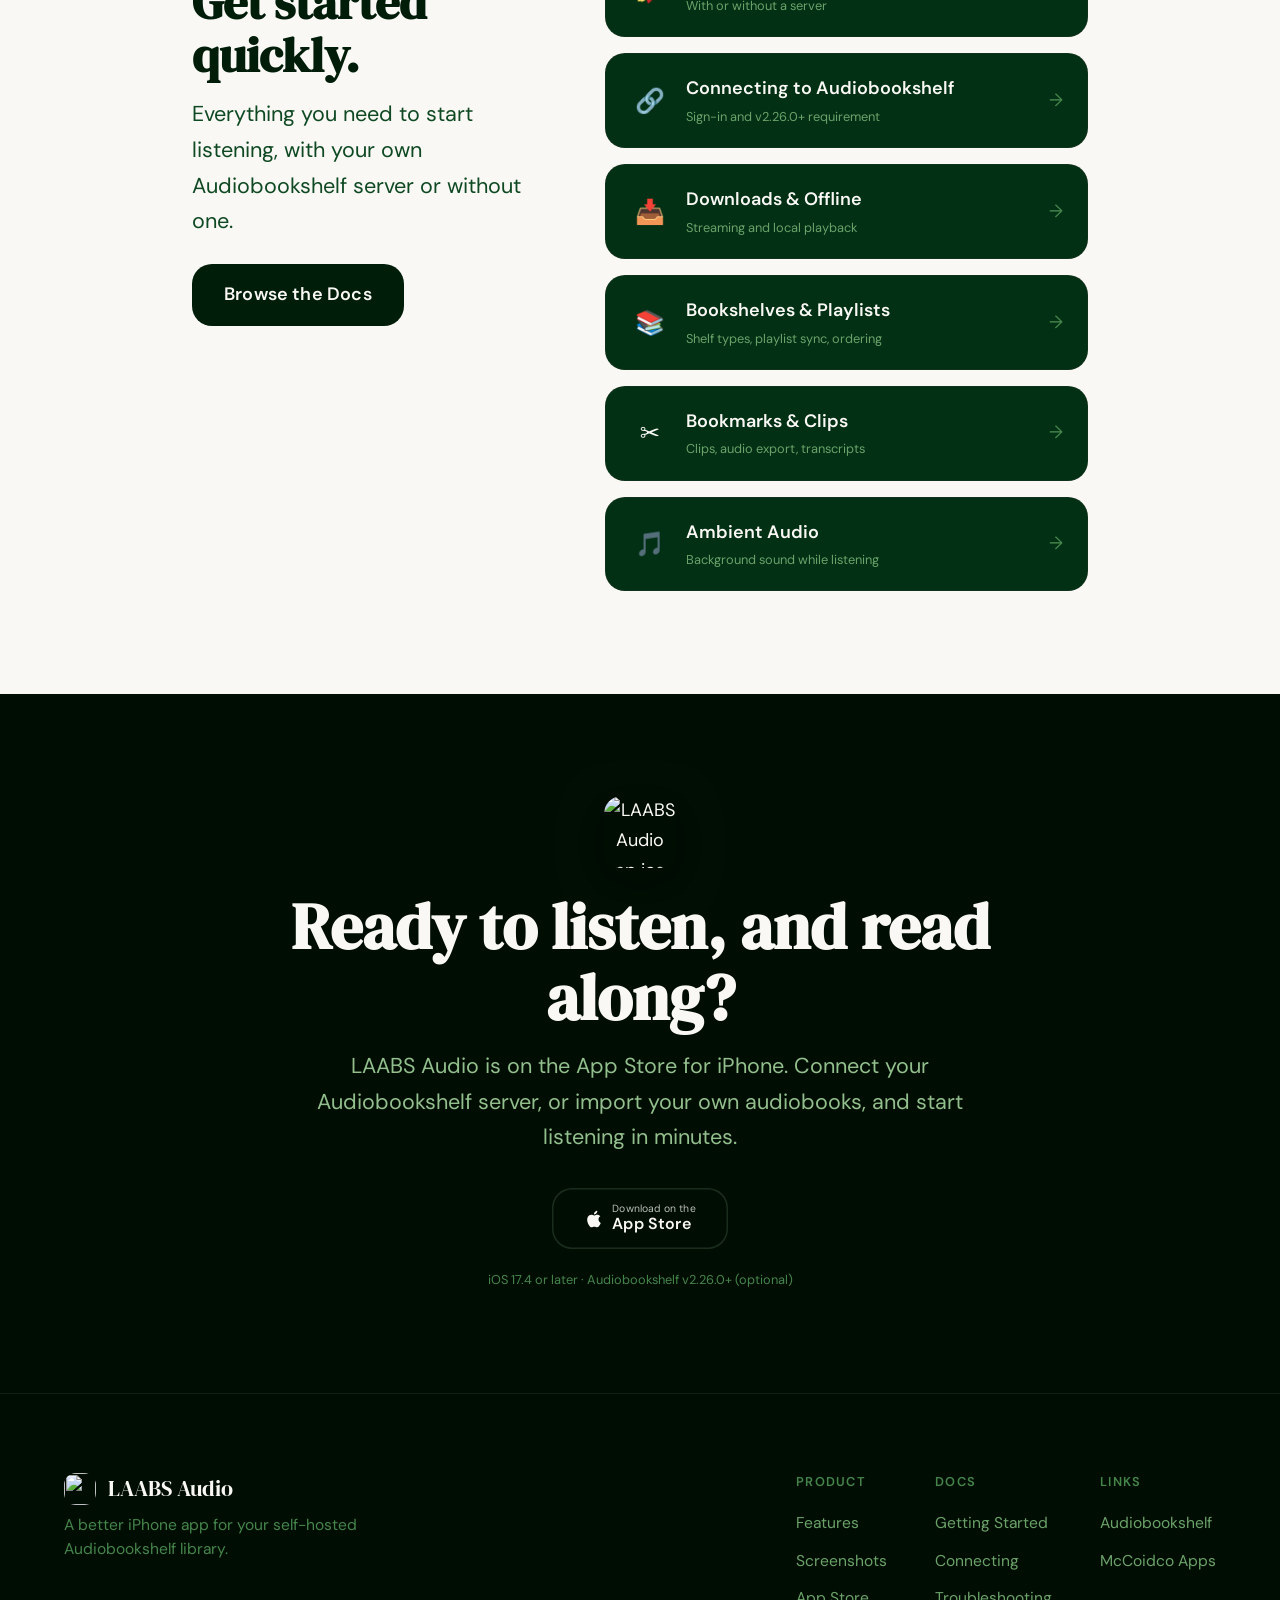
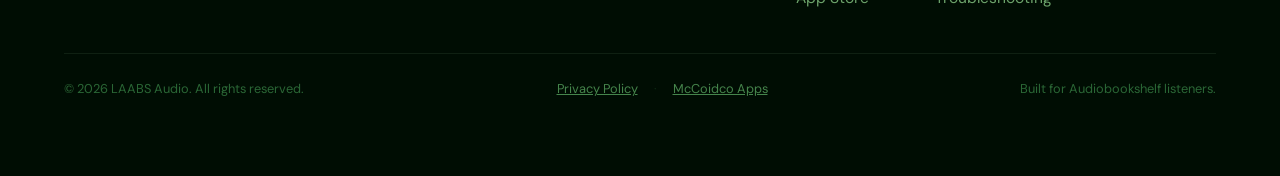
==== commit 76058c97: "Redo LAABS docs page and refresh landing page screenshots - Rewrite docs: Getting Started (no server" ====
--- a/laabs/index.html
+++ b/laabs/index.html
@@ -3,13 +3,13 @@
 <head>
   <meta charset="UTF-8" />
   <meta name="viewport" content="width=device-width, initial-scale=1.0" />
-  <title>LAABS Audio — A Better iPhone App for Your Audiobookshelf Library</title>
-  <meta name="description" content="LAABS Audio is a premium iPhone audiobook app for people who run their own Audiobookshelf server. Stream, download, clip, bookmark, and listen with ambient audio." />
-  <meta name="keywords" content="Audiobookshelf, iPhone audiobook app, self-hosted audiobooks, audiobook player, LAABS Audio" />
-  <meta property="og:title" content="LAABS Audio — A Better iPhone App for Your Audiobookshelf Library" />
-  <meta property="og:description" content="Connect to your Audiobookshelf server. Stream or download. Clip, bookmark, organize. A more personal listening experience on your iPhone." />
+  <title>LAABS Audio — Listen and Read Along with Your Audiobookshelf Library</title>
+  <meta name="description" content="LAABS Audio is an iPhone audiobook app for Audiobookshelf listeners. Read along with the narration in a transcript, EPUB, or PDF. Stream, download, clip, bookmark, and layer ambient audio. Plays your own audio files too." />
+  <meta name="keywords" content="Audiobookshelf, iPhone audiobook app, read along audiobook, audiobook transcript, EPUB read along, self-hosted audiobooks, LAABS Audio, LAABS Companion, LAABS Audio Align" />
+  <meta property="og:title" content="LAABS Audio — Listen and Read Along with Your Audiobookshelf Library" />
+  <meta property="og:description" content="Follow the narration word by word. Stream or download from Audiobookshelf, clip passages, add ambient audio, and sync bookmarks across devices." />
   <meta property="og:type" content="website" />
-  <meta property="og:image" content="assets/images/HERO_HOME_BOOKSHELVES.png" />
+  <meta property="og:image" content="assets/images/screens/read-along-follow.jpg" />
   <meta name="twitter:card" content="summary_large_image" />
   <meta name="theme-color" content="#0d2015" />
   <link rel="icon" type="image/png" href="assets/images/laabs-icon.png" />
@@ -26,27 +26,27 @@
 <header id="site-header"></header>
 
 
-<!-- ═══════════════════════════════════════════
-     HERO
-═══════════════════════════════════════════ -->
 <main>
+  <!-- ═══════════════════════════════════════════
+       HERO
+  ═══════════════════════════════════════════ -->
   <section class="hero band--dark" aria-labelledby="hero-headline">
     <div class="container">
       <div class="hero__inner">
 
         <!-- Left: Copy -->
         <div class="hero__content">
-          <div class="hero__eyebrow reveal">
+          <a href="#read-along" class="hero__eyebrow reveal">
             <span class="hero__eyebrow-dot" aria-hidden="true"></span>
-            For Audiobookshelf listeners
-          </div>
+            New · Read-Along is here
+          </a>
 
           <h1 class="hero__headline reveal reveal-delay-1" id="hero-headline">
-            A better iPhone app for your<em> Audiobookshelf</em> library.
+            Listen to your library. <em>Read along</em> with it.
           </h1>
 
           <p class="hero__subhead reveal reveal-delay-2">
-            Connect to your own Audiobookshelf server. Stream or download books. Sync progress, organize with custom shelves, clip passages, add ambient audio, and listen offline.
+            LAABS Audio is the iPhone app for your Audiobookshelf library. Follow the narration word by word in a transcript, the book's own EPUB, or a PDF. Then clip the passages that matter, layer in ambient sound, and keep listening offline.
           </p>
 
           <div class="hero__actions reveal reveal-delay-3">
@@ -60,68 +60,98 @@
               </span>
             </a>
 
-            <a href="docs.html" class="btn btn--ghost btn--lg" id="hero-docs-btn">
-              Read the Docs
+            <a href="#read-along" class="btn btn--ghost btn--lg" id="hero-readalong-btn">
+              See Read-Along
             </a>
           </div>
 
           <p class="hero__requirement reveal reveal-delay-4">
-            Requires Audiobookshelf server v2.3.0+
-          </p>
-        </div>
-
-        <!-- Right: Phone composition -->
-        <div class="hero__visual reveal reveal-delay-2" aria-hidden="true">
+            iPhone · iOS 17.4+ · Audiobookshelf v2.26.0+ or your own audio files
+          </p>
+        </div>
+
+        <!-- Right: Phone carousel -->
+        <div class="hero__visual reveal reveal-delay-2" id="hero-carousel" role="region" aria-roledescription="carousel" aria-label="App screens">
           <div class="hero__phone-stack">
-            <!-- Tertiary (back-left) -->
-            <div class="hero__phone-tertiary">
+            <div class="hero__phone-tertiary" data-carousel-prev aria-hidden="true">
               <div class="phone-frame__shell">
+                <div class="phone-frame__island" aria-hidden="true"></div>
+                <img src="assets/images/screens/search-filters.jpg" alt="" class="phone-frame__screen" loading="eager" width="720" height="1564" />
+              </div>
+            </div>
+
+            <div class="hero__phone-primary">
+              <div class="phone-frame__shell hero-slides">
                 <div class="phone-frame__island"></div>
-                <img
-                  src="assets/images/BOOKSHELF_SETTINGS_REORDER.png"
-                  alt=""
-                  class="phone-frame__screen"
-                  loading="eager"
-                  width="300" height="600"
-                />
+                  <img src="assets/images/screens/now-playing.jpg" alt="The player with ambient audio behind the narration" data-caption="Now Playing" class="hero-slide is-active" loading="eager" width="720" height="1564" />
+                  <img src="assets/images/screens/read-along-follow.jpg" alt="Read-Along highlighting the words as they're narrated" data-caption="Read-Along" class="hero-slide" loading="eager" width="720" height="1564" />
+                  <img src="assets/images/screens/home-bookshelves.jpg" alt="Home screen with Continue Listening and Next Up shelves" data-caption="Home Bookshelves" class="hero-slide" loading="eager" width="720" height="1564" />
+                  <img src="assets/images/screens/book-detail.jpg" alt="Book detail page with a Transcribed badge and Stream button" data-caption="Book Detail" class="hero-slide" loading="lazy" width="720" height="1564" />
+                  <img src="assets/images/screens/read-along-appearance.jpg" alt="Read-Along text size, follow position and highlight options" data-caption="Read-Along Appearance" class="hero-slide" loading="lazy" width="720" height="1564" />
+                  <img src="assets/images/screens/read-along-clip.jpg" alt="Selecting sentences in Read-Along to save a clip" data-caption="Clip from the Text" class="hero-slide" loading="lazy" width="720" height="1564" />
+                  <img src="assets/images/screens/ambient-audio.jpg" alt="Ambient audio volume and loop position" data-caption="Ambient Audio" class="hero-slide" loading="lazy" width="720" height="1564" />
+                  <img src="assets/images/screens/create-clip.jpg" alt="Clip editor with start position and duration controls" data-caption="Create a Clip" class="hero-slide" loading="lazy" width="720" height="1564" />
+                  <img src="assets/images/screens/sleep-timer.jpg" alt="Sleep timer with end of chapter and custom times" data-caption="Sleep Timer" class="hero-slide" loading="lazy" width="720" height="1564" />
+                  <img src="assets/images/screens/custom-bookshelves.jpg" alt="Bookshelf settings to show, hide and reorder shelves" data-caption="Custom Bookshelves" class="hero-slide" loading="lazy" width="720" height="1564" />
+                  <img src="assets/images/screens/search-filters.jpg" alt="Library search filtered by genre" data-caption="Search &amp; Filters" class="hero-slide" loading="lazy" width="720" height="1564" />
               </div>
             </div>
 
-            <!-- Primary (front) -->
-            <div class="hero__phone-primary">
+            <div class="hero__phone-secondary" data-carousel-next aria-hidden="true">
               <div class="phone-frame__shell">
-                <div class="phone-frame__island"></div>
-                <img
-                  src="assets/images/HERO_HOME_BOOKSHELVES.png"
-                  alt="LAABS Audio home screen showing custom bookshelves"
-                  class="phone-frame__screen"
-                  loading="eager"
-                  width="300" height="640"
-                />
+                <div class="phone-frame__island" aria-hidden="true"></div>
+                <img src="assets/images/screens/read-along-follow.jpg" alt="" class="phone-frame__screen" loading="eager" width="720" height="1564" />
               </div>
             </div>
-
-            <!-- Secondary (back-right) -->
-            <div class="hero__phone-secondary">
-              <div class="phone-frame__shell">
-                <div class="phone-frame__island"></div>
-                <img
-                  src="assets/images/PLAYER_AMBIENT_PICKER.png"
-                  alt=""
-                  class="phone-frame__screen"
-                  loading="eager"
-                  width="300" height="640"
-                />
-              </div>
-            </div>
-          </div>
-        </div>
-
-      </div>
+          </div>
+
+          <div class="hero-carousel__controls">
+            <button type="button" class="hero-carousel__btn" data-carousel-step="-1" aria-label="Previous screen">
+              <svg viewBox="0 0 24 24" fill="none" stroke="currentColor" stroke-width="2" stroke-linecap="round" stroke-linejoin="round" aria-hidden="true"><path d="M15 18l-6-6 6-6"/></svg>
+            </button>
+            <p class="hero-carousel__caption" aria-live="polite"><span data-carousel-caption>Now Playing</span> <span class="hero-carousel__count" data-carousel-count>1 / 11</span></p>
+            <button type="button" class="hero-carousel__btn" data-carousel-step="1" aria-label="Next screen">
+              <svg viewBox="0 0 24 24" fill="none" stroke="currentColor" stroke-width="2" stroke-linecap="round" stroke-linejoin="round" aria-hidden="true"><path d="M9 18l6-6-6-6"/></svg>
+            </button>
+          </div>
+          <div class="hero-carousel__dots">
+            <button type="button" class="hero-carousel__dot is-active" data-index="0" aria-label="Show Now Playing"></button>
+            <button type="button" class="hero-carousel__dot" data-index="1" aria-label="Show Read-Along"></button>
+            <button type="button" class="hero-carousel__dot" data-index="2" aria-label="Show Home Bookshelves"></button>
+            <button type="button" class="hero-carousel__dot" data-index="3" aria-label="Show Book Detail"></button>
+            <button type="button" class="hero-carousel__dot" data-index="4" aria-label="Show Read-Along Appearance"></button>
+            <button type="button" class="hero-carousel__dot" data-index="5" aria-label="Show Clip from the Text"></button>
+            <button type="button" class="hero-carousel__dot" data-index="6" aria-label="Show Ambient Audio"></button>
+            <button type="button" class="hero-carousel__dot" data-index="7" aria-label="Show Create a Clip"></button>
+            <button type="button" class="hero-carousel__dot" data-index="8" aria-label="Show Sleep Timer"></button>
+            <button type="button" class="hero-carousel__dot" data-index="9" aria-label="Show Custom Bookshelves"></button>
+            <button type="button" class="hero-carousel__dot" data-index="10" aria-label="Show Search &amp; Filters"></button>
+          </div>
+        </div>
+
+      </div>
+
+      <!-- Proof strip -->
+      <ul class="proof-strip reveal reveal-delay-3" role="list">
+        <li class="proof-strip__item">
+          <span class="proof-strip__value">3 ways</span>
+          <span class="proof-strip__label">to read along: transcript, EPUB, PDF</span>
+        </li>
+        <li class="proof-strip__item">
+          <span class="proof-strip__value">~25×</span>
+          <span class="proof-strip__label">real-time transcription, on your iPhone</span>
+        </li>
+        <li class="proof-strip__item">
+          <span class="proof-strip__value">1 hour</span>
+          <span class="proof-strip__label">clips, exportable as audio or text</span>
+        </li>
+        <li class="proof-strip__item">
+          <span class="proof-strip__value">$0/mo</span>
+          <span class="proof-strip__label">no subscription, no account with us</span>
+        </li>
+      </ul>
     </div>
   </section>
-
-  <div class="gradient-divider"></div>
 
 
   <!-- ═══════════════════════════════════════════
@@ -134,164 +164,348 @@
         <span class="section-heading__eyebrow">Everything you need</span>
         <h2 class="section-heading__title" id="features-heading">Built for serious listeners.</h2>
         <p class="section-heading__subtitle">
-          Your Audiobookshelf server stays in control of the library.
-          LAABS Audio adds the mobile experience around it.
+          Your Audiobookshelf server stays in charge of the library. LAABS Audio builds the listening experience around it.
         </p>
       </div>
 
       <div class="features-grid">
 
-        <!-- 1. Audiobookshelf Connection -->
         <article class="feature-card reveal" id="feat-connection">
           <span class="feature-card__number" aria-hidden="true">01</span>
           <p class="feature-card__eyebrow">Foundation</p>
-          <h3 class="feature-card__title">Connects to Audiobookshelf</h3>
+          <h3 class="feature-card__title">Audiobookshelf, or just your own files</h3>
           <p class="feature-card__desc">
-            Sign in to your own server. Stream from anywhere, download for offline listening, and keep your progress synced automatically.
+            Sign in to your own server, or skip the server entirely and import audiobooks from Files or iCloud Drive.
           </p>
           <ul class="feature-card__list" role="list">
-            <li class="feature-card__item">Stream audiobooks directly from your server</li>
-            <li class="feature-card__item">Download books and cover art for local playback</li>
-            <li class="feature-card__item">Sync listening progress back to Audiobookshelf</li>
-            <li class="feature-card__item">Switch between multiple Audiobookshelf libraries</li>
-            <li class="feature-card__item">See clearly whether you're streaming or playing locally</li>
-          </ul>
-          <span class="feature-card__badge">Requires server v2.3.0+</span>
-        </article>
-
-        <!-- 2. Home Bookshelves -->
+            <li class="feature-card__item">Stream or download, with progress synced to Audiobookshelf</li>
+            <li class="feature-card__item">Multiple accounts and libraries, switched in about two seconds</li>
+            <li class="feature-card__item">Import m4b, m4a, mp3, aac, wav, and flac</li>
+            <li class="feature-card__item">Imported books get chapters, cover art, and CarPlay</li>
+          </ul>
+          <span class="feature-card__badge">Audiobookshelf v2.26.0+</span>
+        </article>
+
         <article class="feature-card feature-card--accent reveal reveal-delay-1" id="feat-home">
           <span class="feature-card__number" aria-hidden="true">02</span>
           <p class="feature-card__eyebrow">Home Screen</p>
           <h3 class="feature-card__title">Built around bookshelves</h3>
           <p class="feature-card__desc">
-            A visual home screen organized by shelves — not a flat list. The books you want are always close.
+            A visual Home screen organized by shelves, not a flat list. Shape it around your listening life.
           </p>
           <ul class="feature-card__list" role="list">
-            <li class="feature-card__item">Continue Listening for books in progress</li>
-            <li class="feature-card__item">Recently Added from your Audiobookshelf library</li>
-            <li class="feature-card__item">Discover for a refreshed selection of unread books</li>
-            <li class="feature-card__item">Cover art, progress, favorites, and offline indicators</li>
-          </ul>
-        </article>
-
-        <!-- 3. Custom Shelves -->
-        <article class="feature-card reveal reveal-delay-2" id="feat-shelves">
+            <li class="feature-card__item">Continue Listening, Next Up, Recently Added, Discover</li>
+            <li class="feature-card__item">Custom shelves, on device or synced as playlists</li>
+            <li class="feature-card__item">Drag to reorder, show or hide any shelf</li>
+            <li class="feature-card__item">Tap to flip between time listened and time left</li>
+          </ul>
+        </article>
+
+        <article class="feature-card reveal reveal-delay-2" id="feat-search">
           <span class="feature-card__number" aria-hidden="true">03</span>
-          <p class="feature-card__eyebrow">Organization</p>
-          <h3 class="feature-card__title">Custom shelves & playlists</h3>
+          <p class="feature-card__eyebrow">Library</p>
+          <h3 class="feature-card__title">Search and filter a big library</h3>
           <p class="feature-card__desc">
-            Shape the Home screen around your listening life. Create shelves for bedtime reading, a long series, research, or anything else that matters to you.
-          </p>
-          <ul class="feature-card__list" role="list">
-            <li class="feature-card__item">Show, hide, and drag shelves to reorder</li>
-            <li class="feature-card__item">Device-only shelves stored locally on your iPhone</li>
-            <li class="feature-card__item">Display Audiobookshelf playlists as Home shelves</li>
-            <li class="feature-card__item">Create playlist-style shelves that sync back to Audiobookshelf</li>
-          </ul>
-        </article>
-
-        <!-- 4. Progress Toggle -->
-        <article class="feature-card feature-card--accent reveal" id="feat-progress">
-          <span class="feature-card__number" aria-hidden="true">04</span>
-          <p class="feature-card__eyebrow">Listening Intelligence</p>
-          <h3 class="feature-card__title">Progress that answers the useful question</h3>
-          <p class="feature-card__desc">
-            Sometimes you want to know how far you've come. Other times — can you finish this on your commute? One tap switches the view.
-          </p>
-          <ul class="feature-card__list" role="list">
-            <li class="feature-card__item">Tap to toggle between time listened and time remaining</li>
-            <li class="feature-card__item">Designed for commutes, walks, and bedtime</li>
-            <li class="feature-card__item">Visible on every shelf card at a glance</li>
-          </ul>
-        </article>
-
-        <!-- 5. Search & Filters -->
-        <article class="feature-card reveal reveal-delay-1" id="feat-search">
-          <span class="feature-card__number" aria-hidden="true">05</span>
-          <p class="feature-card__eyebrow">Library</p>
-          <h3 class="feature-card__title">Search and filter your library</h3>
-          <p class="feature-card__desc">
-            Find exactly what you want in a large library without endless scrolling.
+            Find exactly what you want without endless scrolling.
           </p>
           <ul class="feature-card__list" role="list">
             <li class="feature-card__item">Search by title or author</li>
-            <li class="feature-card__item">Filter by genre, tag, finished state, or favorites</li>
-            <li class="feature-card__item">Sort by author, title, added date, duration, or year</li>
-            <li class="feature-card__item">Favorites use a user-specific tag — no server changes needed</li>
-          </ul>
-        </article>
-
-        <!-- 6. Ambient Audio — highlight -->
-        <article class="feature-card feature-card--highlight reveal reveal-delay-2" id="feat-ambient">
+            <li class="feature-card__item">Filter by genre, tag, finished, favorites, or “Has ebook”</li>
+            <li class="feature-card__item">Sort by author, title, date added, duration, or year</li>
+            <li class="feature-card__item">Favorites use a per-user tag; no server changes needed</li>
+          </ul>
+        </article>
+
+        <article class="feature-card feature-card--highlight reveal" id="feat-ambient">
+          <span class="feature-card__number" aria-hidden="true">04</span>
+          <p class="feature-card__eyebrow">Uncommon feature</p>
+          <h3 class="feature-card__title">Ambient audio behind the narration</h3>
+          <p class="feature-card__desc">
+            Layer rain, music, a fireplace, or focus audio quietly behind your book. It pauses and resumes right along with it.
+          </p>
+          <ul class="feature-card__list" role="list">
+            <li class="feature-card__item">Import any audio track as an ambient loop</li>
+            <li class="feature-card__item">Attach a track to a specific book</li>
+            <li class="feature-card__item">Independent volume, with a fine-volume mode</li>
+            <li class="feature-card__item">Scrub the loop to any point</li>
+          </ul>
+          <span class="feature-card__badge">✦ You won't find this everywhere</span>
+        </article>
+
+        <article class="feature-card feature-card--accent reveal reveal-delay-1" id="feat-bookmarks">
+          <span class="feature-card__number" aria-hidden="true">05</span>
+          <p class="feature-card__eyebrow">Annotation</p>
+          <h3 class="feature-card__title">Bookmarks that become clips</h3>
+          <p class="feature-card__desc">
+            Mark a moment, or capture a passage up to an hour long, from the player or straight from the Read-Along text.
+          </p>
+          <ul class="feature-card__list" role="list">
+            <li class="feature-card__item">Point bookmarks and ranged clip bookmarks</li>
+            <li class="feature-card__item">Precise clip editor with preview controls</li>
+            <li class="feature-card__item">Select sentences in Read-Along to make a clip</li>
+            <li class="feature-card__item">Notes on any bookmark; synced with LAABS Companion</li>
+          </ul>
+        </article>
+
+        <article class="feature-card feature-card--highlight reveal reveal-delay-2" id="feat-export">
           <span class="feature-card__number" aria-hidden="true">06</span>
-          <p class="feature-card__eyebrow">Uncommon Feature</p>
-          <h3 class="feature-card__title">Ambient audio while you listen</h3>
+          <p class="feature-card__eyebrow">Take it with you</p>
+          <h3 class="feature-card__title">Export clips &amp; transcripts</h3>
           <p class="feature-card__desc">
-            Layer rain, music, fireplace, or focus audio quietly behind the narration. Attach it to a book, control the volume independently, and let it pause with your audiobook.
+            Turn what you heard into something you can keep, share, and work with.
           </p>
           <ul class="feature-card__list" role="list">
-            <li class="feature-card__item">Import any audio track as ambient background</li>
-            <li class="feature-card__item">Attach ambient audio to the active book</li>
-            <li class="feature-card__item">Independent volume control from narration</li>
-            <li class="feature-card__item">Pauses and resumes with your audiobook automatically</li>
-            <li class="feature-card__item">Great for focus, relaxation, or bedtime listening</li>
-          </ul>
-          <span class="feature-card__badge">✦ You won't find this everywhere</span>
-        </article>
-
-        <!-- 7. Bookmarks & Clips -->
-        <article class="feature-card feature-card--accent reveal" id="feat-bookmarks">
+            <li class="feature-card__item">Export a clip as M4A audio</li>
+            <li class="feature-card__item">Clip text comes instantly from the book's transcript</li>
+            <li class="feature-card__item">Export all of a book's clips as one Markdown document</li>
+            <li class="feature-card__item">Export a full transcript as an EPUB</li>
+          </ul>
+          <span class="feature-card__badge">✦ No subscription needed</span>
+        </article>
+
+        <article class="feature-card reveal" id="feat-siri">
           <span class="feature-card__number" aria-hidden="true">07</span>
-          <p class="feature-card__eyebrow">Annotation</p>
-          <h3 class="feature-card__title">Bookmarks that become audio clips</h3>
+          <p class="feature-card__eyebrow">Hands-free</p>
+          <h3 class="feature-card__title">Siri, Shortcuts &amp; Spotlight</h3>
           <p class="feature-card__desc">
-            Standard bookmarks are just the start. Mark a moment, or define a range and clip up to one hour of audio from any book.
+            Play, pause, search your library, save your place, and set a sleep timer by voice.
           </p>
           <ul class="feature-card__list" role="list">
-            <li class="feature-card__item">Point bookmarks at any position</li>
-            <li class="feature-card__item">Clip bookmarks with start and end range</li>
-            <li class="feature-card__item">Clip editor with preview controls</li>
-            <li class="feature-card__item">Attach local notes to any bookmark</li>
-            <li class="feature-card__item">Clips up to one hour long</li>
-          </ul>
-        </article>
-
-        <!-- 8. Export Clips & Transcripts — highlight -->
-        <article class="feature-card feature-card--highlight reveal reveal-delay-1" id="feat-export">
+            <li class="feature-card__item">“Play Dune in LAABS Audio”</li>
+            <li class="feature-card__item">Interactive Siri result cards on iOS 26</li>
+            <li class="feature-card__item">“Save my place” bookmarks by voice</li>
+            <li class="feature-card__item">Spotlight opens books straight to their page</li>
+          </ul>
+        </article>
+
+        <article class="feature-card feature-card--accent reveal reveal-delay-1" id="feat-widget">
           <span class="feature-card__number" aria-hidden="true">08</span>
-          <p class="feature-card__eyebrow">Premium Feature — No extra cost</p>
-          <h3 class="feature-card__title">Export clips & transcriptions</h3>
+          <p class="feature-card__eyebrow">Everywhere you listen</p>
+          <h3 class="feature-card__title">Widget, CarPlay &amp; sleep timer</h3>
           <p class="feature-card__desc">
-            Turn a clipped passage into a shareable audio file or a formatted text transcript. Hard to find in any other audiobook app.
+            Start listening from wherever you are, and stop exactly when you mean to.
           </p>
           <ul class="feature-card__list" role="list">
-            <li class="feature-card__item">Export clip range as M4A from downloaded books</li>
-            <li class="feature-card__item">Transcribe clips on supported iOS devices</li>
-            <li class="feature-card__item">Transcript includes book title, bookmark title, range, and text</li>
-            <li class="feature-card__item">Save important passages, ideas, and quotes</li>
-          </ul>
-          <span class="feature-card__badge">✦ No Subscription Needed</span>
-          <span class="feature-card__badge" style="background-color: #E6F4EA;">Requires iPhone 12+ and iOS 18+</span>
-        </article>
-
-        <!-- 9. Offline -->
+            <li class="feature-card__item">Home Screen widget plays even when the app is closed</li>
+            <li class="feature-card__item">CarPlay for server and imported books</li>
+            <li class="feature-card__item">Sleep at end of chapter, or after a custom time</li>
+            <li class="feature-card__item">Nudge the timer up or down on the fly</li>
+          </ul>
+        </article>
+
         <article class="feature-card reveal reveal-delay-2" id="feat-offline">
           <span class="feature-card__number" aria-hidden="true">09</span>
           <p class="feature-card__eyebrow">Reliability</p>
-          <h3 class="feature-card__title">Offline-friendly by design</h3>
+          <h3 class="feature-card__title">Offline-friendly, rock-solid playback</h3>
           <p class="feature-card__desc">
-            Downloaded books keep playing when the network doesn't. Progress syncs automatically when you reconnect. The app is always honest about what's available.
+            Downloaded books keep playing when the network doesn't, and your place is always protected.
           </p>
           <ul class="feature-card__list" role="list">
-            <li class="feature-card__item">Downloaded books play fully offline</li>
-            <li class="feature-card__item">Non-downloaded books clearly marked unavailable</li>
-            <li class="feature-card__item">Offline progress queued and synced on reconnect</li>
-            <li class="feature-card__item">Cached library data stays visible during offline sessions</li>
-          </ul>
-        </article>
-
-      </div>
+            <li class="feature-card__item">Downloads play fully offline; progress syncs on reconnect</li>
+            <li class="feature-card__item">Position survives crashes, calls, and restarts</li>
+            <li class="feature-card__item">Streaming recovers from network stalls on its own</li>
+            <li class="feature-card__item">Gapless hand-off between files in multi-file books</li>
+          </ul>
+        </article>
+
+      </div>
+    </div>
+  </section>
+
+
+  <!-- ═══════════════════════════════════════════
+       READ-ALONG SPOTLIGHT
+  ═══════════════════════════════════════════ -->
+  <section class="readalong section band--light" id="read-along" aria-labelledby="readalong-heading">
+    <div class="container">
+
+      <div class="section-heading section-heading--center reveal">
+        <span class="section-heading__eyebrow">New · Read-Along</span>
+        <h2 class="section-heading__title" id="readalong-heading">Hear it. See it. Never lose your place.</h2>
+        <p class="section-heading__subtitle">
+          Open Read-Along from the player and the words follow the narrator, highlighted as they're spoken. Scroll ahead, look back, tap a sentence to jump there. Your audio never skips a beat.
+        </p>
+      </div>
+
+      <!-- Three phones -->
+      <div class="readalong__phones">
+        <figure class="readalong__phone reveal">
+          <div class="phone-frame__shell">
+            <div class="phone-frame__island" aria-hidden="true"></div>
+            <img src="assets/images/screens/read-along-appearance.jpg" alt="Read-Along appearance menu with text size, follow position, words highlighted, and highlight style options" loading="lazy" width="720" height="1565" class="phone-frame__screen" />
+          </div>
+          <figcaption>
+            <strong>Make it yours</strong>
+            Text size, follow position, highlight style, and 1–4 words at a time.
+          </figcaption>
+        </figure>
+
+        <figure class="readalong__phone readalong__phone--center reveal reveal-delay-1">
+          <div class="phone-frame__shell">
+            <div class="phone-frame__island"></div>
+            <img src="assets/images/screens/read-along-follow.jpg" alt="Read-Along follow mode with the current phrase highlighted" loading="lazy" width="720" height="1564" class="phone-frame__screen" />
+          </div>
+          <figcaption>
+            <strong>Follow mode</strong>
+            The page scrolls itself to keep the current sentence on screen.
+          </figcaption>
+        </figure>
+
+        <figure class="readalong__phone reveal reveal-delay-2">
+          <div class="phone-frame__shell">
+            <div class="phone-frame__island" aria-hidden="true"></div>
+            <img src="assets/images/screens/read-along-clip.jpg" alt="Selecting two sentences in Read-Along to save as a clip" loading="lazy" width="720" height="1565" class="phone-frame__screen" />
+          </div>
+          <figcaption>
+            <strong>Clip from the text</strong>
+            Long-press a sentence, tap to extend, save. It's a clip.
+          </figcaption>
+        </figure>
+      </div>
+
+      <!-- Three surfaces -->
+      <div class="surfaces">
+        <article class="surface reveal">
+          <span class="surface__tag">Transcript</span>
+          <h3 class="surface__title">The words the narrator actually said</h3>
+          <p class="surface__desc">Transcribe a downloaded book right on your iPhone, or let LAABS pick up a transcript stored with the book on your server.</p>
+        </article>
+        <article class="surface reveal reveal-delay-1">
+          <span class="surface__tag">EPUB</span>
+          <h3 class="surface__title">The publisher's own pages</h3>
+          <p class="surface__desc">Read the real book, with the narrated sentence highlighted. Choose your font, theme, margins, and line spacing.</p>
+        </article>
+        <article class="surface reveal reveal-delay-2">
+          <span class="surface__tag">PDF</span>
+          <h3 class="surface__title">Pages that turn with the audio</h3>
+          <p class="surface__desc">The PDF follows the narration, with a highlight box on the current paragraph. Tap <em>Listen from page N</em> to start anywhere.</p>
+        </article>
+      </div>
+
+      <!-- Detail list -->
+      <ul class="readalong__details reveal" role="list">
+        <li><strong>Tap to jump.</strong> Tap any sentence to move the audio there. A <em>Go back</em> button undoes a wrong tap.</li>
+        <li><strong>Resume following.</strong> Scroll away to browse; one tap brings you back to the narrator.</li>
+        <li><strong>Speed in reach.</strong> Quarter-step speeds from 0.75× to 2.5× without leaving the reader.</li>
+        <li><strong>Bookmarks in the margin.</strong> Your saved bookmarks and clips show up beside the text.</li>
+        <li><strong>Private by design.</strong> On-device transcription uploads nothing. Export a finished transcript as an EPUB.</li>
+        <li><strong>Read before it's done.</strong> Transcription runs at about 25× real time and resumes where it stopped.</li>
+      </ul>
+
+      <p class="readalong__fineprint reveal">
+        On-device transcription requires iOS 26 and a downloaded book. Server transcripts work on any supported iPhone. EPUB and PDF Read-Along need alignment files in the book's Audiobookshelf folder, which <a href="#ecosystem">LAABS Audio Align</a> creates for you.
+      </p>
+    </div>
+  </section>
+
+
+  <!-- ═══════════════════════════════════════════
+       ECOSYSTEM
+  ═══════════════════════════════════════════ -->
+  <section class="ecosystem section" id="ecosystem" aria-labelledby="ecosystem-heading">
+    <div class="container">
+
+      <div class="section-heading reveal">
+        <span class="section-heading__eyebrow">For self-hosters who want more</span>
+        <h2 class="section-heading__title" id="ecosystem-heading">Everything lives with the book.</h2>
+        <p class="section-heading__subtitle">
+          Two optional companions extend LAABS Audio into your server. They write small files into each book's own Audiobookshelf folder, so transcripts, alignments, and bookmarks survive database rebuilds, renames, and moves.
+        </p>
+      </div>
+
+      <div class="ecosystem__grid">
+
+        <!-- LAABS Audio Align -->
+        <article class="eco-card reveal">
+          <div class="eco-card__head">
+            <span class="eco-card__icon" aria-hidden="true">
+              <svg viewBox="0 0 24 24" fill="none" stroke="currentColor" stroke-width="1.6" stroke-linecap="round" stroke-linejoin="round"><rect x="3" y="4" width="18" height="12" rx="2"/><path d="M8 20h8M12 16v4"/><path d="M7 10h2M11 8v4M15 9v2M17 10h0"/></svg>
+            </span>
+            <div>
+              <p class="eco-card__platform">Mac &amp; Windows</p>
+              <h3 class="eco-card__title">LAABS Audio Align</h3>
+            </div>
+          </div>
+          <p class="eco-card__desc">
+            A desktop app that does the heavy lifting for Read-Along. Sign in to your server, pick a book, and Align transcribes the audio and lines it up with the book's EPUB, then publishes the results straight into the book's folder.
+          </p>
+          <ul class="eco-card__list" role="list">
+            <li>Book Transcripts for every iPhone, not just iOS 26</li>
+            <li>EPUB alignment so the real book highlights in time</li>
+            <li>Queue whole books; it never transcribes a book twice</li>
+            <li>Finds your library on a mounted share, so nothing is downloaded</li>
+          </ul>
+          <div class="eco-card__files" aria-label="Files Align writes">
+            <code>laabs.transcript.json</code>
+            <code>laabs.&lt;book&gt;.alignment.json</code>
+          </div>
+          <div class="eco-card__actions">
+            <a href="https://github.com/markmccoid/mccoidco.com/releases/download/laabs-align-v0.1.1/LAABS-Align-0.1.1.dmg" class="eco-download" id="align-mac-download">
+              <svg viewBox="0 0 24 24" fill="currentColor" aria-hidden="true"><path d="M18.71 19.5c-.83 1.24-1.71 2.45-3.05 2.47-1.34.03-1.77-.79-3.29-.79-1.53 0-2 .77-3.27.82-1.31.05-2.3-1.32-3.14-2.53C4.25 17 2.94 12.45 4.7 9.39c.87-1.52 2.43-2.48 4.12-2.51 1.28-.02 2.5.87 3.29.87.78 0 2.26-1.07 3.8-.91.65.03 2.47.26 3.64 1.98-.09.06-2.17 1.28-2.15 3.81.03 3.02 2.65 4.03 2.68 4.04-.03.07-.42 1.44-1.38 2.83M13 3.5c.73-.83 1.94-1.46 2.94-1.5.13 1.17-.34 2.35-1.04 3.19-.69.85-1.83 1.51-2.95 1.42-.15-1.15.41-2.35 1.05-3.11z"/></svg>
+              <span>Download for Mac<small>v0.1.1 · .dmg · 2.8 MB</small></span>
+            </a>
+            <!-- Windows asset: "LAABS Align_0.0.0_x64-setup.zip" on the laabs-align-v0.1.1 release (GitHub turns the space into a dot) -->
+            <a href="https://github.com/markmccoid/mccoidco.com/releases/download/laabs-align-v0.1.1/LAABS.Align_0.0.0_x64-setup.zip" class="eco-download eco-download--secondary" id="align-windows-download">
+              <svg viewBox="0 0 24 24" fill="currentColor" aria-hidden="true"><path d="M3 5.5l7.5-1v7H3v-6zm0 13l7.5 1v-7H3v6zm8.5 1.1L21 21v-8.5h-9.5v7.1zm0-15.2v7.1H21V3l-9.5 1.4z"/></svg>
+              <span>Download for Windows<small>x64 installer · .zip</small></span>
+            </a>
+          </div>
+        </article>
+
+        <!-- Library folder hub -->
+        <div class="eco-hub reveal reveal-delay-1" aria-hidden="true">
+          <div class="eco-hub__inputs">
+            <span class="eco-hub__arrow">Align<br />writes ↘</span>
+            <span class="eco-hub__arrow">Companion<br />↙ syncs</span>
+          </div>
+          <div class="eco-hub__folder">
+            <svg viewBox="0 0 24 24" fill="none" stroke="currentColor" stroke-width="1.5" stroke-linejoin="round"><path d="M3 7a2 2 0 0 1 2-2h4l2 2h8a2 2 0 0 1 2 2v8a2 2 0 0 1-2 2H5a2 2 0 0 1-2-2V7z"/></svg>
+            <span class="eco-hub__label">Book folder on your<br />Audiobookshelf server</span>
+          </div>
+          <div class="eco-hub__arrow eco-hub__arrow--down">LAABS Audio reads</div>
+          <div class="eco-hub__phone">
+            <img src="assets/images/laabs-icon.png" alt="" width="44" height="44" />
+            <span>LAABS Audio on iPhone</span>
+          </div>
+        </div>
+
+        <!-- LAABS Companion -->
+        <article class="eco-card reveal reveal-delay-2">
+          <div class="eco-card__head">
+            <span class="eco-card__icon" aria-hidden="true">
+              <svg viewBox="0 0 24 24" fill="none" stroke="currentColor" stroke-width="1.6" stroke-linecap="round" stroke-linejoin="round"><path d="M3 13h18v3a4 4 0 0 1-4 4H7a4 4 0 0 1-4-4v-3z"/><rect x="5" y="9" width="3" height="3"/><rect x="9" y="9" width="3" height="3"/><rect x="13" y="9" width="3" height="3"/><rect x="9" y="5" width="3" height="3"/></svg>
+            </span>
+            <div>
+              <p class="eco-card__platform">Docker sidecar</p>
+              <h3 class="eco-card__title">LAABS Companion</h3>
+            </div>
+          </div>
+          <p class="eco-card__desc">
+            A tiny self-hosted service that runs next to Audiobookshelf and keeps every bookmark and clip in sync across your devices, including titles, notes, and clip ranges.
+          </p>
+          <ul class="eco-card__list" role="list">
+            <li>Bookmarks stored with the book, invisible to Audiobookshelf's scanner</li>
+            <li>No database, no extra accounts; uses your Audiobookshelf sign-in</li>
+            <li>Each user can only reach their own bookmarks</li>
+            <li>Syncs automatically, offline edits included; never wipes device bookmarks</li>
+          </ul>
+          <div class="eco-card__files" aria-label="Files Companion writes">
+            <code>.laabs.bookmarks.&lt;user&gt;.json</code>
+            <code>docker compose up -d</code>
+          </div>
+          <div class="eco-card__actions">
+            <a href="https://github.com/markmccoid/laabs-companion" class="eco-download eco-download--secondary" id="companion-github" target="_blank" rel="noopener">
+              <svg viewBox="0 0 24 24" fill="currentColor" aria-hidden="true"><path d="M12 2C6.48 2 2 6.58 2 12.25c0 4.53 2.87 8.37 6.84 9.73.5.09.68-.22.68-.49v-1.7c-2.78.62-3.37-1.37-3.37-1.37-.46-1.18-1.11-1.5-1.11-1.5-.91-.64.07-.62.07-.62 1 .07 1.53 1.06 1.53 1.06.89 1.57 2.34 1.11 2.91.85.09-.66.35-1.11.63-1.37-2.22-.26-4.56-1.14-4.56-5.07 0-1.12.39-2.04 1.03-2.76-.1-.26-.45-1.3.1-2.71 0 0 .84-.28 2.75 1.05A9.4 9.4 0 0 1 12 6.84c.85 0 1.71.12 2.51.34 1.91-1.33 2.75-1.05 2.75-1.05.55 1.41.2 2.45.1 2.71.64.72 1.03 1.64 1.03 2.76 0 3.94-2.34 4.81-4.57 5.06.36.32.68.94.68 1.9v2.82c0 .27.18.59.69.49A10.07 10.07 0 0 0 22 12.25C22 6.58 17.52 2 12 2z"/></svg>
+              <span>Setup guide on GitHub<small>Docker, reverse proxy, bare metal</small></span>
+            </a>
+          </div>
+        </article>
+
+      </div>
+
+      <p class="ecosystem__note reveal">
+        Both are completely optional. Without them, LAABS Audio works exactly the same and shows no errors.
+      </p>
     </div>
   </section>
 
@@ -305,191 +519,129 @@
         <span class="section-heading__eyebrow">The app in action</span>
         <h2 class="section-heading__title" id="screenshots-heading">See it for yourself.</h2>
         <p class="section-heading__subtitle">
-          Every screen is designed around real listening workflows.
+          Every screen is designed around real listening habits.
         </p>
       </div>
 
-      <!-- Paired feature screenshots — large -->
       <div class="screenshot-grid">
 
-        <!-- Home shelves -->
         <div class="screenshot-pair reveal">
           <div class="screenshot-pair__visual">
             <div class="screenshot-pair__image">
-              <img
-                src="assets/images/HERO_HOME_BOOKSHELVES.png"
-                alt="LAABS Audio home screen with custom bookshelves, cover art, and progress indicators"
-                loading="lazy"
-                width="300" height="640"
-              />
+              <div class="phone-frame__island" aria-hidden="true"></div>
+              <img src="assets/images/screens/home-bookshelves.jpg" alt="LAABS Audio Home screen with Continue Listening, Next Up, and Recently Added shelves" loading="lazy" width="720" height="1564" />
             </div>
           </div>
           <div class="screenshot-pair__content">
-            <p class="screenshot-pair__eyebrow" style="color: var(--forest-400);">Home Screen</p>
-            <h3 class="screenshot-pair__title">
-              Your library, organized your way.
-            </h3>
+            <p class="screenshot-pair__eyebrow">Home Screen</p>
+            <h3 class="screenshot-pair__title">Your library, organized your way.</h3>
             <p class="screenshot-pair__desc">
-              Visual shelves give you fast access to Continue Listening, Recently Added, Discover, and any custom shelf you create. Progress, favorites, and offline status — all visible at a glance.
+              Shelves for Continue Listening, Next Up, Recently Added, and anything you create. Progress, time remaining, and offline status are all visible at a glance.
             </p>
           </div>
         </div>
 
-        <!-- Book detail / Stream or local -->
         <div class="screenshot-pair screenshot-pair--reversed reveal">
           <div class="screenshot-pair__visual">
             <div class="screenshot-pair__image">
-              <img
-                src="assets/images/BOOK_DETAIL_STREAM_OR_LOCAL.png"
-                alt="LAABS Audio book detail screen showing stream or local download option"
-                loading="lazy"
-                width="300" height="640"
-              />
+              <div class="phone-frame__island" aria-hidden="true"></div>
+              <img src="assets/images/screens/now-playing.jpg" alt="LAABS Audio player with ambient background music playing behind the audiobook" loading="lazy" width="720" height="1564" />
             </div>
           </div>
           <div class="screenshot-pair__content">
-            <p class="screenshot-pair__eyebrow" style="color: var(--forest-400);">Book Detail</p>
-            <h3 class="screenshot-pair__title">
-              Stream or play locally — your choice, clearly shown.
-            </h3>
+            <p class="screenshot-pair__eyebrow">Now Playing</p>
+            <h3 class="screenshot-pair__title">One player, everything in reach.</h3>
             <p class="screenshot-pair__desc">
-              Download a book for offline use, or stream it directly from your server. The app always tells you which mode you're in, so there's no guessing whether you're using data.
+              Chapters, skip controls, sleep timer, bookmarks, Read-Along, ambient audio, and speed, all one tap away. The ambient track sits right on top so you always know what's playing behind the narration.
             </p>
           </div>
         </div>
 
-        <!-- Search & Filters -->
         <div class="screenshot-pair reveal">
           <div class="screenshot-pair__visual">
             <div class="screenshot-pair__image">
-              <img
-                src="assets/images/SEARCH_FILTERS.png"
-                alt="LAABS Audio search and filter interface showing genre, tag, and sort options"
-                loading="lazy"
-                width="300" height="640"
-              />
+              <div class="phone-frame__island" aria-hidden="true"></div>
+              <img src="assets/images/screens/book-detail.jpg" alt="LAABS Audio book detail page showing progress, narrator, a Transcribed badge, and a Stream button" loading="lazy" width="720" height="1564" />
             </div>
           </div>
           <div class="screenshot-pair__content">
-            <p class="screenshot-pair__eyebrow" style="color: var(--forest-400);">Search &amp; Filter</p>
-            <h3 class="screenshot-pair__title">
-              Find what you want in a large library.
-            </h3>
+            <p class="screenshot-pair__eyebrow">Book Detail</p>
+            <h3 class="screenshot-pair__title">Stream or download, and see what's ready to read.</h3>
             <p class="screenshot-pair__desc">
-              Search by title or author. Filter by genre, tag, finished status, or favorites. Sort by author, title, added date, duration, or published year.
+              Stream straight from your server or download for offline listening. The app always shows which mode you're in, and a <em>Transcribed</em> badge tells you when Read-Along is ready.
             </p>
           </div>
         </div>
 
-        <!-- Ambient audio -->
         <div class="screenshot-pair screenshot-pair--reversed reveal">
           <div class="screenshot-pair__visual">
             <div class="screenshot-pair__image">
-              <img
-                src="assets/images/PLAYER_AMBIENT_PICKER.png"
-                alt="LAABS Audio ambient audio picker in the player"
-                loading="lazy"
-                width="300" height="640"
-              />
+              <div class="phone-frame__island" aria-hidden="true"></div>
+              <img src="assets/images/screens/create-clip.jpg" alt="LAABS Audio Create Clip editor with start position, duration, and preview controls" loading="lazy" width="720" height="1564" />
             </div>
           </div>
           <div class="screenshot-pair__content">
-            <p class="screenshot-pair__eyebrow" style="color: var(--amber-500);">Ambient Audio</p>
-            <h3 class="screenshot-pair__title">
-              Layer sound behind the narration.
-            </h3>
+            <p class="screenshot-pair__eyebrow screenshot-pair__eyebrow--amber">Clips</p>
+            <h3 class="screenshot-pair__title">Clip up to an hour of audio from any book.</h3>
             <p class="screenshot-pair__desc">
-              Choose any ambient track — rain, music, fireplace, focus audio — and play it quietly behind your audiobook. Attach it to the book, control the volume, and let it pause with your listening session.
+              Nudge the start by a second or a minute, set the length, preview it, and save. Clips become bookmarks you can export as audio, turn into text, or revisit any time.
             </p>
           </div>
         </div>
 
-        <!-- Clip editor -->
-        <div class="screenshot-pair reveal">
-          <div class="screenshot-pair__visual">
-            <div class="screenshot-pair__image">
-              <img
-                src="assets/images/CLIP_EDITOR_RANGE.png"
-                alt="LAABS Audio clip editor showing start and end range controls"
-                loading="lazy"
-                width="300" height="640"
-              />
-            </div>
-          </div>
-          <div class="screenshot-pair__content">
-            <p class="screenshot-pair__eyebrow" style="color: var(--amber-500);">Clips &amp; Bookmarks</p>
-            <h3 class="screenshot-pair__title">
-              Clip up to an hour of audio from any book.
-            </h3>
-            <p class="screenshot-pair__desc">
-              Set a start and end position, lock the end, preview the range, and save. Clips become permanent bookmarks you can export, transcribe, or revisit later.
-            </p>
-          </div>
-        </div>
-
-        <!-- Export actions -->
-        <div class="screenshot-pair screenshot-pair--reversed reveal">
-          <div class="screenshot-pair__visual">
-            <div class="screenshot-pair__image">
-              <img
-                src="assets/images/CLIP_BOOKMARK_EXPORT_ACTIONS.png"
-                alt="LAABS Audio clip bookmark export actions including M4A and transcript export"
-                loading="lazy"
-                width="300" height="640"
-              />
-            </div>
-          </div>
-          <div class="screenshot-pair__content">
-            <p class="screenshot-pair__eyebrow" style="color: var(--amber-500);">Export</p>
-            <h3 class="screenshot-pair__title">
-              Take a passage with you.
-            </h3>
-            <p class="screenshot-pair__desc">
-              Export a clip as M4A audio, or transcribe it to text on supported iOS devices. Share a favourite quote. Keep a note. Turn an audiobook into something you actively work with.
-            </p>
-          </div>
-        </div>
-
       </div>
 
       <!-- Horizontal screenshot strip -->
-      <div style="margin-top: clamp(var(--space-12), 6vw, var(--space-20));">
-        <p class="reveal" style="font-size: var(--text-sm); color: var(--forest-500); margin-bottom: var(--space-5); letter-spacing: 0.05em; text-transform: uppercase; font-weight: 600;">More screens →</p>
+      <div class="screenshot-strip-wrap">
+        <p class="screenshot-strip__label reveal">More screens →</p>
         <div class="screenshot-strip reveal reveal-delay-1" role="list">
 
           <div class="screenshot-item" role="listitem">
             <div class="screenshot-item__frame">
-              <img src="assets/images/ADD_BOOKMARK_CREATE_CLIP.png" alt="Add bookmark or create clip screen" loading="lazy" width="220" height="470" />
-            </div>
-            <p class="screenshot-item__caption">Create bookmark or clip</p>
+              <div class="phone-frame__island" aria-hidden="true"></div>
+              <img src="assets/images/screens/ambient-audio.jpg" alt="Ambient audio sheet with volume and loop position" loading="lazy" width="720" height="1564" />
+            </div>
+            <p class="screenshot-item__caption">Ambient audio with loop scrubber</p>
           </div>
 
           <div class="screenshot-item" role="listitem">
             <div class="screenshot-item__frame">
-              <img src="assets/images/AMBIENT_AUDIO_SETTINGS.png" alt="Ambient audio settings screen" loading="lazy" width="220" height="470" />
-            </div>
-            <p class="screenshot-item__caption">Ambient audio settings</p>
+              <div class="phone-frame__island" aria-hidden="true"></div>
+              <img src="assets/images/screens/sleep-timer.jpg" alt="Sleep timer with end of chapter and custom time options" loading="lazy" width="720" height="1564" />
+            </div>
+            <p class="screenshot-item__caption">Sleep timer, your way</p>
           </div>
 
           <div class="screenshot-item" role="listitem">
             <div class="screenshot-item__frame">
-              <img src="assets/images/HOME_PROGRESS_TOGGLE.png" alt="Home screen with progress time toggle" loading="lazy" width="220" height="470" />
-            </div>
-            <p class="screenshot-item__caption">Toggle: time listened ↔ time remaining</p>
+              <div class="phone-frame__island" aria-hidden="true"></div>
+              <img src="assets/images/screens/read-along-appearance.jpg" alt="Read-Along appearance options" loading="lazy" width="720" height="1565" />
+            </div>
+            <p class="screenshot-item__caption">Read-Along appearance</p>
           </div>
 
           <div class="screenshot-item" role="listitem">
             <div class="screenshot-item__frame">
-              <img src="assets/images/BOOKSHELF_SETTINGS_REORDER.png" alt="Bookshelf settings and reorder screen" loading="lazy" width="220" height="470" />
-            </div>
-            <p class="screenshot-item__caption">Reorder your bookshelves</p>
+              <div class="phone-frame__island" aria-hidden="true"></div>
+              <img src="assets/images/screens/custom-bookshelves.jpg" alt="Bookshelf settings with show, hide, and reorder controls" loading="lazy" width="720" height="1564" />
+            </div>
+            <p class="screenshot-item__caption">Reorder and hide shelves</p>
           </div>
 
           <div class="screenshot-item" role="listitem">
             <div class="screenshot-item__frame">
-              <img src="assets/images/ADD_BOOK_TO_BOOKSHELVES.png" alt="Add book to bookshelves screen" loading="lazy" width="220" height="470" />
-            </div>
-            <p class="screenshot-item__caption">Add book to any shelf</p>
+              <div class="phone-frame__island" aria-hidden="true"></div>
+              <img src="assets/images/screens/search-filters.jpg" alt="Search filtered to the Nonfiction genre" loading="lazy" width="720" height="1565" />
+            </div>
+            <p class="screenshot-item__caption">Search with filters</p>
+          </div>
+
+          <div class="screenshot-item" role="listitem">
+            <div class="screenshot-item__frame">
+              <div class="phone-frame__island" aria-hidden="true"></div>
+              <img src="assets/images/screens/read-along-clip.jpg" alt="Selecting sentences in Read-Along to create a clip" loading="lazy" width="720" height="1565" />
+            </div>
+            <p class="screenshot-item__caption">Clip straight from the text</p>
           </div>
 
         </div>
@@ -508,34 +660,34 @@
         <div>
           <span class="section-heading__eyebrow" style="display: block; margin-bottom: var(--space-6);">Why LAABS Audio</span>
           <blockquote class="why__quote reveal" id="why-heading">
-            "LAABS Audio is for listeners who want their Audiobookshelf server to stay in control of the library — while the mobile app makes listening, organizing, clipping, and revisiting books feel more personal."
+            "Your server keeps the library. LAABS Audio makes listening, reading along, clipping, and coming back to your books feel personal."
           </blockquote>
         </div>
 
         <ul class="why__list reveal reveal-delay-2" role="list">
           <li class="why__item">
             <span class="why__check" aria-hidden="true">✓</span>
-            <p class="why__item-text">A focused mobile companion to your self-hosted library</p>
+            <p class="why__item-text">Read along in a transcript, the book's EPUB, or a PDF</p>
           </li>
           <li class="why__item">
             <span class="why__check" aria-hidden="true">✓</span>
-            <p class="why__item-text">Stream or download from your own Audiobookshelf server</p>
+            <p class="why__item-text">Stream or download from Audiobookshelf, or play your own files</p>
           </li>
           <li class="why__item">
             <span class="why__check" aria-hidden="true">✓</span>
-            <p class="why__item-text">Organize with shelves and playlists, your way</p>
+            <p class="why__item-text">Ambient audio layered behind narration, an uncommon and genuinely useful touch</p>
           </li>
           <li class="why__item">
             <span class="why__check" aria-hidden="true">✓</span>
-            <p class="why__item-text">Ambient audio layered behind narration — uncommon and genuinely useful</p>
+            <p class="why__item-text">Clip up to an hour. Export as audio, Markdown, or EPUB.</p>
           </li>
           <li class="why__item">
             <span class="why__check" aria-hidden="true">✓</span>
-            <p class="why__item-text">Clip up to an hour of audio. Export as M4A. Transcribe on-device.</p>
+            <p class="why__item-text">Optional Companion and Align apps keep everything with the book on your server</p>
           </li>
           <li class="why__item">
             <span class="why__check" aria-hidden="true">✓</span>
-            <p class="why__item-text">Works offline. Syncs when you're back.</p>
+            <p class="why__item-text">Works offline. Syncs when you're back. No subscription.</p>
           </li>
         </ul>
 
@@ -556,7 +708,7 @@
             <span class="section-heading__eyebrow">Documentation</span>
             <h2 class="section-heading__title" id="docs-teaser-heading">Get started quickly.</h2>
             <p class="section-heading__subtitle">
-              Everything you need to connect LAABS Audio to your Audiobookshelf server and start listening.
+              Everything you need to start listening, with your own Audiobookshelf server or without one.
             </p>
             <div style="margin-top: var(--space-6);">
               <a href="docs.html" class="btn btn--store-light btn--lg" id="docs-teaser-btn">Browse the Docs</a>
@@ -569,7 +721,7 @@
             <span class="docs-card__icon" aria-hidden="true">🚀</span>
             <div class="docs-card__content">
               <p class="docs-card__title">Getting Started</p>
-              <p class="docs-card__desc">Installation and first steps</p>
+              <p class="docs-card__desc">With or without a server</p>
             </div>
             <span class="docs-card__arrow" aria-hidden="true">→</span>
           </a>
@@ -578,7 +730,7 @@
             <span class="docs-card__icon" aria-hidden="true">🔗</span>
             <div class="docs-card__content">
               <p class="docs-card__title">Connecting to Audiobookshelf</p>
-              <p class="docs-card__desc">Server setup and sign-in</p>
+              <p class="docs-card__desc">Sign-in and v2.26.0+ requirement</p>
             </div>
             <span class="docs-card__arrow" aria-hidden="true">→</span>
           </a>
@@ -587,7 +739,7 @@
             <span class="docs-card__icon" aria-hidden="true">📥</span>
             <div class="docs-card__content">
               <p class="docs-card__title">Downloads &amp; Offline</p>
-              <p class="docs-card__desc">Local playback and sync</p>
+              <p class="docs-card__desc">Streaming and local playback</p>
             </div>
             <span class="docs-card__arrow" aria-hidden="true">→</span>
           </a>
@@ -596,7 +748,7 @@
             <span class="docs-card__icon" aria-hidden="true">📚</span>
             <div class="docs-card__content">
               <p class="docs-card__title">Bookshelves &amp; Playlists</p>
-              <p class="docs-card__desc">Custom organization</p>
+              <p class="docs-card__desc">Shelf types, playlist sync, ordering</p>
             </div>
             <span class="docs-card__arrow" aria-hidden="true">→</span>
           </a>
@@ -605,7 +757,7 @@
             <span class="docs-card__icon" aria-hidden="true">✂️</span>
             <div class="docs-card__content">
               <p class="docs-card__title">Bookmarks &amp; Clips</p>
-              <p class="docs-card__desc">Annotate and export passages</p>
+              <p class="docs-card__desc">Clips, audio export, transcripts</p>
             </div>
             <span class="docs-card__arrow" aria-hidden="true">→</span>
           </a>
@@ -618,15 +770,6 @@
             </div>
             <span class="docs-card__arrow" aria-hidden="true">→</span>
           </a>
-
-          <a href="docs.html#troubleshooting" class="docs-card" id="docs-link-troubleshoot">
-            <span class="docs-card__icon" aria-hidden="true">🔧</span>
-            <div class="docs-card__content">
-              <p class="docs-card__title">Troubleshooting</p>
-              <p class="docs-card__desc">Common issues and fixes</p>
-            </div>
-            <span class="docs-card__arrow" aria-hidden="true">→</span>
-          </a>
         </nav>
 
       </div>
@@ -637,17 +780,15 @@
   <!-- ═══════════════════════════════════════════
        FINAL CTA
   ═══════════════════════════════════════════ -->
-  <section class="section band--dark" aria-labelledby="cta-heading" style="text-align: center;">
+  <section class="section band--dark cta" aria-labelledby="cta-heading">
     <div class="container container--narrow">
       <div class="reveal">
-        <img src="assets/images/laabs-icon.png" alt="LAABS Audio app icon" style="width: 72px; height: 72px; border-radius: 18px; margin-inline: auto; margin-bottom: var(--space-6); box-shadow: var(--shadow-lg);" loading="lazy" />
-        <h2 class="font-display" style="font-size: var(--text-4xl); line-height: 1.1; margin-bottom: var(--space-4);" id="cta-heading">
-          Ready to listen?
-        </h2>
-        <p style="font-size: var(--text-lg); color: var(--forest-300); max-width: 44ch; margin-inline: auto; margin-bottom: var(--space-8); line-height: 1.65;">
-          LAABS Audio is available on the App Store for iPhone. Connect it to your Audiobookshelf server and start listening in minutes.
+        <img src="assets/images/laabs-icon.png" alt="LAABS Audio app icon" class="cta__icon" loading="lazy" width="72" height="72" />
+        <h2 class="cta__title font-display" id="cta-heading">Ready to listen, and read along?</h2>
+        <p class="cta__desc">
+          LAABS Audio is on the App Store for iPhone. Connect your Audiobookshelf server, or import your own audiobooks, and start listening in minutes.
         </p>
-        <div style="display: flex; flex-wrap: wrap; gap: var(--space-4); justify-content: center; align-items: center;">
+        <div class="cta__actions">
           <a href="https://apps.apple.com/us/app/laabs-audio/id6759327096" class="btn btn--store btn--lg" id="cta-appstore-btn" aria-label="Download LAABS Audio on the App Store">
             <svg class="btn__icon" viewBox="0 0 24 24" fill="currentColor" aria-hidden="true">
               <path d="M18.71 19.5c-.83 1.24-1.71 2.45-3.05 2.47-1.34.03-1.77-.79-3.29-.79-1.53 0-2 .77-3.27.82-1.31.05-2.3-1.32-3.14-2.53C4.25 17 2.94 12.45 4.7 9.39c.87-1.52 2.43-2.48 4.12-2.51 1.28-.02 2.5.87 3.29.87.78 0 2.26-1.07 3.8-.91.65.03 2.47.26 3.64 1.98-.09.06-2.17 1.28-2.15 3.81.03 3.02 2.65 4.03 2.68 4.04-.03.07-.42 1.44-1.38 2.83M13 3.5c.73-.83 1.94-1.46 2.94-1.5.13 1.17-.34 2.35-1.04 3.19-.69.85-1.83 1.51-2.95 1.42-.15-1.15.41-2.35 1.05-3.11z"/>
@@ -657,10 +798,9 @@
               <span class="btn__store-name">App Store</span>
             </span>
           </a>
-
-        </div>
-        <p style="margin-top: var(--space-5); font-size: var(--text-xs); color: var(--forest-600);">
-          Requires Audiobookshelf server v2.3.0 or higher
+        </div>
+        <p class="cta__fineprint">
+          iOS 17.4 or later · Audiobookshelf v2.26.0+ (optional)
         </p>
       </div>
     </div>
--- a/laabs/styles/components.css
+++ b/laabs/styles/components.css
@@ -451,11 +451,13 @@
 /* Notch / Dynamic Island */
 .phone-frame__island {
   position: absolute;
-  top: 12px;
+  /* Proportional to a real iPhone (125×37pt island, 11pt from the top of a 440×956pt screen)
+     so it lines up with the status bar instead of covering screen titles. */
+  top: 1.15%;
   left: 50%;
   transform: translateX(-50%);
-  width: 120px;
-  height: 34px;
+  width: 28.5%;
+  aspect-ratio: 125 / 37;
   background-color: var(--forest-950);
   border-radius: var(--radius-full);
   z-index: 2;
--- a/laabs/styles/sections.css
+++ b/laabs/styles/sections.css
@@ -399,3 +399,635 @@
   background: linear-gradient(to right, transparent, var(--forest-700), transparent);
   opacity: 0.5;
 }
+
+/* ── ─── ─── HERO PROOF STRIP ─── ─── ── */
+
+a.hero__eyebrow { transition: background-color var(--duration-base) var(--ease-out-quart); }
+a.hero__eyebrow:hover { background-color: oklch(46% 0.1 148 / 0.22); }
+
+.proof-strip {
+  position: relative;
+  z-index: 1;
+  display: grid;
+  grid-template-columns: repeat(4, 1fr);
+  gap: var(--space-4);
+  padding-block: var(--space-8) clamp(var(--space-10), 5vw, var(--space-16));
+  border-top: 1px solid var(--border-dark);
+}
+
+.proof-strip__item {
+  display: flex;
+  flex-direction: column;
+  gap: var(--space-1);
+}
+
+.proof-strip__value {
+  font-family: var(--font-display);
+  font-size: var(--text-3xl);
+  line-height: 1;
+  color: var(--amber-500);
+}
+
+.proof-strip__label {
+  font-size: var(--text-sm);
+  color: var(--forest-300);
+  line-height: 1.45;
+  max-width: 24ch;
+}
+
+@media (max-width: 860px) {
+  .proof-strip { grid-template-columns: repeat(2, 1fr); row-gap: var(--space-6); }
+}
+
+/* ── ─── ─── READ-ALONG SPOTLIGHT ─── ─── ── */
+
+.readalong {
+  position: relative;
+  overflow: hidden;
+}
+
+.readalong::before {
+  content: '';
+  position: absolute;
+  inset: 0;
+  background:
+    radial-gradient(ellipse 50% 40% at 50% 38%, oklch(86% 0.055 140 / 0.55) 0%, transparent 70%);
+  pointer-events: none;
+}
+
+.readalong > .container { position: relative; }
+
+.readalong__phones {
+  display: grid;
+  grid-template-columns: 1fr 1.15fr 1fr;
+  gap: clamp(var(--space-4), 3vw, var(--space-10));
+  align-items: center;
+  max-width: 920px;
+  margin-inline: auto;
+}
+
+.readalong__phone {
+  display: flex;
+  flex-direction: column;
+  gap: var(--space-5);
+}
+
+.readalong__phone .phone-frame__shell {
+  border-radius: clamp(28px, 4vw, 44px);
+  border-color: var(--forest-800);
+}
+
+.readalong__phone .phone-frame__screen {
+  border-radius: inherit;
+}
+
+.readalong__phone--center .phone-frame__shell {
+  box-shadow: var(--shadow-phone), 0 0 0 8px oklch(56% 0.11 146 / 0.12);
+}
+
+.readalong__phone figcaption {
+  font-size: var(--text-sm);
+  color: var(--text-dark-2);
+  text-align: center;
+  line-height: 1.5;
+  max-width: 30ch;
+  margin-inline: auto;
+}
+
+.readalong__phone figcaption strong {
+  display: block;
+  font-family: var(--font-display);
+  font-weight: 400;
+  font-size: var(--text-xl);
+  color: var(--text-dark);
+  margin-bottom: var(--space-1);
+}
+
+.surfaces {
+  display: grid;
+  grid-template-columns: repeat(3, 1fr);
+  gap: var(--space-5);
+  margin-top: clamp(var(--space-12), 6vw, var(--space-20));
+}
+
+.surface {
+  background-color: var(--stone-50);
+  border: 1px solid var(--border-light);
+  border-radius: var(--radius-lg);
+  padding: var(--space-8);
+  transition: transform var(--duration-base) var(--ease-out-quart),
+              box-shadow var(--duration-base) var(--ease-out-quart);
+}
+
+.surface:hover {
+  transform: translateY(-4px);
+  box-shadow: var(--shadow-md);
+}
+
+.surface__tag {
+  display: inline-block;
+  font-size: var(--text-xs);
+  font-weight: 600;
+  letter-spacing: 0.1em;
+  text-transform: uppercase;
+  color: var(--forest-50);
+  background-color: var(--forest-700);
+  padding: var(--space-1) var(--space-3);
+  border-radius: var(--radius-full);
+  margin-bottom: var(--space-4);
+}
+
+.surface__title {
+  font-family: var(--font-display);
+  font-weight: 400;
+  font-size: var(--text-xl);
+  line-height: 1.2;
+  color: var(--text-dark);
+  margin-bottom: var(--space-3);
+}
+
+.surface__desc {
+  font-size: var(--text-sm);
+  color: var(--text-dark-2);
+  line-height: 1.6;
+}
+
+.readalong__details {
+  display: grid;
+  grid-template-columns: repeat(3, 1fr);
+  gap: var(--space-5) var(--space-8);
+  margin-top: clamp(var(--space-10), 5vw, var(--space-16));
+}
+
+.readalong__details li {
+  font-size: var(--text-sm);
+  color: var(--text-dark-2);
+  line-height: 1.6;
+  padding-left: var(--space-5);
+  position: relative;
+}
+
+.readalong__details li::before {
+  content: '';
+  position: absolute;
+  left: 0;
+  top: 0.6em;
+  width: 8px;
+  height: 8px;
+  border-radius: 2px;
+  background-color: var(--amber-500);
+}
+
+.readalong__details strong {
+  color: var(--text-dark);
+  font-weight: 600;
+}
+
+.readalong__fineprint {
+  margin-top: var(--space-10);
+  font-size: var(--text-xs);
+  color: var(--stone-600);
+  text-align: center;
+  max-width: 80ch;
+  margin-inline: auto;
+  line-height: 1.6;
+}
+
+.readalong__fineprint a {
+  color: var(--forest-700);
+  text-decoration: underline;
+  text-underline-offset: 2px;
+}
+
+@media (max-width: 860px) {
+  .surfaces,
+  .readalong__details { grid-template-columns: 1fr; }
+}
+
+@media (max-width: 640px) {
+  .readalong__phones {
+    grid-template-columns: 1fr;
+    max-width: 260px;
+    gap: var(--space-10);
+  }
+  .readalong__phone--center { order: -1; }
+}
+
+/* ── ─── ─── ECOSYSTEM ─── ─── ── */
+
+.ecosystem {
+  background-color: var(--bg-secondary);
+  position: relative;
+  overflow: hidden;
+}
+
+.ecosystem::before {
+  content: '';
+  position: absolute;
+  inset: 0;
+  background:
+    radial-gradient(ellipse 50% 60% at 50% 60%, oklch(36% 0.088 150 / 0.35) 0%, transparent 70%);
+  pointer-events: none;
+}
+
+.ecosystem > .container { position: relative; }
+
+.ecosystem__grid {
+  display: grid;
+  grid-template-columns: 1fr minmax(180px, 0.55fr) 1fr;
+  gap: clamp(var(--space-5), 3vw, var(--space-10));
+  align-items: stretch;
+}
+
+.eco-card {
+  background-color: oklch(24% 0.06 152 / 0.8);
+  border: 1px solid var(--border-dark);
+  border-radius: var(--radius-xl);
+  padding: clamp(var(--space-6), 3vw, var(--space-10));
+  display: flex;
+  flex-direction: column;
+  gap: var(--space-5);
+}
+
+.eco-card__head {
+  display: flex;
+  align-items: center;
+  gap: var(--space-4);
+}
+
+.eco-card__icon {
+  width: 52px;
+  height: 52px;
+  flex-shrink: 0;
+  border-radius: 14px;
+  display: grid;
+  place-items: center;
+  color: var(--amber-400);
+  background-color: oklch(80% 0.19 58 / 0.1);
+  border: 1px solid oklch(80% 0.19 58 / 0.25);
+}
+
+.eco-card__icon svg { width: 28px; height: 28px; }
+
+.eco-card__platform {
+  font-size: var(--text-xs);
+  font-weight: 600;
+  letter-spacing: 0.1em;
+  text-transform: uppercase;
+  color: var(--amber-500);
+}
+
+.eco-card__title {
+  font-family: var(--font-display);
+  font-weight: 400;
+  font-size: var(--text-2xl);
+  line-height: 1.15;
+  color: var(--text-primary);
+}
+
+.eco-card__desc {
+  color: var(--forest-200);
+  font-size: var(--text-base);
+  line-height: 1.65;
+}
+
+.eco-card__list {
+  display: flex;
+  flex-direction: column;
+  gap: var(--space-2);
+}
+
+.eco-card__list li {
+  font-size: var(--text-sm);
+  color: var(--forest-300);
+  padding-left: var(--space-6);
+  position: relative;
+  line-height: 1.5;
+}
+
+.eco-card__list li::before {
+  content: '✓';
+  position: absolute;
+  left: 0;
+  color: var(--forest-400);
+  font-size: 0.8em;
+  top: 0.1em;
+}
+
+.eco-card__files {
+  margin-top: auto;
+  display: flex;
+  flex-wrap: wrap;
+  gap: var(--space-2);
+  padding-top: var(--space-2);
+}
+
+.eco-card__files code {
+  font-family: ui-monospace, 'SF Mono', Menlo, monospace;
+  font-size: 0.75rem;
+  color: var(--forest-200);
+  background-color: oklch(14% 0.04 152 / 0.7);
+  border: 1px solid var(--border-dark);
+  padding: var(--space-1) var(--space-3);
+  border-radius: var(--radius-sm);
+  overflow-wrap: anywhere;
+}
+
+/* Hub diagram */
+.eco-hub {
+  display: flex;
+  flex-direction: column;
+  align-items: center;
+  justify-content: center;
+  gap: var(--space-3);
+  text-align: center;
+  position: relative;
+}
+
+.eco-hub__folder,
+.eco-hub__phone {
+  display: flex;
+  flex-direction: column;
+  align-items: center;
+  gap: var(--space-3);
+  padding: var(--space-5);
+  border-radius: var(--radius-lg);
+  width: 100%;
+}
+
+.eco-hub__folder {
+  border: 1.5px dashed oklch(80% 0.19 58 / 0.5);
+  background-color: oklch(80% 0.19 58 / 0.06);
+  color: var(--amber-400);
+}
+
+.eco-hub__folder svg { width: 44px; height: 44px; }
+
+.eco-hub__label {
+  font-size: var(--text-sm);
+  color: var(--text-primary);
+  line-height: 1.4;
+  font-weight: 500;
+}
+
+.eco-hub__phone {
+  background-color: oklch(14% 0.04 152 / 0.6);
+  border: 1px solid var(--border-dark);
+  font-size: var(--text-sm);
+  color: var(--text-primary);
+  font-weight: 500;
+}
+
+.eco-hub__phone img {
+  border-radius: 11px;
+  box-shadow: var(--shadow-md);
+}
+
+.eco-hub__arrow {
+  font-size: var(--text-xs);
+  font-weight: 600;
+  letter-spacing: 0.1em;
+  text-transform: uppercase;
+  color: var(--forest-400);
+}
+
+.eco-hub__inputs {
+  display: flex;
+  justify-content: space-between;
+  width: 100%;
+  gap: var(--space-4);
+}
+
+.eco-hub__inputs .eco-hub__arrow { line-height: 1.5; }
+.eco-hub__inputs .eco-hub__arrow:last-child { text-align: right; }
+
+.eco-hub__arrow--down {
+  display: flex;
+  flex-direction: column;
+  align-items: center;
+  gap: 2px;
+}
+
+.eco-hub__arrow--down::after {
+  content: '↓';
+  font-size: 1.4rem;
+  color: var(--amber-500);
+}
+
+.ecosystem__note {
+  margin-top: var(--space-10);
+  text-align: center;
+  font-size: var(--text-sm);
+  color: var(--forest-400);
+}
+
+@media (max-width: 960px) {
+  .ecosystem__grid { grid-template-columns: 1fr; }
+  .eco-hub { order: -1; max-width: 320px; margin-inline: auto; width: 100%; }
+}
+
+/* ── ─── ─── SCREENSHOT STRIP LABEL ─── ─── ── */
+
+.screenshot-strip-wrap {
+  margin-top: clamp(var(--space-12), 6vw, var(--space-20));
+}
+
+.screenshot-strip__label {
+  font-size: var(--text-sm);
+  color: var(--forest-500);
+  margin-bottom: var(--space-5);
+  letter-spacing: 0.05em;
+  text-transform: uppercase;
+  font-weight: 600;
+}
+
+/* ── ─── ─── FINAL CTA ─── ─── ── */
+
+.cta { text-align: center; }
+
+.cta__icon {
+  width: 72px;
+  height: 72px;
+  border-radius: 18px;
+  margin-inline: auto;
+  margin-bottom: var(--space-6);
+  box-shadow: var(--shadow-lg);
+}
+
+.cta__title {
+  font-size: var(--text-4xl);
+  line-height: 1.1;
+  margin-bottom: var(--space-4);
+}
+
+.cta__desc {
+  font-size: var(--text-lg);
+  color: var(--forest-300);
+  max-width: 46ch;
+  margin-inline: auto;
+  margin-bottom: var(--space-8);
+  line-height: 1.65;
+}
+
+.cta__actions {
+  display: flex;
+  flex-wrap: wrap;
+  gap: var(--space-4);
+  justify-content: center;
+}
+
+.cta__fineprint {
+  margin-top: var(--space-5);
+  font-size: var(--text-xs);
+  color: var(--forest-500);
+}
+
+.screenshot-pair__eyebrow { color: var(--forest-400); }
+.screenshot-pair__eyebrow--amber { color: var(--amber-500); }
+
+/* ── ─── ─── HERO CAROUSEL ─── ─── ── */
+
+.hero__visual { flex-direction: column; align-items: center; gap: var(--space-6); }
+
+.hero-slides {
+  aspect-ratio: 720 / 1564;
+}
+
+.hero-slide {
+  position: absolute;
+  inset: 0;
+  width: 100%;
+  height: 100%;
+  object-fit: cover;
+  border-radius: 46px;
+  opacity: 0;
+  transform: scale(0.985);
+  transition: opacity var(--duration-slow) var(--ease-out-quart),
+              transform var(--duration-slow) var(--ease-out-quart);
+}
+
+.hero-slide.is-active {
+  opacity: 1;
+  transform: none;
+}
+
+.hero__phone-secondary,
+.hero__phone-tertiary { cursor: pointer; }
+
+.hero__phone-secondary img,
+.hero__phone-tertiary img { transition: opacity var(--duration-base) ease; }
+
+.hero-carousel__controls {
+  display: flex;
+  align-items: center;
+  justify-content: center;
+  gap: var(--space-4);
+  position: relative;
+  z-index: 3;
+  width: 100%;
+  max-width: 360px;
+}
+
+.hero-carousel__btn {
+  width: 44px;
+  height: 44px;
+  flex-shrink: 0;
+  border-radius: 50%;
+  display: grid;
+  place-items: center;
+  color: var(--text-primary);
+  background-color: oklch(46% 0.1 148 / 0.15);
+  border: 1px solid oklch(46% 0.1 148 / 0.35);
+  transition: background-color var(--duration-fast) ease, transform var(--duration-fast) ease;
+}
+
+.hero-carousel__btn:hover { background-color: oklch(46% 0.1 148 / 0.3); }
+.hero-carousel__btn:active { transform: scale(0.94); }
+.hero-carousel__btn svg { width: 20px; height: 20px; }
+
+.hero-carousel__caption {
+  flex: 1;
+  text-align: center;
+  font-size: var(--text-sm);
+  font-weight: 600;
+  color: var(--text-primary);
+  line-height: 1.3;
+}
+
+.hero-carousel__count {
+  display: block;
+  font-size: var(--text-xs);
+  font-weight: 400;
+  color: var(--forest-400);
+  letter-spacing: 0.05em;
+}
+
+.hero-carousel__dots {
+  display: flex;
+  flex-wrap: wrap;
+  justify-content: center;
+  gap: 6px;
+  margin-top: calc(-1 * var(--space-2));
+}
+
+.hero-carousel__dot {
+  width: 7px;
+  height: 7px;
+  border-radius: var(--radius-full);
+  background-color: var(--forest-700);
+  transition: width var(--duration-base) var(--ease-out-quart), background-color var(--duration-base) ease;
+}
+
+.hero-carousel__dot.is-active {
+  width: 22px;
+  background-color: var(--amber-500);
+}
+
+/* ── ─── ─── ALIGN DOWNLOADS ─── ─── ── */
+
+.eco-card__actions {
+  display: flex;
+  flex-wrap: wrap;
+  gap: var(--space-3);
+}
+
+.eco-download {
+  display: inline-flex;
+  align-items: center;
+  gap: var(--space-3);
+  padding: var(--space-3) var(--space-5);
+  border-radius: var(--radius-md);
+  background-color: var(--amber-500);
+  color: var(--forest-950);
+  font-weight: 600;
+  font-size: var(--text-sm);
+  line-height: 1.2;
+  transition: transform var(--duration-fast) ease, background-color var(--duration-fast) ease;
+}
+
+.eco-download:hover { background-color: var(--amber-400); transform: translateY(-1px); }
+
+.eco-download svg { width: 20px; height: 20px; flex-shrink: 0; }
+
+.eco-download small {
+  display: block;
+  font-weight: 400;
+  font-size: 0.72rem;
+  opacity: 0.75;
+}
+
+.eco-download--secondary {
+  background-color: transparent;
+  color: var(--text-primary);
+  border: 1px solid var(--border-dark);
+  outline: 1px solid oklch(80% 0.19 58 / 0.35);
+  outline-offset: -1px;
+}
+
+.eco-download--secondary:hover { background-color: oklch(80% 0.19 58 / 0.1); }
+
+/* Dynamic Island on the plain screenshot frames (uses .phone-frame__island sizing) */
+.screenshot-pair__image,
+.screenshot-item__frame {
+  position: relative;
+}
